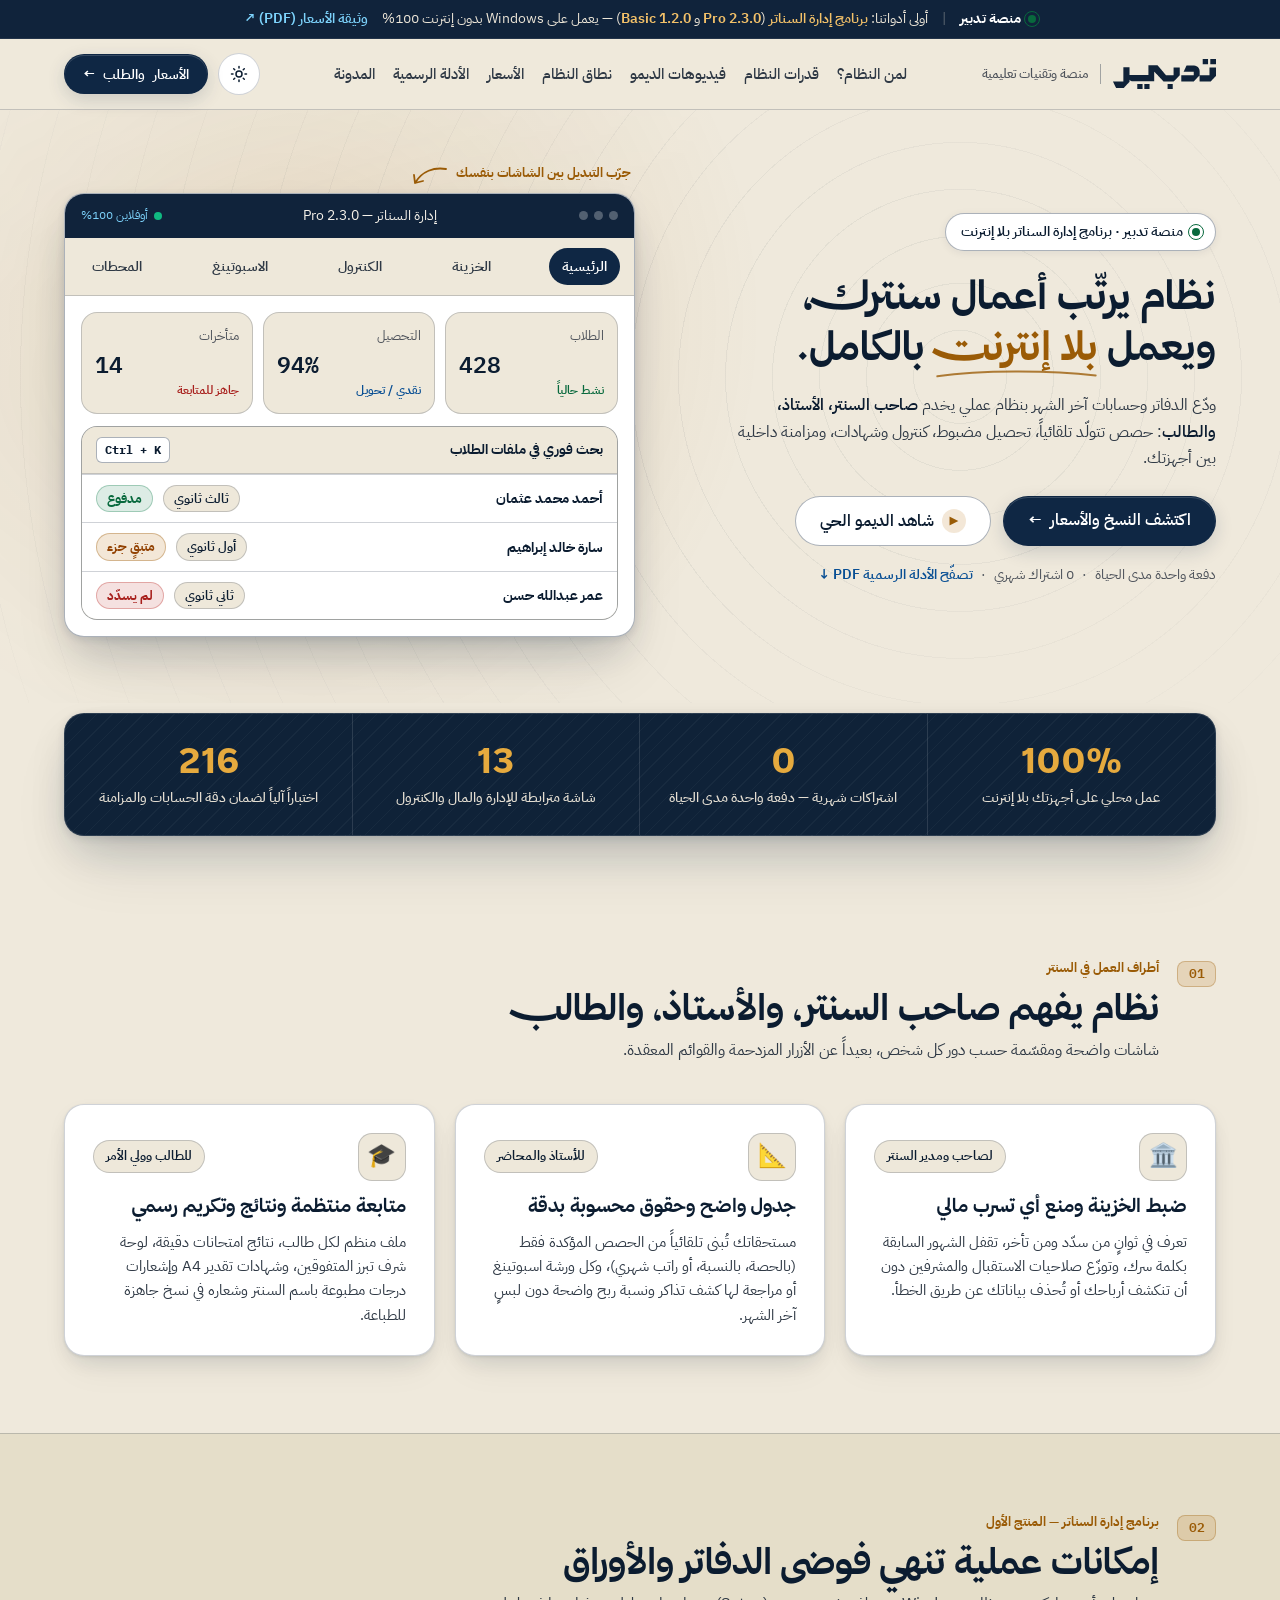
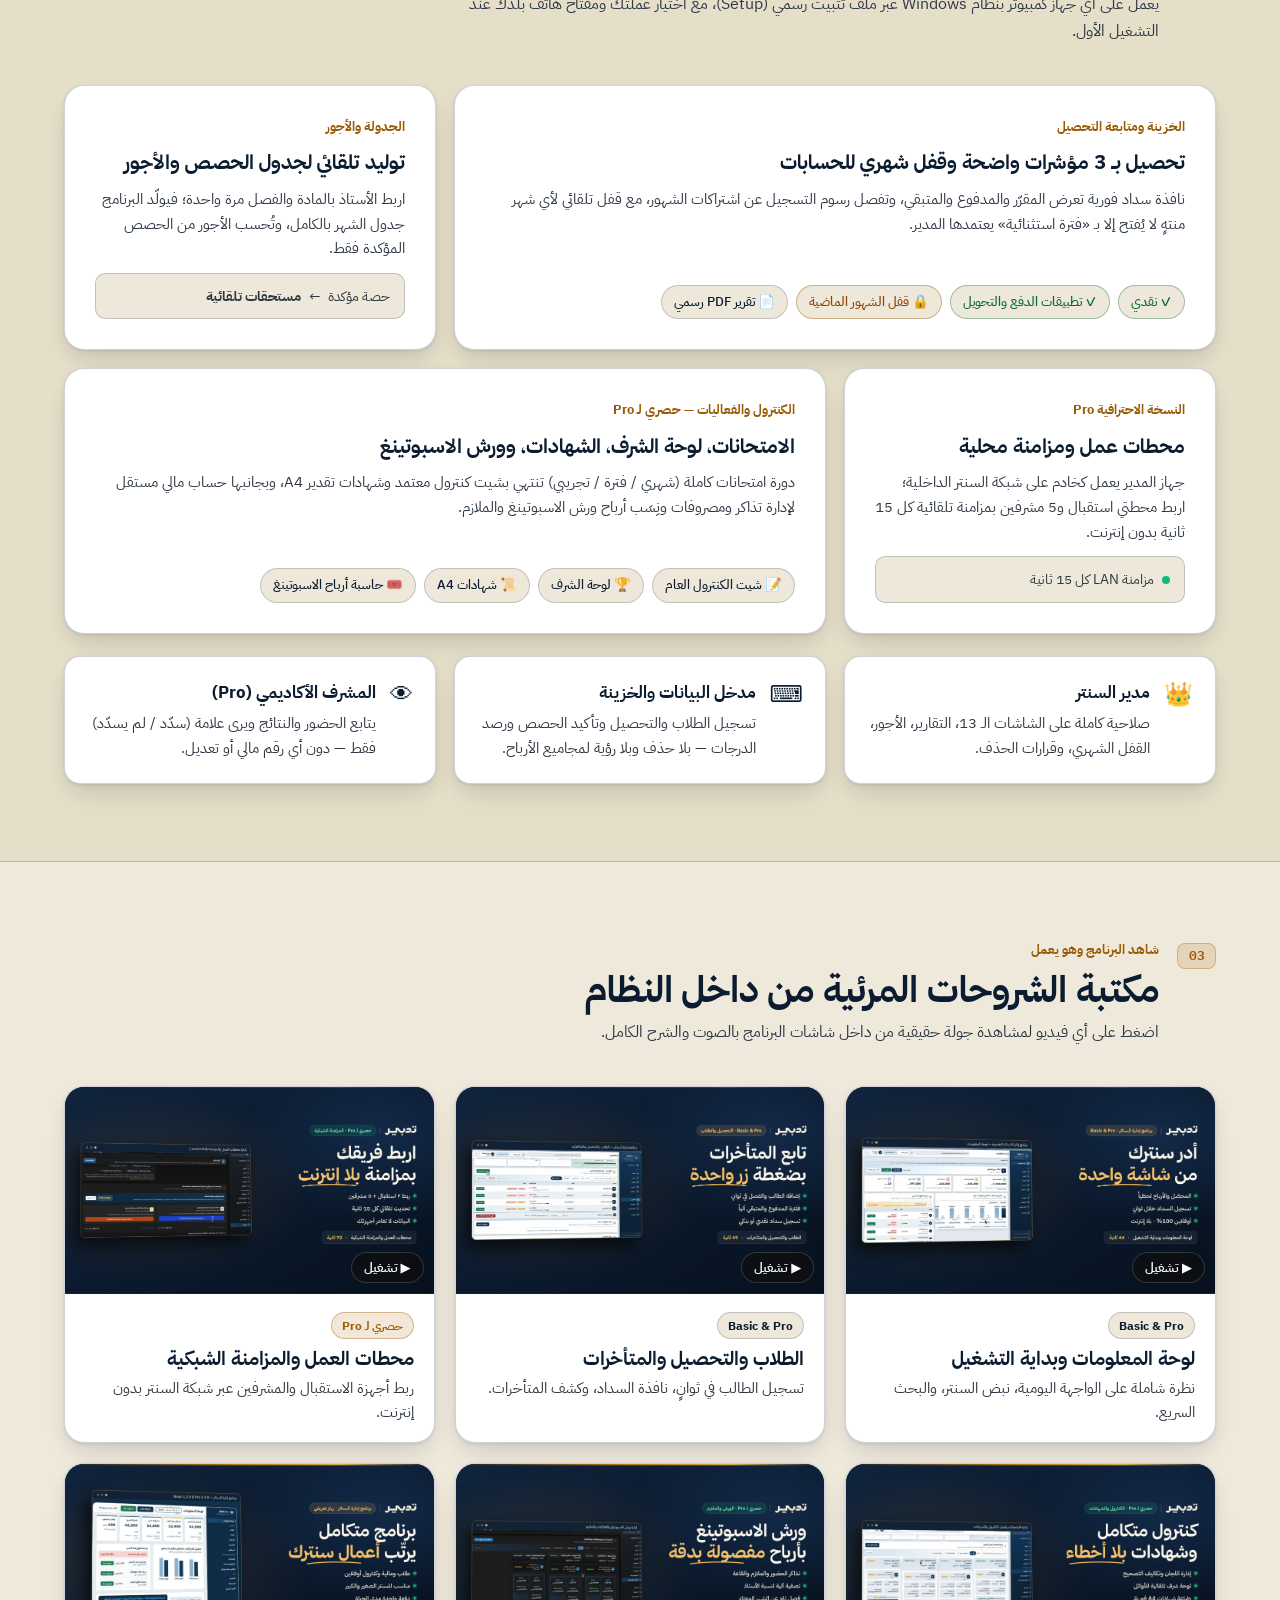
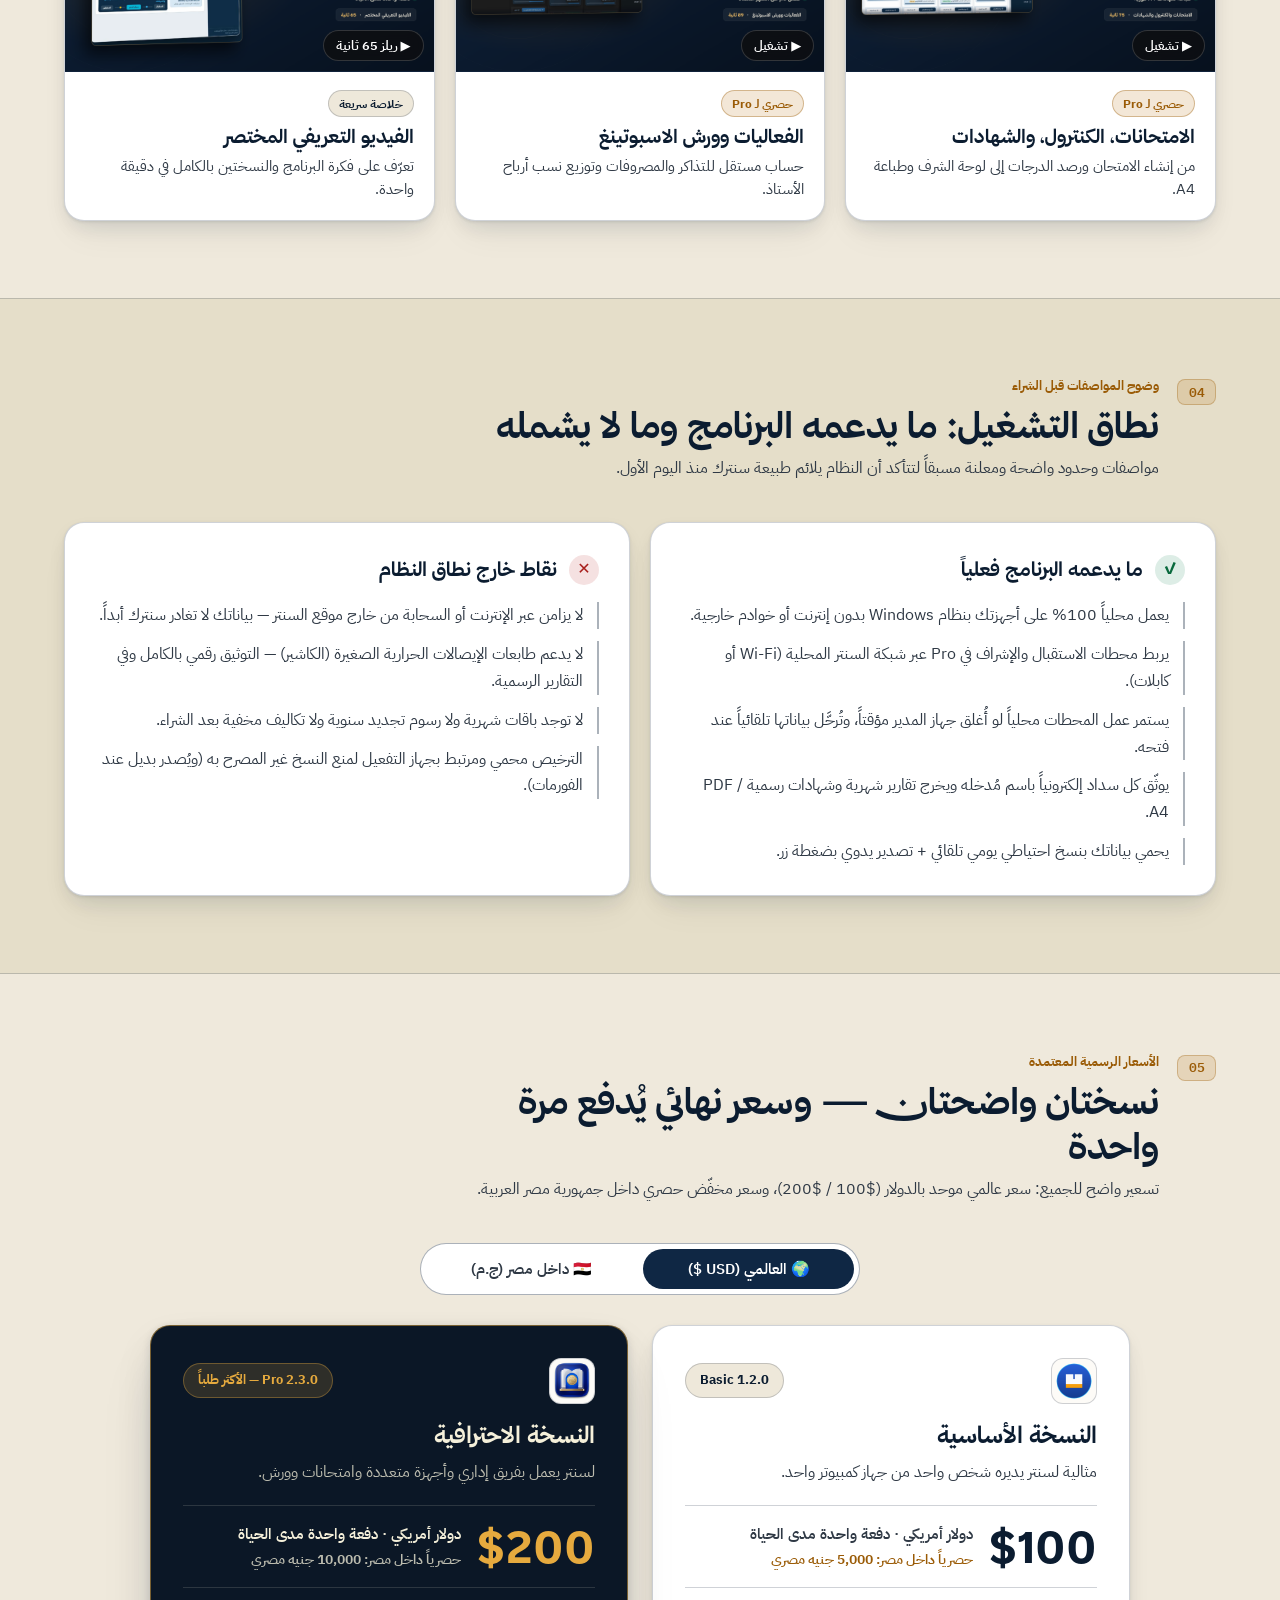
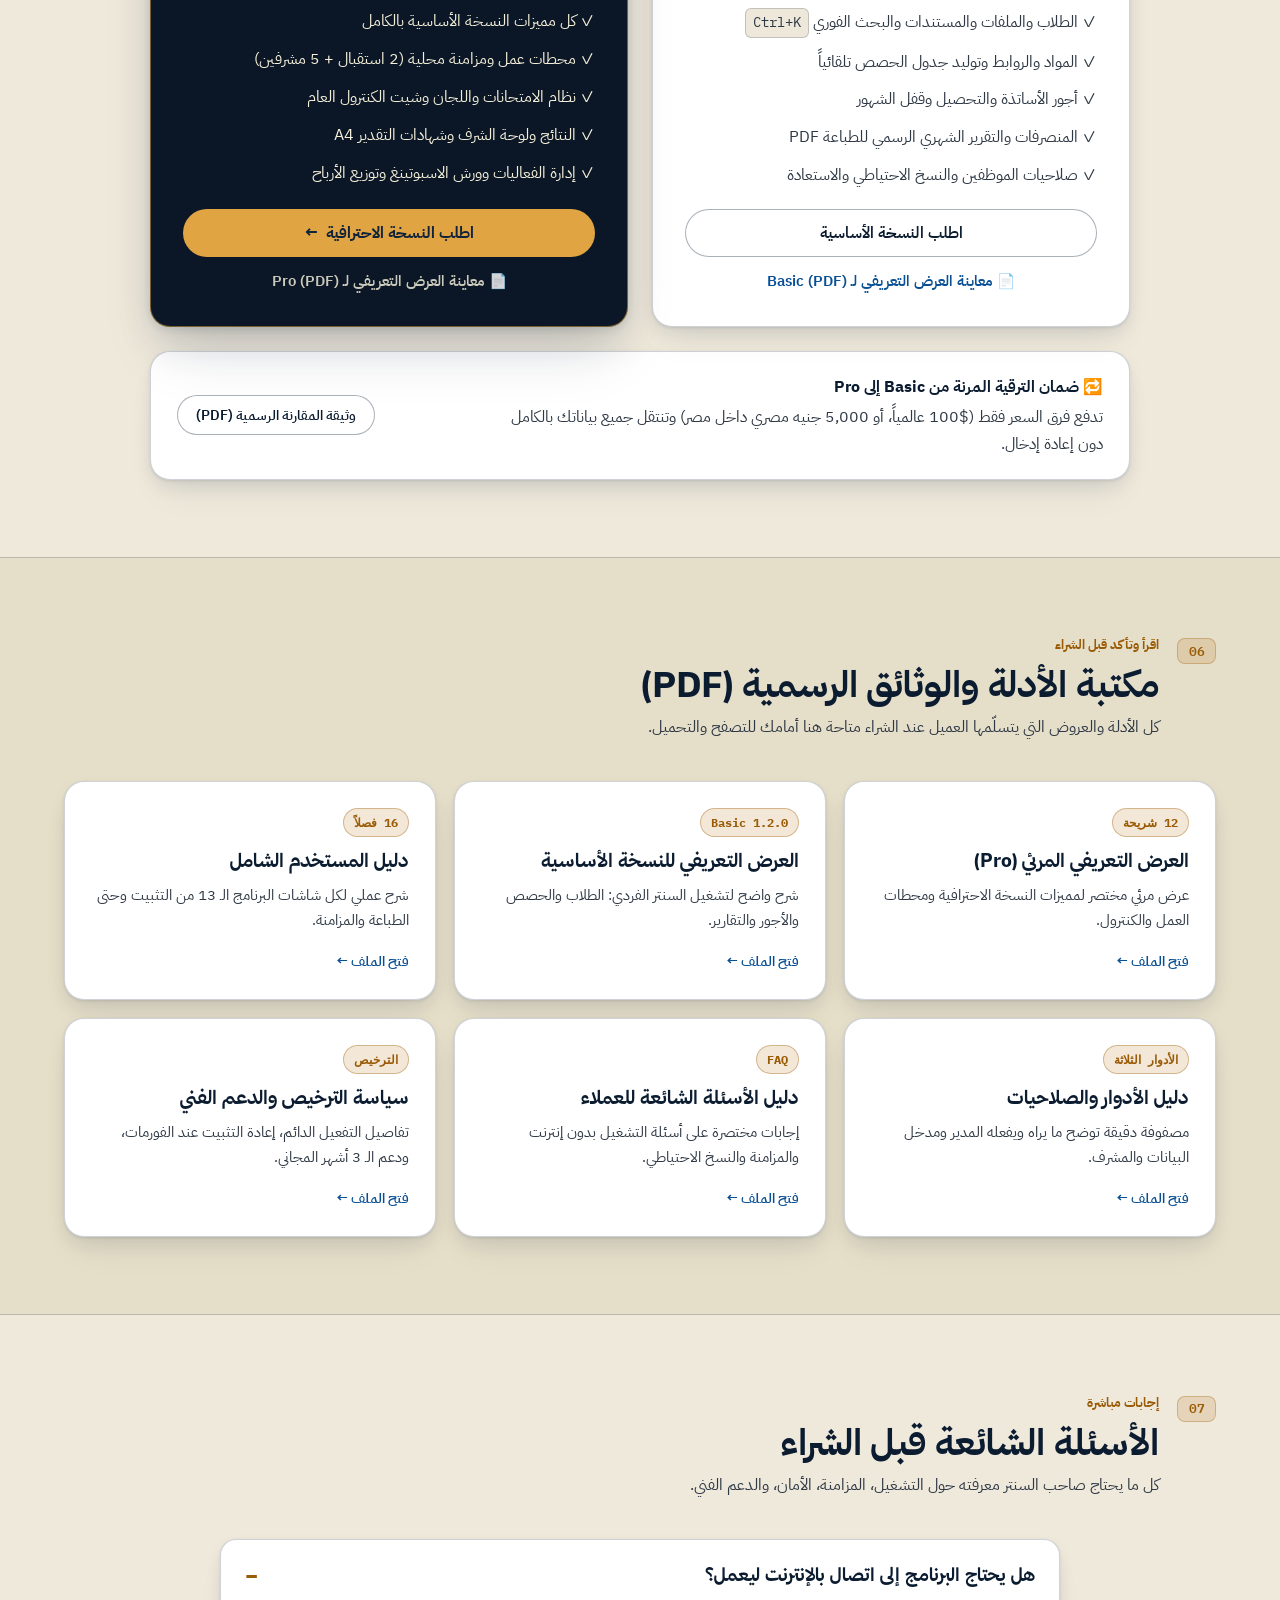
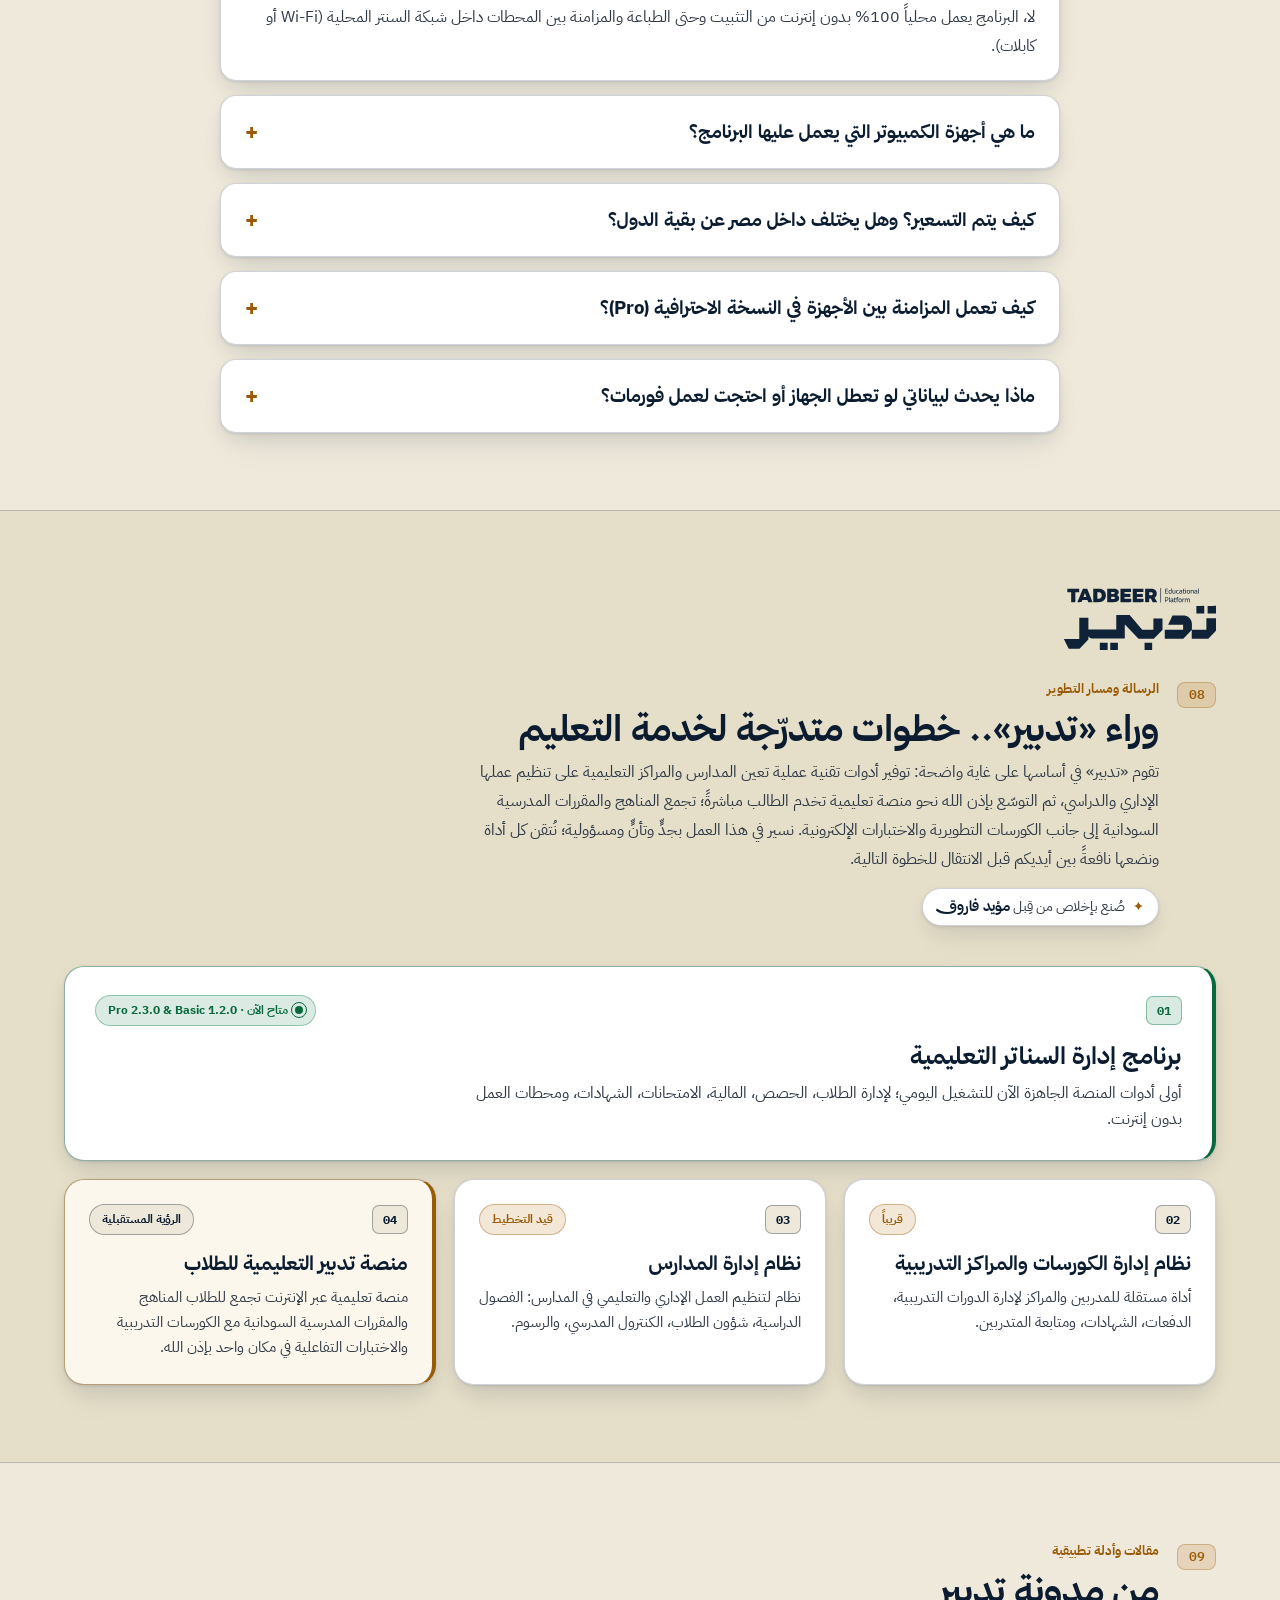
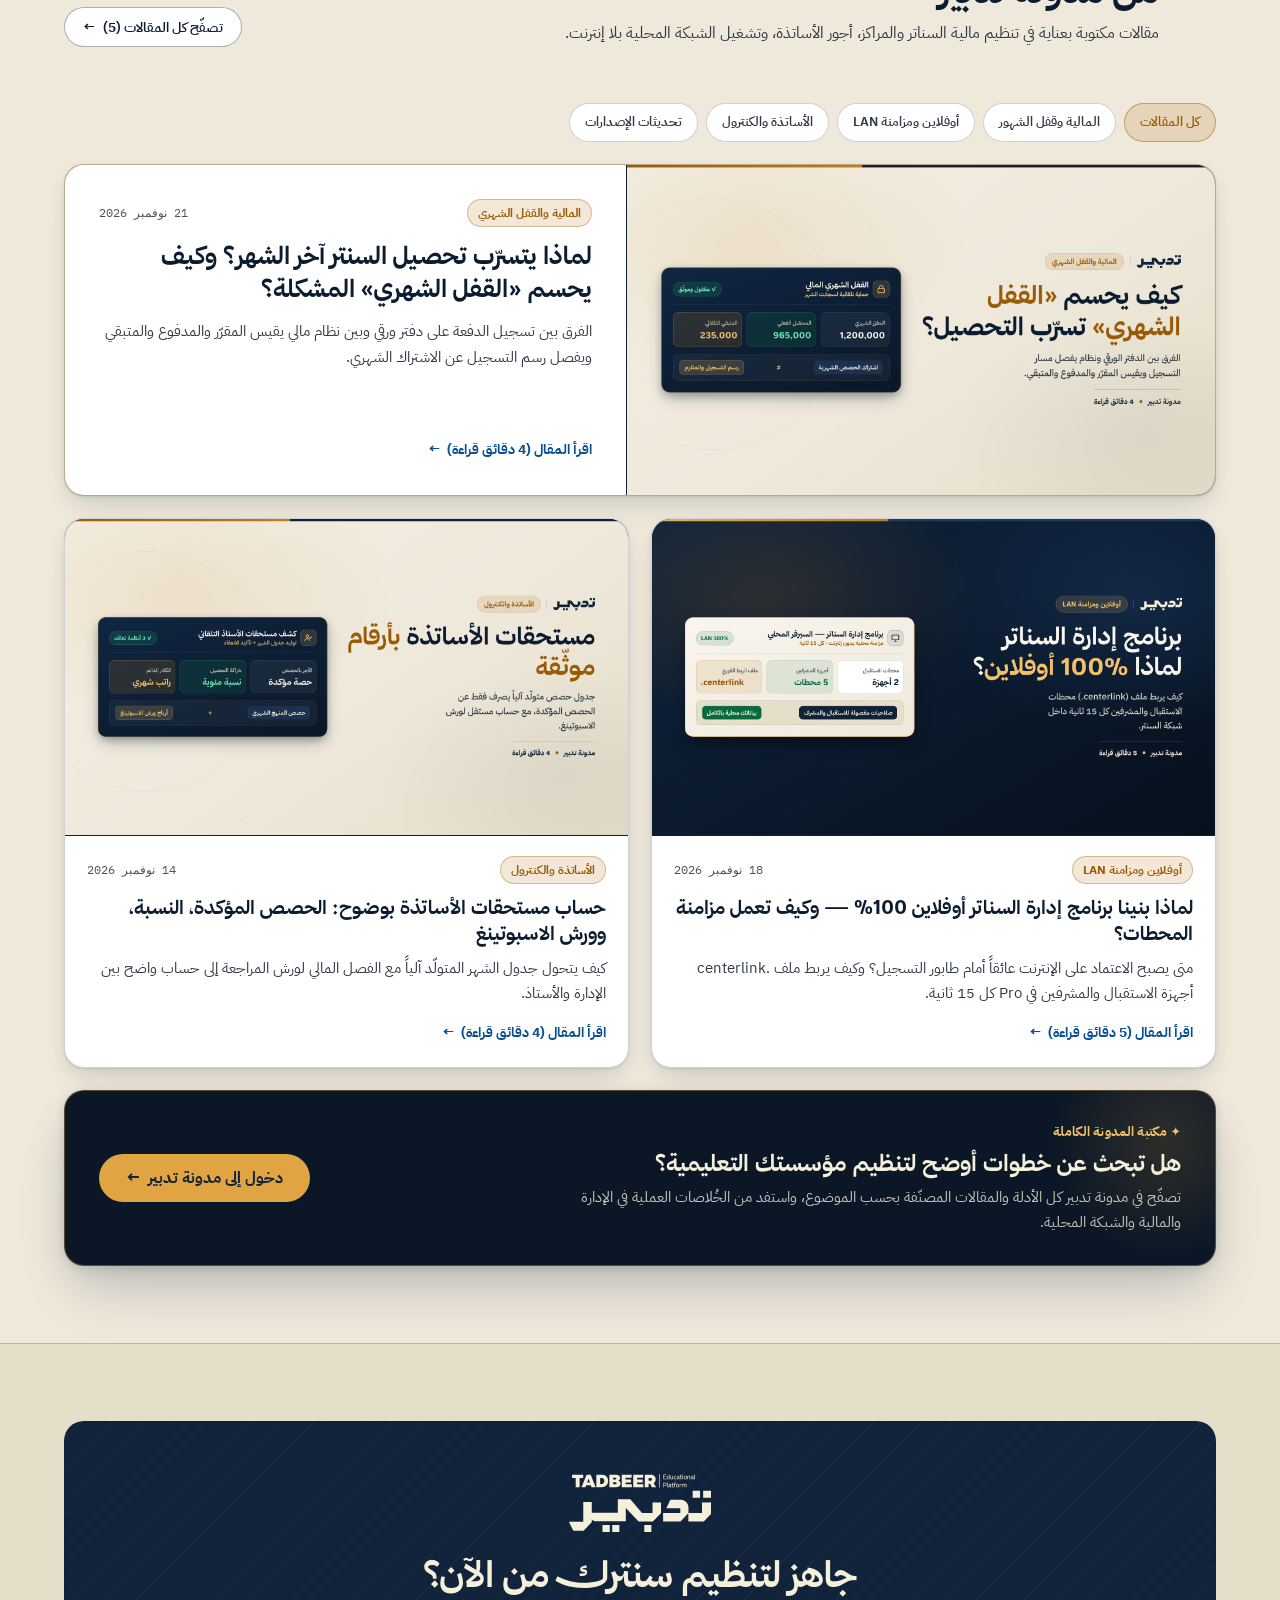
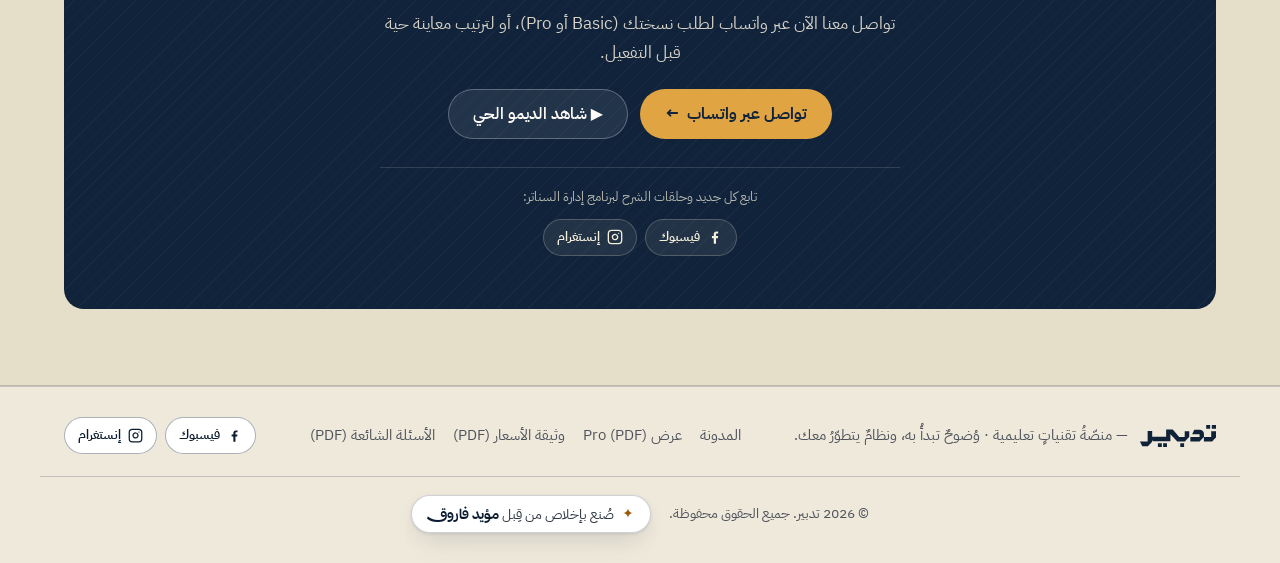
==== index.html @ e836ac16 "Refine Arabic UI polish, watermark videos, add thumbnail studio, and separate brand vs product copy" ====
<!DOCTYPE html>
<html lang="ar" dir="rtl" data-theme="light">
<head>
  <meta charset="UTF-8" />
  <meta name="viewport" content="width=device-width, initial-scale=1.0" />
  <title>تدبير — تقنيات وأنظمة الإدارة التعليمية</title>
  <meta name="description" content="تدبير — وُضوحٌ. ثَباتٌ. تَدبير. منصّةُ تقنياتٍ تعليمية: وُضوحٌ تبدأُ به، ونظامٌ يتطوّرُ معك لتنظيم العمل الإداري والتعليمي. أولى أدواتها: برنامج إدارة السناتر التعليمية (Basic 1.2.0 و Pro 2.3.0) الذي يعمل على Windows بدون إنترنت 100%." />
  <link rel="icon" type="image/svg+xml" href="assets/brand/tadbeer-icon-navy.svg" />
  <link rel="preconnect" href="https://fonts.googleapis.com" />
  <link rel="preconnect" href="https://fonts.gstatic.com" crossorigin />
  <link href="https://fonts.googleapis.com/css2?family=IBM+Plex+Mono:wght@400;500;600&display=swap" rel="stylesheet" />
  <link rel="stylesheet" href="styles.css?v=26" />
  <link rel="stylesheet" href="blog.css?v=26" />
</head>
<body>

  <!-- ================= Top Scroll Progress Bar ================= -->
  <div id="scroll-progress" class="scroll-progress" aria-hidden="true"></div>

  <!-- ================= Top Live Pulse Ribbon (Single-Line on Mobile) ================= -->
  <div class="top-ribbon">
    <div class="container ribbon-inner">
      <span class="ribbon-live">
        <span class="pulse-dot" aria-hidden="true"></span>
        <strong>منصة تدبير</strong>
      </span>
      <span class="ribbon-sep" aria-hidden="true">|</span>
      <span class="ribbon-text">أولى أدواتنا: <strong>برنامج إدارة السناتر</strong> (<strong dir="ltr">Pro 2.3.0</strong> و <strong dir="ltr">Basic 1.2.0</strong>) <span class="hide-xs">— يعمل على Windows بدون إنترنت 100%</span></span>
      <a href="assets/official-pricing.pdf" target="_blank" rel="noopener" class="ribbon-link">وثيقة الأسعار (PDF) ↗</a>
    </div>
  </div>

  <!-- ================= Sticky Frosted Navbar (Salla-inspired 3-item Mobile Header) ================= -->
  <header id="navbar" class="navbar">
    <div class="container nav-inner">
      <a href="#" class="brand" aria-label="تدبير — الصفحة الرئيسية">
        <img src="assets/brand/tadbeer-ar-dark.svg" alt="تدبير" class="brand-wordmark logo-for-light" />
        <img src="assets/brand/tadbeer-ar-light.svg" alt="تدبير" class="brand-wordmark logo-for-dark" />
        <span class="brand-sep hide-xs" aria-hidden="true"></span>
        <span class="brand-sub hide-xs">منصة وتقنيات تعليمية</span>
      </a>

      <nav class="nav-links" aria-label="التنقل الرئيسي">
        <a href="#audience">لمن النظام؟</a>
        <a href="#features">قدرات النظام</a>
        <a href="#videos">فيديوهات الديمو</a>
        <a href="#honesty">نطاق النظام</a>
        <a href="#pricing">الأسعار</a>
        <a href="#docs">الأدلة الرسمية</a>
        <a href="blog.html">المدونة</a>
      </nav>

      <div class="nav-actions">
        <button id="theme-toggle" class="icon-btn" type="button" aria-label="تبديل المظهر" title="تبديل الوضع النهاري / الليلي">
          <svg class="theme-icon-light" width="18" height="18" viewBox="0 0 24 24" fill="none" stroke="currentColor" stroke-width="2" stroke-linecap="round" stroke-linejoin="round" aria-hidden="true"><circle cx="12" cy="12" r="4"/><path d="M12 2v2m0 16v2M4.93 4.93l1.41 1.41m11.32 11.32 1.41 1.41M2 12h2m16 0h2M6.34 17.66l-1.41 1.41M19.07 4.93l-1.41 1.41"/></svg>
          <svg class="theme-icon-dark" width="18" height="18" viewBox="0 0 24 24" fill="none" stroke="currentColor" stroke-width="2" stroke-linecap="round" stroke-linejoin="round" aria-hidden="true"><path d="M12 3a6 6 0 0 0 9 9 9 9 0 1 1-9-9Z"/></svg>
        </button>
        <a href="#pricing" class="btn btn-primary btn-sm nav-cta">
          <span>الأسعار</span>
          <span class="hide-xs">والطلب</span>
          <span class="arrow-rtl" aria-hidden="true">←</span>
        </a>
        <button id="mobile-menu-btn" class="icon-btn mobile-menu-trigger" type="button" aria-label="فتح القائمة" aria-expanded="false">
          <svg width="20" height="20" viewBox="0 0 24 24" fill="none" stroke="currentColor" stroke-width="2" stroke-linecap="round" aria-hidden="true"><line x1="4" y1="7" x2="20" y2="7"/><line x1="4" y1="12" x2="20" y2="12"/><line x1="4" y1="17" x2="20" y2="17"/></svg>
        </button>
      </div>
    </div>

    <!-- Mobile Drawer -->
    <div id="mobile-drawer" class="mobile-drawer" hidden>
      <div class="container mobile-drawer-inner">
        <a href="#audience" class="mobile-link">لمن النظام؟</a>
        <a href="#features" class="mobile-link">قدرات النظام</a>
        <a href="#videos" class="mobile-link">فيديوهات الديمو الحي</a>
        <a href="#honesty" class="mobile-link">نطاق النظام وحدوده</a>
        <a href="#pricing" class="mobile-link">النسخ والأسعار ($100 / $200)</a>
        <a href="#docs" class="mobile-link">مكتبة الأدلة والوثائق (PDF)</a>
        <a href="#faq" class="mobile-link">الأسئلة الشائعة</a>
        <a href="#about" class="mobile-link">وراء تدبير والخارطة</a>
        <a href="blog.html" class="mobile-link">مدونة تدبير (مقالات وأدلة)</a>
        <a href="#contact" class="btn btn-primary btn-full mobile-link">اطلب نسختك الآن ←</a>
      </div>
    </div>
  </header>

  <main>
    <!-- ================= Asymmetric Split Hero (Desktop & Mobile-First) ================= -->
    <section class="hero">
      <div class="hero-bg-rings" aria-hidden="true"></div>
      <div class="container hero-grid">

        <!-- Start Column (Right in RTL) -->
        <div class="hero-content">
          <div class="eyebrow-pill hero-anim">
            <span class="pulse-dot" aria-hidden="true"></span>
            <span>منصة تدبير · برنامج إدارة السناتر بلا إنترنت</span>
          </div>

          <h1 class="hero-title font-serif hero-anim">
            <span class="hero-line">نظام يرتّب أعمال <span class="kashida-swash">سنترك</span>،</span>
            <span class="hero-line">ويعمل <span class="hero-underline"><span class="kashida-swash">بلا إنترنت</span><svg class="underline-curve" viewBox="0 0 210 14" fill="none" preserveAspectRatio="none" aria-hidden="true"><path d="M3 10.5C58 2.5 148 2.5 207 9.5" stroke="currentColor" stroke-width="2.6" stroke-linecap="round" /></svg></span> بالكامل.</span>
          </h1>

          <p class="hero-lead hero-anim">
            ودّع الدفاتر وحسابات آخر الشهر بنظام عملي يخدم <strong>صاحب السنتر، الأستاذ، والطالب</strong>: حصص تتولّد تلقائياً، تحصيل مضبوط، كنترول وشهادات، ومزامنة داخلية بين أجهزتك.
          </p>

          <div class="hero-ctas hero-anim">
            <a href="#pricing" class="btn btn-primary btn-lg">
              <span>اكتشف النسخ والأسعار</span>
              <span class="arrow-rtl" aria-hidden="true">←</span>
            </a>
            <button id="open-video-btn" type="button" class="btn btn-outline btn-lg" data-open-video="demo">
              <span class="play-circle" aria-hidden="true">▶</span>
              <span>شاهد الديمو الحي</span>
            </button>
          </div>

          <div class="hero-microcopy hero-anim">
            <span>دفعة واحدة مدى الحياة</span>
            <span class="dot-sep" aria-hidden="true">·</span>
            <span>0 اشتراك شهري</span>
            <span class="dot-sep" aria-hidden="true">·</span>
            <a href="#docs" class="micro-link">تصفّح الأدلة الرسمية PDF ↓</a>
          </div>
        </div>

        <!-- End Column (Left in RTL): Interactive Live Product Stage -->
        <div class="hero-visual hero-anim">
          <div class="stage-callout-row">
            <span class="hand-note font-hand">جرّب التبديل بين الشاشات بنفسك</span>
            <svg class="hand-arrow" width="38" height="22" viewBox="0 0 38 22" fill="none" aria-hidden="true">
              <path d="M36 4C24 2 12 6 5 18M5 18L4 10M5 18L13 16" stroke="currentColor" stroke-width="1.8" stroke-linecap="round" stroke-linejoin="round" />
            </svg>
          </div>

          <div id="product-stage" class="product-stage">
            <div class="stage-topbar">
              <div class="stage-dots" aria-hidden="true">
                <span></span><span></span><span></span>
              </div>
              <div class="stage-title">إدارة السناتر — Pro 2.3.0</div>
              <div class="stage-status">
                <span class="status-dot"></span>
                <span>أوفلاين 100%</span>
              </div>
            </div>

            <!-- 5 Interactive Screen Tabs (Fits 1 clean row on both Desktop & Mobile!) -->
            <div class="stage-tabs-bar" role="tablist" aria-label="معاينة شاشات البرنامج">
              <button type="button" class="stage-tab active" data-tab="dashboard" role="tab" aria-selected="true">الرئيسية</button>
              <button type="button" class="stage-tab" data-tab="payments" role="tab" aria-selected="false">الخزينة</button>
              <button type="button" class="stage-tab" data-tab="exams" role="tab" aria-selected="false">الكنترول</button>
              <button type="button" class="stage-tab" data-tab="spotting" role="tab" aria-selected="false">الاسبوتينغ</button>
              <button type="button" class="stage-tab" data-tab="sync" role="tab" aria-selected="false">المحطات</button>
            </div>

            <div class="stage-main">
              <!-- Tab 1: Dashboard -->
              <div class="stage-panel active" id="panel-dashboard">
                <div class="stage-kpis">
                  <div class="kpi-card">
                    <span class="kpi-label">الطلاب</span>
                    <strong class="kpi-val" dir="ltr">428</strong>
                    <span class="kpi-sub text-green">نشط حالياً</span>
                  </div>
                  <div class="kpi-card">
                    <span class="kpi-label">التحصيل</span>
                    <strong class="kpi-val" dir="ltr">94%</strong>
                    <span class="kpi-sub text-blue">نقدي / تحويل</span>
                  </div>
                  <div class="kpi-card">
                    <span class="kpi-label">متأخرات</span>
                    <strong class="kpi-val" dir="ltr">14</strong>
                    <span class="kpi-sub text-red">جاهز للمتابعة</span>
                  </div>
                </div>
                <div class="stage-table-card">
                  <div class="stage-table-head">
                    <span>بحث فوري في ملفات الطلاب</span>
                    <span class="kbd-badge" dir="ltr">Ctrl + K</span>
                  </div>
                  <div class="stage-row">
                    <strong>أحمد محمد عثمان</strong>
                    <span class="badge-cls">ثالث ثانوي</span>
                    <span class="badge-status ok">مدفوع</span>
                  </div>
                  <div class="stage-row">
                    <strong>سارة خالد إبراهيم</strong>
                    <span class="badge-cls">أول ثانوي</span>
                    <span class="badge-status warn">متبقٍ جزء</span>
                  </div>
                  <div class="stage-row">
                    <strong>عمر عبدالله حسن</strong>
                    <span class="badge-cls">ثاني ثانوي</span>
                    <span class="badge-status due">لم يسدّد</span>
                  </div>
                </div>
              </div>

              <!-- Tab 2: Payments -->
              <div class="stage-panel" id="panel-payments" hidden>
                <div class="stage-kpis">
                  <div class="kpi-card">
                    <span class="kpi-label">المقرّر</span>
                    <strong class="kpi-val" dir="ltr">100%</strong>
                    <span class="kpi-sub text-blue">مؤشر الطالب</span>
                  </div>
                  <div class="kpi-card">
                    <span class="kpi-label">المدفوع</span>
                    <strong class="kpi-val" dir="ltr">80%</strong>
                    <span class="kpi-sub text-green">مسجّل بالاسم</span>
                  </div>
                  <div class="kpi-card">
                    <span class="kpi-label">القفل</span>
                    <strong class="kpi-val" dir="ltr">🔒</strong>
                    <span class="kpi-sub text-red">شهور مقفلة</span>
                  </div>
                </div>
                <div class="stage-table-card">
                  <div class="stage-table-head">
                    <span>حركات الخزينة — الشهر الجاري</span>
                    <span class="badge-status ok">الشهر مفتوح</span>
                  </div>
                  <div class="stage-row">
                    <strong>مؤيد فاروق — اشتراك شهري</strong>
                    <span class="badge-cls">بنكك / تحويل</span>
                    <span class="badge-status ok">مؤكّد</span>
                  </div>
                  <div class="stage-row">
                    <strong>ريم الطيب — رسم تسجيل</strong>
                    <span class="badge-cls">نقدي</span>
                    <span class="badge-status ok">مسار منفصل</span>
                  </div>
                  <div class="stage-row">
                    <strong>سداد شهر سابق مقفل</strong>
                    <span class="badge-cls">بإذن المدير</span>
                    <span class="badge-status warn">استثنائي</span>
                  </div>
                </div>
              </div>

              <!-- Tab 3: Exams -->
              <div class="stage-panel" id="panel-exams" hidden>
                <div class="stage-kpis">
                  <div class="kpi-card">
                    <span class="kpi-label">الامتحانات</span>
                    <strong class="kpi-val" dir="ltr">6</strong>
                    <span class="kpi-sub text-blue">تم الرصد</span>
                  </div>
                  <div class="kpi-card">
                    <span class="kpi-label">النجاح</span>
                    <strong class="kpi-val" dir="ltr">91.5%</strong>
                    <span class="kpi-sub text-green">شيت معتمد</span>
                  </div>
                  <div class="kpi-card">
                    <span class="kpi-label">الشهادات</span>
                    <strong class="kpi-val" dir="ltr">A4</strong>
                    <span class="kpi-sub text-blue">طباعة فورية</span>
                  </div>
                </div>
                <div class="stage-table-card">
                  <div class="stage-table-head">
                    <span>لوحة الشرف — استخراج تلقائي</span>
                    <span class="badge-cls">جاهز للطباعة</span>
                  </div>
                  <div class="stage-row">
                    <strong>🥇 لينا مصطفى أحمد</strong>
                    <span class="badge-cls" dir="ltr">98.5%</span>
                    <span class="badge-status ok">امتياز</span>
                  </div>
                  <div class="stage-row">
                    <strong>🥈 محمد الصادق علي</strong>
                    <span class="badge-cls" dir="ltr">96.0%</span>
                    <span class="badge-status ok">امتياز</span>
                  </div>
                  <div class="stage-row">
                    <strong>🥉 آية عبدالرحمن</strong>
                    <span class="badge-cls" dir="ltr">94.5%</span>
                    <span class="badge-status ok">امتياز</span>
                  </div>
                </div>
              </div>

              <!-- Tab 4: Spotting -->
              <div class="stage-panel" id="panel-spotting" hidden>
                <div class="stage-kpis">
                  <div class="kpi-card">
                    <span class="kpi-label">التذاكر</span>
                    <strong class="kpi-val" dir="ltr">85</strong>
                    <span class="kpi-sub text-blue">ورشة مراجعة</span>
                  </div>
                  <div class="kpi-card">
                    <span class="kpi-label">الأستاذ</span>
                    <strong class="kpi-val" dir="ltr">60%</strong>
                    <span class="kpi-sub text-green">تُحسب آلياً</span>
                  </div>
                  <div class="kpi-card">
                    <span class="kpi-label">السنتر</span>
                    <strong class="kpi-val" dir="ltr">40%</strong>
                    <span class="kpi-sub text-blue">حساب مستقل</span>
                  </div>
                </div>
                <div class="stage-table-card">
                  <div class="stage-table-head">
                    <span>الفعاليات وورش الاسبوتينغ</span>
                    <span class="badge-status ok">فصل مالي تام</span>
                  </div>
                  <div class="stage-row">
                    <strong>اسبوتينغ الرياضيات المتخصصة</strong>
                    <span class="badge-cls">110 تذكرة</span>
                    <span class="badge-status ok">مكتملة</span>
                  </div>
                  <div class="stage-row">
                    <strong>مراجعة الكيمياء + الملازم</strong>
                    <span class="badge-cls">64 تذكرة</span>
                    <span class="badge-status warn">جاري الحجز</span>
                  </div>
                </div>
              </div>

              <!-- Tab 5: Sync -->
              <div class="stage-panel" id="panel-sync" hidden>
                <div class="stage-kpis">
                  <div class="kpi-card">
                    <span class="kpi-label">الخادم</span>
                    <strong class="kpi-val" dir="ltr">LAN</strong>
                    <span class="kpi-sub text-green">بدون إنترنت</span>
                  </div>
                  <div class="kpi-card">
                    <span class="kpi-label">الاستقبال</span>
                    <strong class="kpi-val" dir="ltr">2 / 2</strong>
                    <span class="kpi-sub text-blue" dir="ltr">.centerlink</span>
                  </div>
                  <div class="kpi-card">
                    <span class="kpi-label">الإشراف</span>
                    <strong class="kpi-val" dir="ltr">3 / 5</strong>
                    <span class="kpi-sub text-blue">متابعة فقط</span>
                  </div>
                </div>
                <div class="stage-table-card">
                  <div class="stage-table-head">
                    <span>حالة المزامنة داخل الشبكة (كل 15 ثانية)</span>
                    <span class="badge-status ok">محدّثة 14:30</span>
                  </div>
                  <div class="stage-row">
                    <strong>محطة الاستقبال الرئيسية</strong>
                    <span class="badge-cls">مدخل بيانات</span>
                    <span class="badge-status ok">متصل ومزامن</span>
                  </div>
                  <div class="stage-row">
                    <strong>جهاز المشرف الأكاديمي</strong>
                    <span class="badge-cls">مشرف 👁</span>
                    <span class="badge-status ok">متصل ومزامن</span>
                  </div>
                </div>
              </div>
            </div>
          </div>
        </div>
      </div>
    </section>

    <!-- ================= Framed Architectural Trust & Proof Strip ================= -->
    <section class="trust-strip">
      <div class="container">
        <div class="trust-shell">
          <div class="trust-item" data-reveal>
            <span class="trust-num font-serif" dir="ltr">100%</span>
            <span class="trust-label">عمل محلي على أجهزتك بلا إنترنت</span>
          </div>
          <div class="trust-item" data-reveal>
            <span class="trust-num font-serif" dir="ltr">0</span>
            <span class="trust-label">اشتراكات شهرية — دفعة واحدة مدى الحياة</span>
          </div>
          <div class="trust-item" data-reveal>
            <span class="trust-num font-serif" dir="ltr">13</span>
            <span class="trust-label">شاشة مترابطة للإدارة والمال والكنترول</span>
          </div>
          <div class="trust-item" data-reveal>
            <span class="trust-num font-serif" dir="ltr">216</span>
            <span class="trust-label">اختباراً آلياً لضمان دقة الحسابات والمزامنة</span>
          </div>
        </div>
      </div>
    </section>

    <!-- ================= Section 01: Audience Trio (Owner / Teacher / Student) ================= -->
    <section id="audience" class="section">
      <div class="container">
        <div class="section-head-editorial" data-reveal>
          <span class="sec-idx" dir="ltr">01</span>
          <div>
            <span class="section-kicker">أطراف العمل في السنتر</span>
            <h2 class="section-title font-serif">نظام يفهم صاحب السنتر، والأستاذ، <span class="kashida-swash">والطالب</span></h2>
            <p class="section-desc">شاشات واضحة ومقسّمة حسب دور كل شخص، بعيداً عن الأزرار المزدحمة والقوائم المعقدة.</p>
          </div>
        </div>

        <div class="audience-grid">
          <article class="audience-card" data-reveal>
            <div class="aud-top">
              <span class="aud-icon">🏛️</span>
              <span class="aud-tag">لصاحب ومدير السنتر</span>
            </div>
            <h3>ضبط الخزينة ومنع أي تسرب مالي</h3>
            <p>تعرف في ثوانٍ من سدّد ومن تأخر، تقفل الشهور السابقة بكلمة سرك، وتوزّع صلاحيات الاستقبال والمشرفين دون أن تنكشف أرباحك أو تُحذف بياناتك عن طريق الخطأ.</p>
          </article>

          <article class="audience-card" data-reveal>
            <div class="aud-top">
              <span class="aud-icon">📐</span>
              <span class="aud-tag">للأستاذ والمحاضر</span>
            </div>
            <h3>جدول واضح وحقوق محسوبة بدقة</h3>
            <p>مستحقاتك تُبنى تلقائياً من الحصص المؤكدة فقط (بالحصة، بالنسبة، أو راتب شهري)، وكل ورشة اسبوتينغ أو مراجعة لها كشف تذاكر ونسبة ربح واضحة دون لبسٍ آخر الشهر.</p>
          </article>

          <article class="audience-card" data-reveal>
            <div class="aud-top">
              <span class="aud-icon">🎓</span>
              <span class="aud-tag">للطالب وولي الأمر</span>
            </div>
            <h3>متابعة منتظمة ونتائج وتكريم رسمي</h3>
            <p>ملف منظم لكل طالب، نتائج امتحانات دقيقة، لوحة شرف تبرز المتفوقين، وشهادات تقدير A4 وإشعارات درجات مطبوعة باسم السنتر وشعاره في نسخ جاهزة للطباعة.</p>
          </article>
        </div>
      </div>
    </section>

    <!-- ================= Section 02: Bento Features & 3 Roles ================= -->
    <section id="features" class="section section-alt">
      <div class="container">
        <div class="section-head-editorial" data-reveal>
          <span class="sec-idx" dir="ltr">02</span>
          <div>
            <span class="section-kicker">برنامج إدارة السناتر — المنتج الأول</span>
            <h2 class="section-title font-serif">إمكانات عملية تنهي فوضى الدفاتر والأوراق</h2>
            <p class="section-desc">يعمل على أي جهاز كمبيوتر بنظام Windows عبر ملف تثبيت رسمي (Setup)، مع اختيار عملتك ومفتاح هاتف بلدك عند التشغيل الأول.</p>
          </div>
        </div>

        <div class="bento-grid">
          <article class="bento-card bento-wide" data-reveal>
            <div class="bento-tag">الخزينة ومتابعة التحصيل</div>
            <h3>تحصيل بـ 3 مؤشرات واضحة وقفل شهري للحسابات</h3>
            <p>نافذة سداد فورية تعرض المقرّر والمدفوع والمتبقي، وتفصل رسوم التسجيل عن اشتراكات الشهور، مع قفل تلقائي لأي شهر منتهٍ لا يُفتح إلا بـ «فترة استثنائية» يعتمدها المدير.</p>
            <div class="mini-ui-bar">
              <span class="mini-chip ok">✓ نقدي</span>
              <span class="mini-chip ok">✓ تطبيقات الدفع والتحويل</span>
              <span class="mini-chip lock">🔒 قفل الشهور الماضية</span>
              <span class="mini-chip">📄 تقرير PDF رسمي</span>
            </div>
          </article>

          <article class="bento-card" data-reveal>
            <div class="bento-tag">الجدولة والأجور</div>
            <h3>توليد تلقائي لجدول الحصص والأجور</h3>
            <p>اربط الأستاذ بالمادة والفصل مرة واحدة؛ فيولّد البرنامج جدول الشهر بالكامل، وتُحسب الأجور من الحصص المؤكدة فقط.</p>
            <div class="mini-formula">
              <span>حصة مؤكدة</span> <span>←</span> <strong>مستحقات تلقائية</strong>
            </div>
          </article>

          <article class="bento-card" data-reveal>
            <div class="bento-tag">النسخة الاحترافية Pro</div>
            <h3>محطات عمل ومزامنة محلية</h3>
            <p>جهاز المدير يعمل كخادم على شبكة السنتر الداخلية؛ اربط محطتي استقبال و5 مشرفين بمزامنة تلقائية كل 15 ثانية بدون إنترنت.</p>
            <div class="mini-formula">
              <span class="status-dot"></span> <span>مزامنة LAN كل 15 ثانية</span>
            </div>
          </article>

          <article class="bento-card bento-wide" data-reveal>
            <div class="bento-tag">الكنترول والفعاليات — حصري لـ Pro</div>
            <h3>الامتحانات، لوحة الشرف، الشهادات، وورش الاسبوتينغ</h3>
            <p>دورة امتحانات كاملة (شهري / فترة / تجريبي) تنتهي بشيت كنترول معتمد وشهادات تقدير A4، وبجانبها حساب مالي مستقل لإدارة تذاكر ومصروفات ونِسَب أرباح ورش الاسبوتينغ والملازم.</p>
            <div class="mini-ui-bar">
              <span class="mini-chip">📝 شيت الكنترول العام</span>
              <span class="mini-chip">🏆 لوحة الشرف</span>
              <span class="mini-chip">📜 شهادات A4</span>
              <span class="mini-chip">🎟️ حاسبة أرباح الاسبوتينغ</span>
            </div>
          </article>
        </div>

        <div class="roles-strip">
          <div class="role-pill-card" data-reveal>
            <span class="role-icon">👑</span>
            <div>
              <strong>مدير السنتر</strong>
              <p>صلاحية كاملة على الشاشات الـ 13، التقارير، الأجور، القفل الشهري، وقرارات الحذف.</p>
            </div>
          </div>
          <div class="role-pill-card" data-reveal>
            <span class="role-icon">⌨️</span>
            <div>
              <strong>مدخل البيانات والخزينة</strong>
              <p>تسجيل الطلاب والتحصيل وتأكيد الحصص ورصد الدرجات — بلا حذف وبلا رؤية لمجاميع الأرباح.</p>
            </div>
          </div>
          <div class="role-pill-card" data-reveal>
            <span class="role-icon">👁</span>
            <div>
              <strong>المشرف الأكاديمي (Pro)</strong>
              <p>يتابع الحضور والنتائج ويرى علامة (سدّد / لم يسدّد) فقط — دون أي رقم مالي أو تعديل.</p>
            </div>
          </div>
        </div>
      </div>
    </section>

    <!-- ================= Section 03: Video Demos Library ================= -->
    <section id="videos" class="section">
      <div class="container">
        <div class="section-head-editorial" data-reveal>
          <span class="sec-idx" dir="ltr">03</span>
          <div>
            <span class="section-kicker">شاهد البرنامج وهو يعمل</span>
            <h2 class="section-title font-serif">مكتبة الشروحات المرئية من داخل النظام</h2>
            <p class="section-desc">اضغط على أي فيديو لمشاهدة جولة حقيقية من داخل شاشات البرنامج بالصوت والشرح الكامل.</p>
          </div>
        </div>

        <div class="videos-grid">
          <button type="button" class="video-card" data-reveal data-open-video="demo">
            <div class="video-thumb">
              <img src="assets/demo-poster.png?v=28" alt="ديمو لوحة المعلومات والتسجيل" loading="lazy" />
              <span class="video-play-badge">▶ تشغيل</span>
            </div>
            <div class="video-meta">
              <span class="video-tag">Basic &amp; Pro</span>
              <h3>لوحة المعلومات وبداية التشغيل</h3>
              <p>نظرة شاملة على الواجهة اليومية، نبض السنتر، والبحث السريع.</p>
            </div>
          </button>

          <button type="button" class="video-card" data-reveal data-open-video="students">
            <div class="video-thumb">
              <img src="assets/posters/students.png?v=28" alt="ديمو الطلاب والتحصيل والمتأخرات" loading="lazy" />
              <span class="video-play-badge">▶ تشغيل</span>
            </div>
            <div class="video-meta">
              <span class="video-tag">Basic &amp; Pro</span>
              <h3>الطلاب والتحصيل والمتأخرات</h3>
              <p>تسجيل الطالب في ثوانٍ، نافذة السداد، وكشف المتأخرات.</p>
            </div>
          </button>

          <button type="button" class="video-card" data-reveal data-open-video="sync">
            <div class="video-thumb">
              <img src="assets/posters/sync.png?v=27" alt="ديمو محطات العمل والمزامنة" loading="lazy" />
              <span class="video-play-badge">▶ تشغيل</span>
            </div>
            <div class="video-meta">
              <span class="video-tag tag-pro">حصري لـ Pro</span>
              <h3>محطات العمل والمزامنة الشبكية</h3>
              <p>ربط أجهزة الاستقبال والمشرفين عبر شبكة السنتر بدون إنترنت.</p>
            </div>
          </button>

          <button type="button" class="video-card" data-reveal data-open-video="exams">
            <div class="video-thumb">
              <img src="assets/posters/exams.png?v=27" alt="ديمو الامتحانات والكنترول والشهادات" loading="lazy" />
              <span class="video-play-badge">▶ تشغيل</span>
            </div>
            <div class="video-meta">
              <span class="video-tag tag-pro">حصري لـ Pro</span>
              <h3>الامتحانات، الكنترول، والشهادات</h3>
              <p>من إنشاء الامتحان ورصد الدرجات إلى لوحة الشرف وطباعة A4.</p>
            </div>
          </button>

          <button type="button" class="video-card" data-reveal data-open-video="spotting">
            <div class="video-thumb">
              <img src="assets/posters/spotting.png?v=27" alt="ديمو الفعاليات وورش الاسبوتينغ" loading="lazy" />
              <span class="video-play-badge">▶ تشغيل</span>
            </div>
            <div class="video-meta">
              <span class="video-tag tag-pro">حصري لـ Pro</span>
              <h3>الفعاليات وورش الاسبوتينغ</h3>
              <p>حساب مستقل للتذاكر والمصروفات وتوزيع نسب أرباح الأستاذ.</p>
            </div>
          </button>

          <button type="button" class="video-card" data-reveal data-open-video="reel">
            <div class="video-thumb">
              <img src="assets/posters/intro.png?v=28" alt="الفيديو التعريفي المختصر لبرنامج إدارة السناتر" loading="lazy" />
              <span class="video-play-badge">▶ ريلز 65 ثانية</span>
            </div>
            <div class="video-meta">
              <span class="video-tag">خلاصة سريعة</span>
              <h3>الفيديو التعريفي المختصر</h3>
              <p>تعرّف على فكرة البرنامج والنسختين بالكامل في دقيقة واحدة.</p>
            </div>
          </button>
        </div>
      </div>
    </section>

    <!-- ================= Section 04: Operational Scope & Specifications ================= -->
    <section id="honesty" class="section section-alt">
      <div class="container">
        <div class="section-head-editorial" data-reveal>
          <span class="sec-idx" dir="ltr">04</span>
          <div>
            <span class="section-kicker">وضوح المواصفات قبل الشراء</span>
            <h2 class="section-title font-serif">نطاق التشغيل: ما يدعمه البرنامج وما لا يشمله</h2>
            <p class="section-desc">مواصفات وحدود واضحة ومعلنة مسبقاً لتتأكد أن النظام يلائم طبيعة سنترك منذ اليوم الأول.</p>
          </div>
        </div>

        <div class="honesty-grid">
          <div class="honesty-card honesty-yes" data-reveal>
            <div class="honesty-head">
              <span class="honesty-icon">✓</span>
              <h3>ما يدعمه البرنامج فعلياً</h3>
            </div>
            <ul>
              <li>يعمل محلياً 100% على أجهزتك بنظام Windows بدون إنترنت أو خوادم خارجية.</li>
              <li>يربط محطات الاستقبال والإشراف في Pro عبر شبكة السنتر المحلية (Wi-Fi أو كابلات).</li>
              <li>يستمر عمل المحطات محلياً لو أُغلق جهاز المدير مؤقتاً، وتُرحَّل بياناتها تلقائياً عند فتحه.</li>
              <li>يوثّق كل سداد إلكترونياً باسم مُدخله ويخرج تقارير شهرية وشهادات رسمية PDF / A4.</li>
              <li>يحمي بياناتك بنسخ احتياطي يومي تلقائي + تصدير يدوي بضغطة زر.</li>
            </ul>
          </div>

          <div class="honesty-card honesty-no" data-reveal>
            <div class="honesty-head">
              <span class="honesty-icon">✕</span>
              <h3>نقاط خارج نطاق النظام</h3>
            </div>
            <ul>
              <li>لا يزامن عبر الإنترنت أو السحابة من خارج موقع السنتر — بياناتك لا تغادر سنترك أبداً.</li>
              <li>لا يدعم طابعات الإيصالات الحرارية الصغيرة (الكاشير) — التوثيق رقمي بالكامل وفي التقارير الرسمية.</li>
              <li>لا توجد باقات شهرية ولا رسوم تجديد سنوية ولا تكاليف مخفية بعد الشراء.</li>
              <li>الترخيص محمي ومرتبط بجهاز التفعيل لمنع النسخ غير المصرح به (ويُصدر بديل عند الفورمات).</li>
            </ul>
          </div>
        </div>
      </div>
    </section>

    <!-- ================= Section 05: Transparent Multi-Region Pricing ================= -->
    <section id="pricing" class="section">
      <div class="container">
        <div class="section-head-editorial" data-reveal>
          <span class="sec-idx" dir="ltr">05</span>
          <div>
            <span class="section-kicker">الأسعار الرسمية المعتمدة</span>
            <h2 class="section-title font-serif">نسختان <span class="kashida-swash">واضحتان</span> — وسعر نهائي يُدفع مرة واحدة</h2>
            <p class="section-desc">تسعير واضح للجميع: سعر عالمي موحد بالدولار ($100 / $200)، وسعر مخفّض حصري داخل جمهورية مصر العربية.</p>
          </div>
        </div>

        <!-- Region / Currency Switcher (1 Clean Row on Mobile!) -->
        <div class="currency-switch-wrap" data-reveal>
          <div class="currency-switch" role="tablist" aria-label="اختر منطقة التسعير">
            <button type="button" class="cur-btn active" data-currency="usd" role="tab" aria-selected="true">
              🌍 العالمي (USD $)
            </button>
            <button type="button" class="cur-btn" data-currency="egp" role="tab" aria-selected="false">
              🇪🇬 داخل مصر (ج.م)
            </button>
          </div>
        </div>

        <div class="pricing-grid">
          <!-- Basic Card -->
          <div class="price-card" data-reveal>
            <div class="price-top">
              <div class="price-brand-row">
                <img src="assets/basic-icon.png" alt="أيقونة النسخة الأساسية" class="edition-icon" />
                <span class="price-badge">Basic 1.2.0</span>
              </div>
              <h3>النسخة الأساسية</h3>
              <p>مثالية لسنتر يديره شخص واحد من جهاز كمبيوتر واحد.</p>
            </div>
            <div class="price-amount">
              <strong id="price-basic-val" class="amount-num font-serif" dir="ltr">$100</strong>
              <div class="amount-meta">
                <span id="price-basic-cur" class="amount-cur">دولار أمريكي · دفعة واحدة مدى الحياة</span>
                <span id="price-basic-alt" class="amount-alt">حصرياً داخل مصر: 5,000 جنيه مصري</span>
              </div>
            </div>
            <ul class="price-list">
              <li>✓ الطلاب والملفات والمستندات والبحث الفوري <code dir="ltr">Ctrl+K</code></li>
              <li>✓ المواد والروابط وتوليد جدول الحصص تلقائياً</li>
              <li>✓ أجور الأساتذة والتحصيل وقفل الشهور</li>
              <li>✓ المنصرفات والتقرير الشهري الرسمي للطباعة PDF</li>
              <li>✓ صلاحيات الموظفين والنسخ الاحتياطي والاستعادة</li>
            </ul>
            <div class="price-actions">
              <a href="#contact" class="btn btn-outline btn-full">اطلب النسخة الأساسية</a>
              <a href="assets/basic-presentation.pdf" target="_blank" rel="noopener" class="doc-link">📄 معاينة العرض التعريفي لـ Basic (PDF)</a>
            </div>
          </div>

          <!-- Pro Card -->
          <div class="price-card price-featured" data-reveal>
            <div class="price-top">
              <div class="price-brand-row">
                <img src="assets/pro-icon.png" alt="أيقونة النسخة الاحترافية" class="edition-icon" />
                <span class="price-badge badge-pro">Pro 2.3.0 — الأكثر طلباً</span>
              </div>
              <h3>النسخة الاحترافية</h3>
              <p>لسنتر يعمل بفريق إداري وأجهزة متعددة وامتحانات وورش.</p>
            </div>
            <div class="price-amount">
              <strong id="price-pro-val" class="amount-num font-serif" dir="ltr">$200</strong>
              <div class="amount-meta">
                <span id="price-pro-cur" class="amount-cur">دولار أمريكي · دفعة واحدة مدى الحياة</span>
                <span id="price-pro-alt" class="amount-alt">حصرياً داخل مصر: 10,000 جنيه مصري</span>
              </div>
            </div>
            <ul class="price-list">
              <li>✓ كل مميزات النسخة الأساسية بالكامل</li>
              <li>✓ محطات عمل ومزامنة محلية (2 استقبال + 5 مشرفين)</li>
              <li>✓ نظام الامتحانات واللجان وشيت الكنترول العام</li>
              <li>✓ النتائج ولوحة الشرف وشهادات التقدير A4</li>
              <li>✓ إدارة الفعاليات وورش الاسبوتينغ وتوزيع الأرباح</li>
            </ul>
            <div class="price-actions">
              <a href="#contact" class="btn btn-gold btn-full">
                <span>اطلب النسخة الاحترافية</span>
                <span class="arrow-rtl" aria-hidden="true">←</span>
              </a>
              <a href="assets/pro-presentation.pdf" target="_blank" rel="noopener" class="doc-link doc-link-pro">📄 معاينة العرض التعريفي لـ Pro (PDF)</a>
            </div>
          </div>
        </div>

        <div class="upgrade-banner" data-reveal>
          <div class="upgrade-text">
            <strong>🔁 ضمان الترقية المرنة من Basic إلى Pro</strong>
            <span id="upgrade-copy">تدفع فرق السعر فقط ($100 عالمياً، أو 5,000 جنيه مصري داخل مصر) وتنتقل جميع بياناتك بالكامل دون إعادة إدخال.</span>
          </div>
          <a href="assets/official-pricing.pdf" target="_blank" rel="noopener" class="btn btn-outline btn-sm">
            <span>وثيقة المقارنة الرسمية (PDF)</span>
          </a>
        </div>
      </div>
    </section>

    <!-- ================= Section 06: Official Client Docs Library (PDF) ================= -->
    <section id="docs" class="section section-alt">
      <div class="container">
        <div class="section-head-editorial" data-reveal>
          <span class="sec-idx" dir="ltr">06</span>
          <div>
            <span class="section-kicker">اقرأ وتأكد قبل الشراء</span>
            <h2 class="section-title font-serif">مكتبة الأدلة والوثائق الرسمية (PDF)</h2>
            <p class="section-desc">كل الأدلة والعروض التي يتسلّمها العميل عند الشراء متاحة هنا أمامك للتصفح والتحميل.</p>
          </div>
        </div>

        <div class="docs-grid">
          <a href="assets/pro-presentation.pdf" target="_blank" rel="noopener" class="doc-card" data-reveal>
            <span class="doc-badge">12 شريحة</span>
            <h3>العرض التعريفي المرئي (Pro)</h3>
            <p>عرض مرئي مختصر لمميزات النسخة الاحترافية ومحطات العمل والكنترول.</p>
            <span class="doc-open">فتح الملف ←</span>
          </a>

          <a href="assets/basic-presentation.pdf" target="_blank" rel="noopener" class="doc-card" data-reveal>
            <span class="doc-badge">Basic 1.2.0</span>
            <h3>العرض التعريفي للنسخة الأساسية</h3>
            <p>شرح واضح لتشغيل السنتر الفردي: الطلاب والحصص والأجور والتقارير.</p>
            <span class="doc-open">فتح الملف ←</span>
          </a>

          <a href="assets/pro-manual.pdf" target="_blank" rel="noopener" class="doc-card" data-reveal>
            <span class="doc-badge">16 فصلاً</span>
            <h3>دليل المستخدم الشامل</h3>
            <p>شرح عملي لكل شاشات البرنامج الـ 13 من التثبيت وحتى الطباعة والمزامنة.</p>
            <span class="doc-open">فتح الملف ←</span>
          </a>

          <a href="assets/pro-roles.pdf" target="_blank" rel="noopener" class="doc-card" data-reveal>
            <span class="doc-badge">الأدوار الثلاثة</span>
            <h3>دليل الأدوار والصلاحيات</h3>
            <p>مصفوفة دقيقة توضح ما يراه ويفعله المدير ومدخل البيانات والمشرف.</p>
            <span class="doc-open">فتح الملف ←</span>
          </a>

          <a href="assets/faq.pdf" target="_blank" rel="noopener" class="doc-card" data-reveal>
            <span class="doc-badge">FAQ</span>
            <h3>دليل الأسئلة الشائعة للعملاء</h3>
            <p>إجابات مختصرة على أسئلة التشغيل بدون إنترنت والمزامنة والنسخ الاحتياطي.</p>
            <span class="doc-open">فتح الملف ←</span>
          </a>

          <a href="assets/license-policy.pdf" target="_blank" rel="noopener" class="doc-card" data-reveal>
            <span class="doc-badge">الترخيص</span>
            <h3>سياسة الترخيص والدعم الفني</h3>
            <p>تفاصيل التفعيل الدائم، إعادة التثبيت عند الفورمات، ودعم الـ 3 أشهر المجاني.</p>
            <span class="doc-open">فتح الملف ←</span>
          </a>
        </div>
      </div>
    </section>

    <!-- ================= Section 07: FAQ Accordion ================= -->
    <section id="faq" class="section">
      <div class="container">
        <div class="section-head-editorial" data-reveal>
          <span class="sec-idx" dir="ltr">07</span>
          <div>
            <span class="section-kicker">إجابات مباشرة</span>
            <h2 class="section-title font-serif">الأسئلة الشائعة قبل الشراء</h2>
            <p class="section-desc">كل ما يحتاج صاحب السنتر معرفته حول التشغيل، المزامنة، الأمان، والدعم الفني.</p>
          </div>
        </div>

        <div class="faq-list">
          <details class="faq-item" open data-reveal>
            <summary>هل يحتاج البرنامج إلى اتصال بالإنترنت ليعمل؟</summary>
            <p>لا، البرنامج يعمل محلياً 100% بدون إنترنت من التثبيت وحتى الطباعة والمزامنة بين المحطات داخل شبكة السنتر المحلية (Wi-Fi أو كابلات).</p>
          </details>
          <details class="faq-item" data-reveal>
            <summary>ما هي أجهزة الكمبيوتر التي يعمل عليها البرنامج؟</summary>
            <p>يعمل على أي جهاز كمبيوتر أو لابتوب بنظام Windows، وتستلم مع الشراء ملف التثبيت الرسمي (Setup) مع التفعيل والتعريف بالواجهة.</p>
          </details>
          <details class="faq-item" data-reveal>
            <summary>كيف يتم التسعير؟ وهل يختلف داخل مصر عن بقية الدول؟</summary>
            <p>النسخة الأساسية بـ <strong>$100</strong> والنسخة الاحترافية بـ <strong>$200</strong> عالمياً ولكل الدول (دفعة واحدة مدى الحياة). وخصصنا سعراً محلياً مخفّضاً حصرياً داخل مصر: <strong>5,000 جنيه مصري</strong> للأساسية و<strong>10,000 جنيه مصري</strong> للاحترافية.</p>
          </details>
          <details class="faq-item" data-reveal>
            <summary>كيف تعمل المزامنة بين الأجهزة في النسخة الاحترافية (Pro)؟</summary>
            <p>يعمل جهاز المدير كخادم محلي داخل السنتر، ويُصدر ملفات ربط محصّنة (<code>.centerlink</code>) لأجهزة الاستقبال (حتى جهازين) والمشرفين (حتى 5 أجهزة). تتزامن البيانات تلقائياً كل 15 ثانية، ولو انقطعت الشبكة مؤقتاً تستمر المحطات في العمل وترسل تحديثاتها فور عودة الاتصال.</p>
          </details>
          <details class="faq-item" data-reveal>
            <summary>ماذا يحدث لبياناتي لو تعطل الجهاز أو احتجت لعمل فورمات؟</summary>
            <p>يحتفظ البرنامج بنسخ احتياطية يومية تلقائية، ويتيح تصدير نسخة يدوية كاملة بضغطة زر لحفظها على وحدة تخزين خارجية. عند عمل فورمات أو تغيير الجهاز بسبب عطل، تتواصل معنا لإصدار ملف ترخيص بديل وتستعيد نسختك في دقائق.</p>
          </details>
        </div>
      </div>
    </section>

    <!-- ================= Section 08: About Tadbeer & Roadmap ================= -->
    <section id="about" class="section section-alt">
      <div class="container">
        <div class="about-brand-header" data-reveal>
          <img src="assets/brand/tadbeer-full-dark.svg" alt="TADBEER Educational Platform — تدبير" class="about-full-logo logo-for-light" />
          <img src="assets/brand/tadbeer-full-light.svg" alt="TADBEER Educational Platform — تدبير" class="about-full-logo logo-for-dark" />
        </div>

        <div class="section-head-editorial" data-reveal>
          <span class="sec-idx" dir="ltr">08</span>
          <div>
            <span class="section-kicker">الرسالة ومسار التطوير</span>
            <h2 class="section-title font-serif">وراء «تدبير».. خطوات متدرّجة لخدمة <span class="kashida-swash">التعليم</span></h2>
            <p class="section-desc">تقوم «تدبير» في أساسها على غاية واضحة: توفير أدوات تقنية عملية تعين المدارس والمراكز التعليمية على تنظيم عملها الإداري والدراسي، ثم التوسّع بإذن الله نحو منصة تعليمية تخدم الطالب مباشرةً؛ تجمع المناهج والمقررات المدرسية السودانية إلى جانب الكورسات التطويرية والاختبارات الإلكترونية. نسير في هذا العمل بجدٍّ وتأنٍّ ومسؤولية؛ نُتقن كل أداة ونضعها نافعةً بين أيديكم قبل الانتقال للخطوة التالية.</p>
            <div class="maker-seal">
              <span class="maker-star" aria-hidden="true">✦</span>
              <span>صُنع بإخلاص من قِبل <strong class="kashida-swash">مؤيد فاروق</strong></span>
            </div>
          </div>
        </div>

        <div class="roadmap-list">
          <div class="roadmap-row is-live" data-reveal>
            <div class="roadmap-top">
              <span class="roadmap-idx" dir="ltr">01</span>
              <span class="status-pill live"><span class="pulse-dot" aria-hidden="true"></span> متاح الآن · Pro 2.3.0 &amp; Basic 1.2.0</span>
            </div>
            <h3 class="roadmap-title">برنامج إدارة السناتر التعليمية</h3>
            <p class="roadmap-desc">أولى أدوات المنصة الجاهزة الآن للتشغيل اليومي؛ لإدارة الطلاب، الحصص، المالية، الامتحانات، الشهادات، ومحطات العمل بدون إنترنت.</p>
          </div>

          <div class="roadmap-row" data-reveal>
            <div class="roadmap-top">
              <span class="roadmap-idx" dir="ltr">02</span>
              <span class="status-pill soon">قريباً</span>
            </div>
            <h3 class="roadmap-title">نظام إدارة الكورسات والمراكز التدريبية</h3>
            <p class="roadmap-desc">أداة مستقلة للمدربين والمراكز لإدارة الدورات التدريبية، الدفعات، الشهادات، ومتابعة المتدربين.</p>
          </div>

          <div class="roadmap-row" data-reveal>
            <div class="roadmap-top">
              <span class="roadmap-idx" dir="ltr">03</span>
              <span class="status-pill soon">قيد التخطيط</span>
            </div>
            <h3 class="roadmap-title">نظام إدارة المدارس</h3>
            <p class="roadmap-desc">نظام لتنظيم العمل الإداري والتعليمي في المدارس: الفصول الدراسية، شؤون الطلاب، الكنترول المدرسي، والرسوم.</p>
          </div>

          <div class="roadmap-row is-vision" data-reveal>
            <div class="roadmap-top">
              <span class="roadmap-idx" dir="ltr">04</span>
              <span class="status-pill vision">الرؤية المستقبلية</span>
            </div>
            <h3 class="roadmap-title">منصة تدبير التعليمية للطلاب</h3>
            <p class="roadmap-desc">منصة تعليمية عبر الإنترنت تجمع للطلاب المناهج والمقررات المدرسية السودانية مع الكورسات التدريبية والاختبارات التفاعلية في مكان واحد بإذن الله.</p>
          </div>
        </div>
      </div>
    </section>

    <!-- ================= Section 09: Latest Blog Articles ================= -->
    <section id="blog" class="section">
      <div class="container">
        <div class="blog-showcase-shell" data-reveal>
          <div class="blog-preview-header">
            <div class="section-head-editorial">
              <span class="sec-idx" dir="ltr">09</span>
              <div>
                <span class="section-kicker">مقالات وأدلة تطبيقية</span>
                <h2 class="section-title font-serif">من مدونة <span class="kashida-swash">تدبير</span></h2>
                <p class="section-desc">مقالات مكتوبة بعناية في تنظيم مالية السناتر والمراكز، أجور الأساتذة، وتشغيل الشبكة المحلية بلا إنترنت.</p>
              </div>
            </div>
            <a href="blog.html" class="btn btn-outline btn-sm blog-header-btn">
              <span>تصفّح كل المقالات (<span id="home-blog-count">5</span>)</span>
              <span class="arrow-rtl" aria-hidden="true">←</span>
            </a>
          </div>

          <div class="blog-topics-strip" aria-label="تصنيفات المدونة">
            <a href="blog.html" class="topic-pill is-accent">كل المقالات</a>
            <a href="blog.html?cat=finance" class="topic-pill">المالية وقفل الشهور</a>
            <a href="blog.html?cat=architecture" class="topic-pill">أوفلاين ومزامنة LAN</a>
            <a href="blog.html?cat=teachers" class="topic-pill">الأساتذة والكنترول</a>
            <a href="blog.html?cat=releases" class="topic-pill">تحديثات الإصدارات</a>
          </div>

          <div id="home-blog-grid" class="posts-grid home-blog-showcase"></div>

          <div class="blog-hub-banner">
            <div class="blog-hub-copy">
              <span class="blog-hub-kicker">✦ مكتبة المدونة الكاملة</span>
              <h3 class="font-serif">هل تبحث عن خطوات أوضح لتنظيم مؤسستك التعليمية؟</h3>
              <p>تصفّح في مدونة تدبير كل الأدلة والمقالات المصنّفة بحسب الموضوع، واستفد من الخُلاصات العملية في الإدارة والمالية والشبكة المحلية.</p>
            </div>
            <a href="blog.html" class="btn btn-gold blog-hub-cta-btn">
              <span>دخول إلى مدونة تدبير</span>
              <span class="arrow-rtl" aria-hidden="true">←</span>
            </a>
          </div>
        </div>
      </div>
    </section>

    <!-- ================= Contact CTA ================= -->
    <section id="contact" class="section section-alt">
      <div class="container">
        <div class="cta-box" data-reveal>
          <img src="assets/brand/tadbeer-full-light.svg" alt="TADBEER Educational Platform — تدبير" class="cta-logo" />
          <h2 class="font-serif">جاهز لتنظيم <span class="kashida-swash">سنترك</span> من الآن؟</h2>
          <p>تواصل معنا الآن عبر واتساب لطلب نسختك (Basic أو Pro)، أو لترتيب معاينة حية قبل التفعيل.</p>
          <div class="cta-actions">
            <a href="https://wa.me/249117455793?text=%D8%A7%D9%84%D8%B3%D9%84%D8%A7%D9%85%20%D8%B9%D9%84%D9%8A%D9%83%D9%85%D8%8C%20%D8%A3%D8%B1%D8%BA%D8%A8%20%D9%81%D9%8A%20%D8%A7%D9%84%D8%A7%D8%B3%D8%AA%D9%81%D8%B3%D8%A7%D8%B1%20%D8%B9%D9%86%20%D8%A8%D8%B1%D9%86%D8%A7%D9%85%D8%AC%20%D8%A5%D8%AF%D8%A7%D8%B1%D8%A9%20%D8%A7%D9%84%D8%B3%D9%86%D8%A7%D8%AA%D8%B1%20%D9%85%D9%86%20%D8%AA%D8%AF%D8%A8%D9%8A%D8%B1" target="_blank" rel="noopener noreferrer" class="btn btn-gold btn-lg">
              <span>تواصل عبر واتساب</span>
              <span class="arrow-rtl" aria-hidden="true">←</span>
            </a>
            <button type="button" class="btn btn-outline-light btn-lg" data-open-video="demo">
              <span>▶ شاهد الديمو الحي</span>
            </button>
          </div>

          <div class="cta-social-row">
            <span class="cta-social-label">تابع كل جديد وحلقات الشرح لبرنامج إدارة السناتر:</span>
            <div class="cta-social-links">
              <a href="https://www.facebook.com/profile.php?id=61596484753594" target="_blank" rel="noopener noreferrer" class="social-pill social-pill-dark">
                <svg width="16" height="16" viewBox="0 0 24 24" fill="currentColor" aria-hidden="true"><path d="M13.5 22v-8.25h2.77l.42-3.22H13.5V8.48c0-.93.26-1.56 1.6-1.56h1.7V4.03c-.3-.04-1.31-.13-2.49-.13-2.46 0-4.15 1.5-4.15 4.26v2.37H7.38v3.22h2.78V22h3.34z"/></svg>
                <span>فيسبوك</span>
              </a>
              <a href="https://www.instagram.com/sanater.app/" target="_blank" rel="noopener noreferrer" class="social-pill social-pill-dark">
                <svg width="16" height="16" viewBox="0 0 24 24" fill="none" stroke="currentColor" stroke-width="2" stroke-linecap="round" stroke-linejoin="round" aria-hidden="true"><rect width="20" height="20" x="2" y="2" rx="5" ry="5"/><path d="M16 11.37A4 4 0 1 1 12.63 8 4 4 0 0 1 16 11.37z"/><line x1="17.5" x2="17.51" y1="6.5" y2="6.5"/></svg>
                <span>إنستغرام</span>
              </a>
            </div>
          </div>
        </div>
      </div>
    </section>
  </main>

  <footer class="footer">
    <div class="container footer-inner">
      <div class="footer-brand">
        <img src="assets/brand/tadbeer-ar-dark.svg" alt="تدبير" class="footer-logo logo-for-light" />
        <img src="assets/brand/tadbeer-ar-light.svg" alt="تدبير" class="footer-logo logo-for-dark" />
        <span>— منصّةُ تقنياتٍ تعليمية · وُضوحٌ تبدأُ به، ونظامٌ يتطوّرُ معك.</span>
      </div>
      <div class="footer-links">
        <a href="blog.html">المدونة</a>
        <a href="assets/pro-presentation.pdf" target="_blank" rel="noopener">عرض Pro (PDF)</a>
        <a href="assets/official-pricing.pdf" target="_blank" rel="noopener">وثيقة الأسعار (PDF)</a>
        <a href="assets/faq.pdf" target="_blank" rel="noopener">الأسئلة الشائعة (PDF)</a>
      </div>
      <div class="footer-social" aria-label="حسابات إدارة السناتر الرسمية">
        <a href="https://www.facebook.com/profile.php?id=61596484753594" target="_blank" rel="noopener noreferrer" class="social-pill" aria-label="صفحة إدارة السناتر على فيسبوك">
          <svg width="15" height="15" viewBox="0 0 24 24" fill="currentColor" aria-hidden="true"><path d="M13.5 22v-8.25h2.77l.42-3.22H13.5V8.48c0-.93.26-1.56 1.6-1.56h1.7V4.03c-.3-.04-1.31-.13-2.49-.13-2.46 0-4.15 1.5-4.15 4.26v2.37H7.38v3.22h2.78V22h3.34z"/></svg>
          <span>فيسبوك</span>
        </a>
        <a href="https://www.instagram.com/sanater.app/" target="_blank" rel="noopener noreferrer" class="social-pill" aria-label="حساب إدارة السناتر على إنستغرام">
          <svg width="15" height="15" viewBox="0 0 24 24" fill="none" stroke="currentColor" stroke-width="2" stroke-linecap="round" stroke-linejoin="round" aria-hidden="true"><rect width="20" height="20" x="2" y="2" rx="5" ry="5"/><path d="M16 11.37A4 4 0 1 1 12.63 8 4 4 0 0 1 16 11.37z"/><line x1="17.5" x2="17.51" y1="6.5" y2="6.5"/></svg>
          <span>إنستغرام</span>
        </a>
      </div>
      </div>
    <div class="container footer-signature-bar">
      <span class="footer-copy-text">© <span id="year">2026</span> تدبير. جميع الحقوق محفوظة.</span>
      <span class="footer-maker-pill">
        <span class="footer-sig-dot" aria-hidden="true">✦</span>
        <span>صُنع بإخلاص من قِبل <strong class="kashida-swash">مؤيد فاروق</strong></span>
      </span>
    </div>
  </footer>

  <!-- ================= Adaptive Video Lightbox Modal (5 Landscape Demos + 1 Portrait Reel) ================= -->
  <div id="video-modal" class="modal-backdrop" hidden role="dialog" aria-modal="true" aria-label="مكتبة الفيديو التعريفي والديمو الحي">
    <div id="modal-box" class="modal-box">
      <div class="modal-head">
        <div class="modal-tabs" role="tablist">
          <button type="button" class="modal-tab active" data-video-id="demo" data-video-src="assets/demo-landscape.mp4?v=27" data-video-poster="assets/demo-poster.png?v=28" data-video-aspect="landscape">لوحة المعلومات</button>
          <button type="button" class="modal-tab" data-video-id="students" data-video-src="assets/demo-students.mp4?v=27" data-video-poster="assets/posters/students.png?v=28" data-video-aspect="landscape">الطلاب والتحصيل</button>
          <button type="button" class="modal-tab" data-video-id="sync" data-video-src="assets/demo-sync.mp4?v=27" data-video-poster="assets/posters/sync.png?v=27" data-video-aspect="landscape">محطات Pro</button>
          <button type="button" class="modal-tab" data-video-id="exams" data-video-src="assets/demo-exams.mp4?v=27" data-video-poster="assets/posters/exams.png?v=27" data-video-aspect="landscape">الامتحانات والشهادات</button>
          <button type="button" class="modal-tab" data-video-id="spotting" data-video-src="assets/demo-spotting.mp4?v=27" data-video-poster="assets/posters/spotting.png?v=27" data-video-aspect="landscape">الاسبوتينغ</button>
          <button type="button" class="modal-tab" data-video-id="reel" data-video-src="assets/intro-video.mp4?v=27" data-video-poster="assets/posters/intro.png?v=28" data-video-aspect="portrait">🎬 ريلز 65 ثانية</button>
        </div>
        <button id="close-video-btn" type="button" class="icon-btn" aria-label="إغلاق">✕</button>
      </div>
      <div id="modal-video-wrap" class="modal-video-wrap aspect-landscape">
        <video id="intro-video-player" controls playsinline preload="none" poster="assets/demo-poster.png?v=28">
          متصفحك لا يدعم تشغيل الفيديو.
        </video>
      </div>
    </div>
  </div>

  <script src="posts-data.js?v=28"></script>
  <script src="app.js?v=23"></script>
  <script src="blog.js?v=23"></script>
</body>
</html>
---- styles.css ----
/* ==========================================================================
   TadbeerWebSite v9 — Classic Structure × Architectural Typography & Hierarchy
   Font Pairing: Thmanyah Sans (Display & Headings) + IBM Plex Sans Arabic (UI)
                 + IBM Plex Mono (Technical Indices & Numerals)
   ========================================================================== */

@font-face {
  font-family: "IBM Plex Sans Arabic";
  src: url("assets/fonts/IBMPlexSansArabic-Regular.ttf") format("truetype");
  font-weight: 400;
  font-style: normal;
  font-display: swap;
}
@font-face {
  font-family: "IBM Plex Sans Arabic";
  src: url("assets/fonts/IBMPlexSansArabic-Medium.ttf") format("truetype");
  font-weight: 500;
  font-style: normal;
  font-display: swap;
}
@font-face {
  font-family: "IBM Plex Sans Arabic";
  src: url("assets/fonts/IBMPlexSansArabic-SemiBold.ttf") format("truetype");
  font-weight: 600;
  font-style: normal;
  font-display: swap;
}
@font-face {
  font-family: "IBM Plex Sans Arabic";
  src: url("assets/fonts/IBMPlexSansArabic-Bold.ttf") format("truetype");
  font-weight: 700;
  font-style: normal;
  font-display: swap;
}

@font-face {
  font-family: "Thmanyah Sans";
  src: url("assets/fonts/thmanyahsans-Regular.otf") format("opentype");
  font-weight: 400;
  font-style: normal;
  font-display: swap;
}
@font-face {
  font-family: "Thmanyah Sans";
  src: url("assets/fonts/thmanyahsans-Medium.otf") format("opentype");
  font-weight: 500;
  font-style: normal;
  font-display: swap;
}
@font-face {
  font-family: "Thmanyah Sans";
  src: url("assets/fonts/thmanyahsans-Bold.otf") format("opentype");
  font-weight: 700 900;
  font-style: normal;
  font-display: swap;
}

:root {
  /* Light Mode: Serene Brand Ivory Canvas + Balanced Warm Linen Band + Crisp Elevated Cards */
  --c-bg: #efe9dc;
  --c-band: #e5dec9;
  --c-surface: #ffffff;
  --c-surface-2: #eee8da;
  --c-text: #0b1c30;
  --c-text-2: #2f3945;
  --c-text-3: #4e535b;
  --c-border: rgba(15, 34, 56, 0.2);
  --c-border-strong: rgba(15, 34, 56, 0.35);

  /* Crisp Multi-Layered Pro Shadows (Contact + Directional Drop + Ambient Lift) */
  --shadow-card:
    0 1px 3px rgba(15, 34, 56, 0.11),
    0 8px 20px -4px rgba(15, 34, 56, 0.11),
    0 20px 36px -12px rgba(15, 34, 56, 0.08);
  --shadow-card-hover:
    0 2px 6px rgba(15, 34, 56, 0.13),
    0 14px 30px -6px rgba(15, 34, 56, 0.16),
    0 26px 50px -14px rgba(15, 34, 56, 0.14);
  --shadow-stage:
    0 2px 8px rgba(15, 34, 56, 0.12),
    0 18px 40px -8px rgba(15, 34, 56, 0.17),
    0 34px 66px -16px rgba(15, 34, 56, 0.14);

  /* Brand & Semantic Accents (WCAG AA/AAA Verified on White & Soft Tints) */
  --c-primary: #0f2744;
  --c-primary-ink: #ffffff;
  --c-accent: #094f94;
  --c-gold: #9a5b06;
  --c-gold-soft: rgba(180, 108, 8, 0.16);
  --c-green: #08693d;
  --c-red: #a8201d;
  --c-amber: #934304;

  /* Harmonized Geometric Typography System (matching Kufic Wordmark) */
  --font-serif: "Thmanyah Sans", "IBM Plex Sans Arabic", system-ui, sans-serif;
  --font-sans: "IBM Plex Sans Arabic", system-ui, -apple-system, sans-serif;
  --font-hand: "IBM Plex Sans Arabic", system-ui, sans-serif;
  --font-mono: "IBM Plex Mono", ui-monospace, monospace;

  /* Radii & Motion */
  --r-sm: 10px;
  --r-md: 16px;
  --r-lg: 20px;
  --r-pill: 9999px;
  --ease-out: cubic-bezier(0.16, 1, 0.3, 1);
  --t: 0.2s cubic-bezier(0.2, 0.6, 0.2, 1);
}

[data-theme="dark"] {
  --c-bg: #070b12;
  --c-band: #0d131e;
  --c-surface: #161f2e;
  --c-surface-2: #222e42;
  --c-text: #f7f3e8;
  --c-text-2: #cbc6bc;
  --c-text-3: #9da4af;
  --c-border: rgba(245, 240, 218, 0.2);
  --c-border-strong: rgba(245, 240, 218, 0.34);

  --shadow-card:
    inset 0 1px 0 rgba(255, 255, 255, 0.12),
    0 6px 16px rgba(0, 0, 0, 0.5),
    0 18px 36px -10px rgba(0, 0, 0, 0.62);
  --shadow-card-hover:
    inset 0 1px 0 rgba(255, 255, 255, 0.18),
    0 12px 28px rgba(0, 0, 0, 0.62),
    0 26px 48px -12px rgba(0, 0, 0, 0.72);
  --shadow-stage:
    inset 0 1px 0 rgba(255, 255, 255, 0.12),
    0 24px 58px rgba(0, 0, 0, 0.68);

  --c-primary: #e0a443;
  --c-primary-ink: #090a0c;
  --c-accent: #7dd3fc;
  --c-gold: #e8b354;
  --c-gold-soft: rgba(232, 179, 84, 0.18);
  --c-green: #34d399;
  --c-red: #f87171;
  --c-amber: #fbbf24;
}

*,
*::before,
*::after {
  box-sizing: border-box;
  margin: 0;
  padding: 0;
}

[hidden] {
  display: none !important;
}

html {
  scroll-behavior: smooth;
  scroll-padding-top: 86px;
  font-size: 16px;
}

body {
  font-family: var(--font-sans);
  font-size: 1rem;
  background-color: var(--c-bg);
  color: var(--c-text);
  line-height: 1.68;
  font-optical-sizing: auto;
  -webkit-font-smoothing: antialiased;
  text-rendering: optimizeLegibility;
  letter-spacing: 0 !important;
  overflow-x: hidden;
  transition: background-color var(--t), color var(--t);
}

h1, h2, h3, h4, .font-serif {
  font-family: var(--font-serif);
  letter-spacing: 0 !important;
  font-weight: 700;
  color: var(--c-text);
}

.font-hand {
  font-family: var(--font-hand);
}

a {
  color: inherit;
  text-decoration: none;
}

ul {
  list-style: none;
}

code {
  font-family: var(--font-mono);
  font-size: 0.86em;
  background: var(--c-surface-2);
  border: 1px solid var(--c-border);
  padding: 2px 7px;
  border-radius: 6px;
  direction: ltr;
  display: inline-block;
}

.container {
  width: 100%;
  max-width: 1200px;
  margin-inline: auto;
  padding-inline: 24px;
}

/* ================= Scroll Progress Bar ================= */
.scroll-progress {
  position: fixed;
  top: 0;
  inset-inline-start: 0;
  height: 3px;
  width: 0%;
  z-index: 90;
  background: linear-gradient(to left, var(--c-gold), var(--c-accent));
  transition: width 0.08s linear;
}

/* ================= Top Live Pulse Ribbon ================= */
.top-ribbon {
  background: #10233b;
  color: #ede6d8;
  font-size: 0.86rem;
  border-block-end: 1px solid rgba(255, 255, 255, 0.08);
}

.ribbon-inner {
  min-height: 38px;
  padding-block: 6px;
  display: flex;
  align-items: center;
  justify-content: center;
  flex-wrap: wrap;
  gap: 8px 14px;
}

.ribbon-live {
  display: inline-flex;
  align-items: center;
  gap: 7px;
  color: #ffffff;
}

.ribbon-sep {
  opacity: 0.35;
}

.ribbon-text strong {
  color: #f3c169;
  font-weight: 600;
}

.ribbon-link {
  color: #7dd3fc;
  font-weight: 600;
}

.ribbon-link:hover {
  text-decoration: underline;
}

/* ================= Navbar ================= */
.navbar {
  position: sticky;
  top: 0;
  z-index: 50;
  background: color-mix(in srgb, var(--c-bg) 84%, transparent);
  backdrop-filter: saturate(1.4) blur(14px);
  -webkit-backdrop-filter: saturate(1.4) blur(14px);
  border-block-end: 1px solid var(--c-border);
  transition: box-shadow var(--t), background-color var(--t);
}

.navbar.is-scrolled {
  box-shadow: 0 8px 24px rgba(15, 34, 56, 0.12);
}

[data-theme="dark"] .navbar.is-scrolled {
  box-shadow: 0 10px 28px rgba(0, 0, 0, 0.55);
}

.nav-inner {
  height: 70px;
  display: flex;
  align-items: center;
  justify-content: space-between;
  gap: 14px;
}

.brand {
  display: inline-flex;
  align-items: center;
  gap: 12px;
}

.brand-wordmark {
  height: 30px;
  width: auto;
  display: block;
}

.brand-sep {
  width: 1px;
  height: 20px;
  background: var(--c-border-strong);
}

.brand-sub {
  font-size: 0.82rem;
  font-weight: 500;
  color: var(--c-text-3);
  white-space: nowrap;
}

[data-theme="light"] .logo-for-dark,
[data-theme="dark"] .logo-for-light {
  display: none !important;
}

.nav-links {
  display: flex;
  align-items: center;
  gap: 18px;
  font-size: 0.92rem;
  font-weight: 500;
  color: var(--c-text-2);
}

.nav-links a:hover {
  color: var(--c-text);
}

.nav-actions {
  display: flex;
  align-items: center;
  gap: 10px;
}

.icon-btn {
  width: 42px;
  height: 42px;
  border-radius: var(--r-pill);
  border: 1px solid var(--c-border);
  background: var(--c-surface);
  color: var(--c-text);
  cursor: pointer;
  display: inline-flex;
  align-items: center;
  justify-content: center;
  font-size: 1.05rem;
  transition: border-color var(--t), background-color var(--t), transform var(--t);
}

.icon-btn:hover {
  border-color: var(--c-border-strong);
  background: var(--c-surface-2);
}

.mobile-menu-trigger {
  display: none;
}

[data-theme="light"] .theme-icon-dark,
[data-theme="dark"] .theme-icon-light {
  display: none;
}

.mobile-drawer {
  border-block-start: 1px solid var(--c-border);
  background: var(--c-surface);
  padding-block: 16px 20px;
}

.mobile-drawer-inner {
  display: flex;
  flex-direction: column;
  gap: 12px;
}

.mobile-link {
  padding-block: 8px;
  font-size: 1.04rem;
  font-weight: 500;
  color: var(--c-text-2);
  border-block-end: 1px solid var(--c-border);
}

.mobile-link:last-child {
  border-block-end: none;
  margin-block-start: 4px;
}

/* ================= Buttons ================= */
.btn {
  display: inline-flex;
  align-items: center;
  justify-content: center;
  gap: 8px;
  font-family: var(--font-sans);
  font-weight: 600;
  border-radius: var(--r-pill);
  border: 1px solid transparent;
  cursor: pointer;
  transition: transform var(--t), background-color var(--t), border-color var(--t), box-shadow var(--t);
  white-space: nowrap;
}

.btn-sm {
  height: 40px;
  padding-inline: 18px;
  font-size: 0.9rem;
}

.btn-lg {
  height: 50px;
  padding-inline: 24px;
  font-size: 1rem;
}

.btn-full {
  width: 100%;
  height: 48px;
  font-size: 1rem;
}

.btn-primary {
  background: var(--c-primary);
  color: var(--c-primary-ink);
  box-shadow: inset 0 1px 0 rgba(255, 255, 255, 0.16), 0 6px 18px rgba(16, 42, 73, 0.16);
}

.btn-primary:hover {
  transform: translateY(-2px);
}

.btn-gold {
  background: #e0a443;
  color: #10233b;
  font-weight: 700;
}

.btn-gold:hover {
  background: #ebb358;
  transform: translateY(-2px);
}

.btn-outline {
  background: var(--c-surface);
  color: var(--c-text);
  border-color: var(--c-border-strong);
}

.btn-outline:hover {
  background: var(--c-surface-2);
  transform: translateY(-1px);
}

.btn-outline-light {
  background: rgba(255, 255, 255, 0.08);
  color: #fdfbf7;
  border-color: rgba(255, 255, 255, 0.28);
}

.btn-outline-light:hover {
  background: rgba(255, 255, 255, 0.16);
}

.play-circle {
  width: 24px;
  height: 24px;
  border-radius: 50%;
  background: var(--c-gold-soft);
  color: var(--c-gold);
  display: inline-flex;
  align-items: center;
  justify-content: center;
  font-size: 0.72rem;
}

.arrow-rtl {
  display: inline-block;
  transition: transform var(--t);
}

.btn:hover .arrow-rtl {
  transform: translateX(-4px);
}

/* ================= Asymmetric Split Hero ================= */
.hero {
  position: relative;
  overflow: hidden;
  padding-block: 52px 66px;
}

.hero-bg-rings {
  position: absolute;
  inset: 0;
  pointer-events: none;
  background-image:
    radial-gradient(circle at 22% 35%, color-mix(in srgb, var(--c-gold) 14%, transparent) 0%, transparent 45%),
    repeating-radial-gradient(circle at 75% 45%, transparent 0 46px, color-mix(in srgb, var(--c-text) 5%, transparent) 46px 47px);
  -webkit-mask-image: radial-gradient(ellipse 85% 80% at 50% 45%, #000 40%, transparent 100%);
  mask-image: radial-gradient(ellipse 85% 80% at 50% 45%, #000 40%, transparent 100%);
}

.hero-grid {
  position: relative;
  z-index: 1;
  display: grid;
  grid-template-columns: minmax(0, 1.04fr) minmax(0, 1.1fr);
  align-items: center;
  gap: 42px;
}

.eyebrow-pill {
  display: inline-flex;
  align-items: center;
  gap: 9px;
  padding: 6px 15px;
  border-radius: var(--r-pill);
  background: var(--c-surface);
  border: 1px solid var(--c-border-strong);
  box-shadow: 0 2px 8px rgba(15, 34, 56, 0.07);
  font-size: 0.88rem;
  font-weight: 600;
  color: var(--c-text);
  margin-block-end: 18px;
}

.pulse-dot {
  width: 8px;
  height: 8px;
  border-radius: 50%;
  background: var(--c-green);
  position: relative;
  flex-shrink: 0;
}

.pulse-dot::after {
  content: "";
  position: absolute;
  inset: -4px;
  border-radius: 50%;
  border: 1.5px solid var(--c-green);
  animation: pulse-ring 2.2s ease-out infinite;
}

@keyframes pulse-ring {
  0% { transform: scale(0.7); opacity: 0.85; }
  100% { transform: scale(2); opacity: 0; }
}

.hero-title {
  font-size: clamp(1.9rem, 3.1vw, 2.85rem);
  font-weight: 800;
  line-height: 1.3;
  color: var(--c-text);
  margin-block-end: 20px;
}

.hero-line {
  display: block;
}

.kashida-swash {
  font-feature-settings: "swsh" 1, "liga" 1, "rlig" 1;
}

.hero-underline {
  position: relative;
  display: inline-block;
  color: var(--c-gold);
  white-space: nowrap;
}

.underline-curve {
  position: absolute;
  inset-inline: 0;
  inset-block-end: -7px;
  width: 100%;
  height: 11px;
  color: color-mix(in srgb, var(--c-gold) 78%, transparent);
  pointer-events: none;
}

.hero-lead {
  font-size: clamp(0.98rem, 1.18vw, 1.08rem);
  line-height: 1.7;
  color: var(--c-text-2);
  max-width: 50ch;
  margin-block-end: 24px;
}

.hero-lead strong {
  color: var(--c-text);
  font-weight: 600;
}

.hero-ctas {
  display: flex;
  flex-wrap: wrap;
  gap: 12px;
  margin-block-end: 16px;
}

.hero-microcopy {
  display: flex;
  flex-wrap: wrap;
  align-items: center;
  gap: 8px;
  font-size: 0.9rem;
  color: var(--c-text-3);
}

.micro-link {
  color: var(--c-accent);
  font-weight: 600;
}

.micro-link:hover {
  text-decoration: underline;
}

/* ================= Interactive Product Stage ================= */
.hero-visual {
  display: flex;
  flex-direction: column;
  gap: 8px;
  min-width: 0;
  width: 100%;
}

.hero-content {
  display: flex;
  flex-direction: column;
  align-items: flex-start;
  text-align: start;
  min-width: 0;
  width: 100%;
}

.stage-callout-row {
  display: inline-flex;
  align-items: center;
  gap: 8px;
  align-self: flex-start;
  color: var(--c-gold);
  padding-inline-start: 4px;
}

.hand-note {
  font-size: 0.84rem;
  font-weight: 700;
}

.hand-arrow {
  transform: translateY(3px);
}

.product-stage {
  width: 100%;
  background: var(--c-surface);
  border: 1px solid var(--c-border-strong);
  border-radius: var(--r-lg);
  overflow: hidden;
  text-align: start;
  box-shadow: var(--shadow-stage);
}

.stage-topbar {
  display: flex;
  align-items: center;
  justify-content: space-between;
  gap: 8px;
  padding: 11px 16px;
  background: #10233b;
  color: #f6f2ea;
  font-size: 0.85rem;
}

.stage-dots {
  display: flex;
  gap: 6px;
  flex-shrink: 0;
}

.stage-dots span {
  width: 9px;
  height: 9px;
  border-radius: 50%;
  background: rgba(255, 255, 255, 0.28);
}

.stage-status {
  display: inline-flex;
  align-items: center;
  gap: 6px;
  font-size: 0.78rem;
  color: #7dd3fc;
  white-space: nowrap;
  flex-shrink: 0;
}

.status-dot {
  width: 8px;
  height: 8px;
  border-radius: 50%;
  background: #10b981;
  display: inline-block;
}

.stage-tabs-bar {
  display: flex;
  justify-content: space-between;
  gap: 6px;
  padding: 10px 14px;
  background: var(--c-surface-2);
  border-block-end: 1px solid var(--c-border);
  overflow-x: auto;
  scrollbar-width: none;
}

.stage-tabs-bar::-webkit-scrollbar {
  display: none;
}

.stage-tab {
  font-family: var(--font-sans);
  font-size: 0.86rem;
  font-weight: 600;
  padding: 7px 12px;
  border-radius: var(--r-pill);
  border: 1px solid transparent;
  background: transparent;
  color: var(--c-text-2);
  cursor: pointer;
  white-space: nowrap;
  transition: background-color var(--t), color var(--t), border-color var(--t);
}

.stage-tab:hover {
  background: var(--c-surface);
  color: var(--c-text);
  border-color: var(--c-border);
}

.stage-tab.active {
  background: var(--c-primary);
  color: var(--c-primary-ink);
}

.stage-main {
  padding: 16px;
}

.stage-panel {
  display: flex;
  flex-direction: column;
  gap: 12px;
  animation: panel-fade 0.25s var(--ease-out) both;
}

@keyframes panel-fade {
  from { opacity: 0; transform: translateY(4px); }
  to { opacity: 1; transform: none; }
}

.stage-kpis {
  display: grid;
  grid-template-columns: repeat(3, minmax(0, 1fr));
  gap: 10px;
}

.kpi-card {
  background: var(--c-surface-2);
  border: 1px solid var(--c-border);
  border-radius: var(--r-md);
  padding: 12px 13px;
  display: flex;
  flex-direction: column;
  gap: 2px;
}

.kpi-label {
  font-size: 0.8rem;
  color: var(--c-text-3);
}

.kpi-val {
  font-family: var(--font-mono);
  font-size: 1.45rem;
  font-weight: 600;
  line-height: 1.25;
}

.kpi-sub {
  font-size: 0.78rem;
  font-weight: 600;
}

.text-green { color: var(--c-green); }
.text-blue { color: var(--c-accent); }
.text-red { color: var(--c-red); }

.stage-table-card {
  border: 1px solid var(--c-border-strong);
  border-radius: var(--r-md);
  overflow: hidden;
  background: var(--c-surface-2);
}

.stage-table-head {
  display: flex;
  align-items: center;
  justify-content: space-between;
  gap: 8px;
  padding: 10px 14px;
  background: var(--c-surface-2);
  border-block-end: 1px solid var(--c-border);
  font-size: 0.86rem;
  font-weight: 700;
}

.kbd-badge {
  font-family: var(--font-mono);
  font-size: 0.74rem;
  padding: 2px 8px;
  border-radius: 6px;
  background: var(--c-surface);
  border: 1px solid var(--c-border-strong);
  color: var(--c-text);
}

.stage-row {
  display: grid;
  grid-template-columns: 1fr auto auto;
  align-items: center;
  gap: 10px;
  padding: 10px 14px;
  font-size: 0.9rem;
  background: var(--c-surface);
  border-block-start: 1px solid var(--c-border);
}

.badge-cls {
  font-size: 0.8rem;
  font-weight: 600;
  color: var(--c-text);
  background: var(--c-surface-2);
  border: 1px solid var(--c-border);
  padding: 2px 10px;
  border-radius: var(--r-pill);
}

.badge-status {
  font-size: 0.8rem;
  font-weight: 700;
  padding: 2px 10px;
  border-radius: var(--r-pill);
  border: 1px solid transparent;
}

.badge-status.ok { background: rgba(14, 124, 75, 0.14); color: var(--c-green); border-color: rgba(14, 124, 75, 0.3); }
.badge-status.warn { background: var(--c-gold-soft); color: var(--c-amber); border-color: color-mix(in srgb, var(--c-gold) 35%, transparent); }
.badge-status.due { background: rgba(185, 43, 39, 0.14); color: var(--c-red); border-color: rgba(185, 43, 39, 0.32); }

/* ================= Framed Architectural Trust Strip ================= */
.trust-strip {
  padding-block: 10px 44px;
}

.trust-shell {
  display: grid;
  grid-template-columns: repeat(4, 1fr);
  background-color: #0f2238;
  background-image: repeating-linear-gradient(
    135deg,
    rgba(255, 255, 255, 0.035) 0 1px,
    transparent 1px 11px
  );
  border: 1px solid rgba(255, 255, 255, 0.12);
  border-radius: var(--r-lg);
  box-shadow: var(--shadow-stage);
  overflow: hidden;
}

[data-theme="dark"] .trust-shell {
  background-color: #141923;
  border-color: rgba(224, 164, 67, 0.25);
}

.trust-item {
  padding: 26px 20px;
  display: flex;
  flex-direction: column;
  align-items: center;
  text-align: center;
  gap: 6px;
  border-inline-start: 1px solid rgba(255, 255, 255, 0.12);
}

.trust-item:first-child {
  border-inline-start: none;
}

.trust-num {
  font-size: clamp(1.85rem, 2.8vw, 2.4rem);
  font-weight: 800;
  line-height: 1.12;
  color: #e6aa3e;
  margin-bottom: 2px;
}

.trust-label {
  font-size: 0.86rem;
  color: #e4ded2;
  line-height: 1.5;
  font-weight: 500;
}

/* ================= Editorial Sections ================= */
.section {
  padding-block: clamp(54px, 6vw, 84px);
}

.section-alt {
  background: var(--c-band);
  border-block: 1px solid var(--c-border);
}

.section-head-editorial {
  display: flex;
  align-items: flex-start;
  gap: 18px;
  max-width: 780px;
  margin-block-end: 40px;
}

.sec-idx {
  font-family: var(--font-mono);
  font-size: 0.82rem;
  font-weight: 600;
  line-height: 1;
  color: var(--c-gold);
  padding: 0.34rem 0.65rem;
  border-radius: 8px;
  background: var(--c-gold-soft);
  border: 1px solid color-mix(in srgb, var(--c-gold) 30%, transparent);
  margin-block-start: 4px;
  flex-shrink: 0;
}

.section-kicker {
  display: block;
  font-size: 0.82rem;
  font-weight: 700;
  color: var(--c-gold);
  margin-block-end: 5px;
}

.section-title {
  font-size: clamp(1.55rem, 2.85vw, 2.25rem);
  font-weight: 700;
  line-height: 1.25;
  margin-block-end: 8px;
}

.section-desc {
  color: var(--c-text-2);
  font-size: 1rem;
  line-height: 1.68;
}

/* ================= Audience Trio ================= */
.audience-grid {
  display: grid;
  grid-template-columns: repeat(3, 1fr);
  gap: 20px;
}

.audience-card {
  background: var(--c-surface);
  border: 1px solid var(--c-border);
  border-radius: var(--r-lg);
  padding: 28px;
  box-shadow: var(--shadow-card);
  display: flex;
  flex-direction: column;
  gap: 12px;
  transition: border-color var(--t), transform var(--t), box-shadow var(--t);
}

.audience-card:hover {
  border-color: var(--c-border-strong);
  box-shadow: var(--shadow-card-hover);
  transform: translateY(-3px);
}

.aud-top {
  display: flex;
  align-items: center;
  justify-content: space-between;
}

.aud-icon {
  width: 48px;
  height: 48px;
  border-radius: 14px;
  background: var(--c-surface-2);
  border: 1px solid var(--c-border);
  display: inline-flex;
  align-items: center;
  justify-content: center;
  font-size: 1.45rem;
}

.aud-tag {
  font-size: 0.84rem;
  font-weight: 600;
  padding: 4px 12px;
  border-radius: var(--r-pill);
  background: var(--c-surface-2);
  border: 1px solid var(--c-border);
  color: var(--c-text);
}

.audience-card h3 {
  font-size: 1.18rem;
  font-weight: 700;
  line-height: 1.32;
}

.audience-card p {
  font-size: 0.92rem;
  color: var(--c-text-2);
  line-height: 1.66;
}

/* ================= Bento Grid ================= */
.bento-grid {
  display: grid;
  grid-template-columns: repeat(3, 1fr);
  gap: 18px;
}

.bento-card {
  background: var(--c-surface);
  border: 1px solid var(--c-border);
  border-radius: var(--r-lg);
  padding: 30px;
  box-shadow: var(--shadow-card);
  display: flex;
  flex-direction: column;
  gap: 12px;
  transition: border-color var(--t), transform var(--t), box-shadow var(--t);
}

.bento-card:hover {
  border-color: var(--c-border-strong);
  box-shadow: var(--shadow-card-hover);
  transform: translateY(-2px);
}

.bento-wide {
  grid-column: span 2;
}

.bento-tag {
  font-size: 0.8rem;
  font-weight: 700;
  color: var(--c-gold);
}

.bento-card h3 {
  font-size: 1.22rem;
  font-weight: 700;
  line-height: 1.32;
}

.bento-card p {
  font-size: 0.93rem;
  color: var(--c-text-2);
  line-height: 1.66;
}

.mini-ui-bar {
  display: flex;
  flex-wrap: wrap;
  gap: 8px;
  margin-block-start: auto;
  padding-block-start: 8px;
}

.mini-chip {
  font-size: 0.84rem;
  font-weight: 500;
  padding: 5px 12px;
  border-radius: var(--r-pill);
  background: var(--c-surface-2);
  border: 1px solid var(--c-border);
  color: var(--c-text);
}

.mini-chip.ok {
  border-color: color-mix(in srgb, var(--c-green) 35%, transparent);
  color: var(--c-green);
}

.mini-chip.lock {
  border-color: color-mix(in srgb, var(--c-gold) 40%, transparent);
  color: var(--c-amber);
}

.mini-formula {
  margin-block-start: auto;
  padding: 10px 14px;
  border-radius: var(--r-sm);
  background: var(--c-surface-2);
  border: 1px solid var(--c-border);
  display: flex;
  align-items: center;
  gap: 8px;
  font-size: 0.9rem;
  color: var(--c-text-2);
}

.roles-strip {
  display: grid;
  grid-template-columns: repeat(3, 1fr);
  gap: 18px;
  margin-block-start: 22px;
}

.role-pill-card {
  background: var(--c-surface);
  border: 1px solid var(--c-border);
  border-radius: var(--r-md);
  padding: 22px;
  box-shadow: var(--shadow-card);
  display: flex;
  align-items: flex-start;
  gap: 14px;
}

.role-icon {
  font-size: 1.45rem;
  line-height: 1;
  padding-block-start: 4px;
}

.role-pill-card strong {
  display: block;
  font-size: 1.06rem;
  margin-block-end: 4px;
}

.role-pill-card p {
  font-size: 0.95rem;
  color: var(--c-text-2);
  line-height: 1.65;
}

/* ================= Video Showcase Library ================= */
.videos-grid {
  display: grid;
  grid-template-columns: repeat(3, 1fr);
  gap: 20px;
}

.video-card {
  font-family: var(--font-sans);
  text-align: start;
  background: var(--c-surface);
  border: 1px solid var(--c-border);
  border-radius: var(--r-lg);
  overflow: hidden;
  box-shadow: var(--shadow-card);
  cursor: pointer;
  display: flex;
  flex-direction: column;
  transition: transform var(--t), border-color var(--t), box-shadow var(--t);
}

.video-card:hover {
  transform: translateY(-3px);
  border-color: var(--c-border-strong);
  box-shadow: var(--shadow-card-hover);
}

.video-thumb {
  position: relative;
  aspect-ratio: 16 / 9;
  background: #10233b;
  overflow: hidden;
  border-block-end: 1px solid var(--c-border);
}

.video-thumb img {
  width: 100%;
  height: 100%;
  object-fit: cover;
  transition: transform 0.35s var(--ease-out);
}

.video-card:hover .video-thumb img {
  transform: scale(1.03);
}

.video-play-badge {
  position: absolute;
  inset-block-end: 10px;
  inset-inline-start: 10px;
  background: rgba(14, 15, 17, 0.84);
  backdrop-filter: blur(8px);
  color: #ffffff;
  font-size: 0.82rem;
  font-weight: 600;
  padding: 5px 12px;
  border-radius: var(--r-pill);
  border: 1px solid rgba(255, 255, 255, 0.16);
}

.video-meta {
  padding: 18px 20px;
  display: flex;
  flex-direction: column;
  gap: 6px;
}

.video-tag {
  align-self: flex-start;
  font-size: 0.78rem;
  font-weight: 700;
  padding: 3px 10px;
  border-radius: var(--r-pill);
  background: var(--c-surface-2);
  border: 1px solid var(--c-border);
  color: var(--c-text);
}

.video-tag.tag-pro {
  background: var(--c-gold-soft);
  border-color: color-mix(in srgb, var(--c-gold) 36%, transparent);
  color: var(--c-gold);
}

.video-meta h3 {
  font-size: 1.18rem;
  font-weight: 700;
  line-height: 1.38;
  color: var(--c-text);
}

.video-meta p {
  font-size: 0.92rem;
  color: var(--c-text-2);
  line-height: 1.6;
}

/* ================= Honesty Grid ================= */
.honesty-grid {
  display: grid;
  grid-template-columns: 1fr 1fr;
  gap: 20px;
}

.honesty-card {
  background: var(--c-surface);
  border: 1px solid var(--c-border);
  border-radius: var(--r-lg);
  padding: 30px;
  box-shadow: var(--shadow-card);
}

.honesty-head {
  display: flex;
  align-items: center;
  gap: 12px;
  margin-block-end: 16px;
}

.honesty-head h3 {
  font-size: 1.22rem;
}

.honesty-icon {
  width: 30px;
  height: 30px;
  border-radius: 50%;
  display: inline-flex;
  align-items: center;
  justify-content: center;
  font-weight: 700;
}

.honesty-yes .honesty-icon { background: rgba(14, 124, 75, 0.14); color: var(--c-green); }
.honesty-no .honesty-icon { background: rgba(185, 43, 39, 0.14); color: var(--c-red); }

.honesty-card ul {
  display: flex;
  flex-direction: column;
  gap: 12px;
  font-size: 1rem;
  color: var(--c-text-2);
}

.honesty-card li {
  padding-inline-start: 14px;
  border-inline-start: 2px solid var(--c-border-strong);
}

/* ================= Multi-Currency Pricing ================= */
.currency-switch-wrap {
  display: flex;
  justify-content: center;
  margin-block-end: 30px;
}

.currency-switch {
  display: inline-grid;
  grid-template-columns: 1fr 1fr;
  width: 100%;
  max-width: 440px;
  gap: 6px;
  padding: 5px;
  border-radius: var(--r-pill);
  background: var(--c-surface);
  border: 1px solid var(--c-border-strong);
}

.cur-btn {
  font-family: var(--font-sans);
  font-size: 0.94rem;
  font-weight: 600;
  padding: 9px 14px;
  border-radius: var(--r-pill);
  border: none;
  background: transparent;
  color: var(--c-text-2);
  cursor: pointer;
  white-space: nowrap;
  text-align: center;
  transition: background-color var(--t), color var(--t);
}

.cur-btn.active {
  background: var(--c-primary);
  color: var(--c-primary-ink);
}

.pricing-grid {
  display: grid;
  grid-template-columns: 1fr 1fr;
  gap: 24px;
  max-width: 980px;
  margin-inline: auto;
}

.price-card {
  background: var(--c-surface);
  border: 1px solid var(--c-border);
  border-radius: var(--r-lg);
  padding: 32px;
  box-shadow: var(--shadow-card);
  display: flex;
  flex-direction: column;
  gap: 20px;
}

.price-featured {
  background: #0b1726;
  color: #f5f0da;
  border: 1px solid rgba(230, 170, 62, 0.5);
  box-shadow: var(--shadow-stage);
}

[data-theme="dark"] .price-featured {
  background: #102138;
  border-color: rgba(232, 179, 84, 0.55);
}

.price-featured h3,
.price-featured .amount-cur,
.price-featured .price-list,
.price-featured .price-list li {
  color: #f5f0da;
}

.price-featured .price-top p,
.price-featured .amount-alt {
  color: rgba(245, 240, 218, 0.76);
}

.price-featured .price-amount {
  border-block-color: rgba(245, 240, 218, 0.14);
}

.price-featured .amount-num {
  color: #e6aa3e;
  font-weight: 800;
}

.price-featured .badge-pro {
  background: rgba(230, 170, 62, 0.16);
  color: #e6aa3e;
  border: 1px solid rgba(230, 170, 62, 0.35);
}

.price-featured .doc-link,
.price-featured .doc-link-pro {
  color: rgba(245, 240, 218, 0.82);
}

.price-featured .doc-link:hover,
.price-featured .doc-link-pro:hover {
  color: #e6aa3e;
}

.price-brand-row {
  display: flex;
  align-items: center;
  justify-content: space-between;
  margin-block-end: 12px;
}

.edition-icon {
  width: 46px;
  height: 46px;
  border-radius: 12px;
  object-fit: contain;
  background: #fdfbf7;
  border: 1px solid var(--c-border);
  padding: 3px;
}

.price-badge {
  display: inline-block;
  font-size: 0.84rem;
  font-weight: 700;
  padding: 5px 14px;
  border-radius: var(--r-pill);
  background: var(--c-surface-2);
  border: 1px solid var(--c-border);
  color: var(--c-text);
}

.badge-pro {
  background: var(--c-gold-soft);
  border-color: color-mix(in srgb, var(--c-gold) 36%, transparent);
  color: var(--c-gold);
}

.price-top h3 {
  font-size: 1.45rem;
  margin-block-end: 4px;
}

.price-top p {
  font-size: 0.98rem;
  color: var(--c-text-2);
}

.price-amount {
  padding-block: 16px;
  border-block: 1px solid var(--c-border);
  display: flex;
  align-items: center;
  gap: 16px;
  flex-wrap: wrap;
}

.amount-num {
  font-size: 2.75rem;
  font-weight: 700;
  line-height: 1.1;
  color: var(--c-text);
  font-variant-numeric: tabular-nums;
}

.amount-meta {
  display: flex;
  flex-direction: column;
  gap: 2px;
}

.amount-cur {
  font-size: 0.92rem;
  font-weight: 600;
  color: var(--c-text-2);
}

.amount-alt {
  font-size: 0.85rem;
  color: var(--c-gold);
  font-weight: 600;
}

.price-list {
  display: flex;
  flex-direction: column;
  gap: 11px;
  font-size: 1rem;
  color: var(--c-text-2);
  margin-block-end: auto;
}

.price-actions {
  display: flex;
  flex-direction: column;
  gap: 12px;
}

.doc-link {
  text-align: center;
  font-size: 0.92rem;
  font-weight: 600;
  color: var(--c-accent);
}

.doc-link:hover {
  text-decoration: underline;
}

.upgrade-banner {
  max-width: 980px;
  margin-inline: auto;
  margin-block-start: 24px;
  background: var(--c-surface);
  border: 1px solid var(--c-border);
  border-radius: var(--r-lg);
  padding: 22px 26px;
  box-shadow: var(--shadow-card);
  display: flex;
  align-items: center;
  justify-content: space-between;
  gap: 18px;
  flex-wrap: wrap;
}

.upgrade-text {
  display: flex;
  flex-direction: column;
  gap: 4px;
  max-width: 620px;
  font-size: 0.98rem;
}

.upgrade-text span {
  color: var(--c-text-2);
}

/* ================= Official PDF Library ================= */
.docs-grid {
  display: grid;
  grid-template-columns: repeat(3, 1fr);
  gap: 18px;
}

.doc-card {
  background: var(--c-surface);
  border: 1px solid var(--c-border);
  border-radius: var(--r-lg);
  padding: 26px;
  box-shadow: var(--shadow-card);
  display: flex;
  flex-direction: column;
  gap: 10px;
  transition: transform var(--t), border-color var(--t), box-shadow var(--t);
}

.doc-card:hover {
  transform: translateY(-2px);
  border-color: var(--c-border-strong);
  box-shadow: var(--shadow-card-hover);
}

.doc-badge {
  align-self: flex-start;
  font-family: var(--font-mono);
  font-size: 0.78rem;
  font-weight: 700;
  padding: 3px 10px;
  border-radius: var(--r-pill);
  background: var(--c-gold-soft);
  border: 1px solid color-mix(in srgb, var(--c-gold) 36%, transparent);
  color: var(--c-gold);
}

.doc-card h3 {
  font-size: 1.18rem;
  font-weight: 700;
  line-height: 1.38;
}

.doc-card p {
  font-size: 0.94rem;
  color: var(--c-text-2);
  line-height: 1.65;
  margin-block-end: auto;
}

.doc-open {
  font-size: 0.9rem;
  font-weight: 600;
  color: var(--c-accent);
  padding-block-start: 6px;
}

/* ================= FAQ Accordion ================= */
.faq-list {
  max-width: 840px;
  margin-inline: auto;
  display: flex;
  flex-direction: column;
  gap: 14px;
}

.faq-item {
  background: var(--c-surface);
  border: 1px solid var(--c-border);
  border-radius: var(--r-md);
  padding: 20px 24px;
  box-shadow: var(--shadow-card);
}

.faq-item summary {
  font-family: var(--font-serif);
  font-weight: 700;
  font-size: 1.14rem;
  line-height: 1.48;
  cursor: pointer;
  list-style: none;
  display: flex;
  align-items: center;
  justify-content: space-between;
  gap: 16px;
}

.faq-item summary::-webkit-details-marker {
  display: none;
}

.faq-item summary::after {
  content: "+";
  font-family: var(--font-mono);
  font-size: 1.35rem;
  color: var(--c-gold);
  flex-shrink: 0;
}

.faq-item[open] summary::after {
  content: "−";
}

.faq-item p {
  margin-block-start: 12px;
  font-size: 1rem;
  color: var(--c-text-2);
  line-height: 1.78;
}

/* ================= Roadmap & Platform Vision (#about) ================= */
#about .section-desc {
  max-width: 72ch;
  line-height: 1.82;
}

.roadmap-list {
  display: grid;
  grid-template-columns: repeat(3, minmax(0, 1fr));
  gap: 18px;
  align-items: stretch;
}

.roadmap-row {
  background: var(--c-surface);
  border: 1px solid var(--c-border);
  border-radius: var(--r-lg);
  padding: 24px;
  box-shadow: var(--shadow-card);
  display: flex;
  flex-direction: column;
  justify-content: flex-start;
  transition: transform var(--t), border-color var(--t), box-shadow var(--t);
}

.roadmap-row:hover {
  transform: translateY(-2px);
  border-color: var(--c-border-strong);
  box-shadow: var(--shadow-card-hover);
}

.roadmap-row.is-live {
  grid-column: 1 / -1;
  border-color: color-mix(in srgb, var(--c-green) 34%, var(--c-border));
  border-inline-start: 4px solid var(--c-green);
  padding: 28px 30px;
}

.roadmap-row.is-vision {
  background: #fbf7ec;
  border-color: color-mix(in srgb, var(--c-gold) 40%, var(--c-border));
  border-inline-start: 4px solid var(--c-gold);
}

[data-theme="dark"] .roadmap-row.is-vision {
  background: color-mix(in srgb, var(--c-surface) 82%, rgba(232, 179, 84, 0.2));
  border-color: rgba(232, 179, 84, 0.45);
  border-inline-start: 4px solid var(--c-gold);
}

.roadmap-top {
  display: flex;
  align-items: center;
  justify-content: space-between;
  flex-wrap: nowrap;
  gap: 10px 14px;
  width: 100%;
  margin-block-end: 14px;
}

.roadmap-idx {
  font-family: var(--font-mono);
  font-size: 0.78rem;
  font-weight: 700;
  color: var(--c-text);
  padding: 3px 10px;
  border-radius: 7px;
  background: var(--c-surface-2);
  border: 1px solid var(--c-border-strong);
}

.roadmap-row.is-live .roadmap-idx {
  background: rgba(14, 124, 75, 0.16);
  color: var(--c-green);
  border-color: rgba(14, 124, 75, 0.42);
}

.roadmap-title {
  font-family: var(--font-serif);
  font-size: 1.22rem;
  font-weight: 700;
  line-height: 1.4;
  color: var(--c-text);
  margin: 0 0 8px;
}

.roadmap-row.is-live .roadmap-title {
  font-size: 1.48rem;
  line-height: 1.34;
}

.status-pill {
  display: inline-flex;
  align-items: center;
  gap: 7px;
  font-size: 0.78rem;
  font-weight: 700;
  padding: 4px 12px;
  border-radius: var(--r-pill);
  border: 1px solid transparent;
  white-space: nowrap;
  flex-shrink: 0;
}

.status-pill.live {
  background: rgba(14, 124, 75, 0.15);
  color: var(--c-green);
  border-color: rgba(14, 124, 75, 0.36);
}
.status-pill.soon {
  background: var(--c-gold-soft);
  color: var(--c-gold);
  border-color: color-mix(in srgb, var(--c-gold) 38%, transparent);
}
.status-pill.vision {
  background: var(--c-surface-2);
  color: var(--c-text);
  border-color: var(--c-border-strong);
}

.roadmap-desc {
  font-size: 0.94rem;
  color: var(--c-text-2);
  line-height: 1.68;
}

.roadmap-row.is-live .roadmap-desc {
  max-width: 74ch;
  font-size: 0.98rem;
}

.about-brand-header {
  margin-block-end: 28px;
}

.about-full-logo {
  height: 62px;
  width: auto;
  display: block;
}

.cta-logo {
  height: 58px;
  width: auto;
  display: block;
  margin-block-end: 6px;
}

.footer-brand {
  display: inline-flex;
  align-items: center;
  flex-wrap: wrap;
  gap: 8px 12px;
}

.footer-logo {
  height: 22px;
  width: auto;
  display: block;
}

/* ================= Contact CTA ================= */
.cta-box {
  background-color: #10233b;
  background-image: repeating-linear-gradient(
    135deg,
    rgba(255, 255, 255, 0.03) 0 1px,
    transparent 1px 11px
  );
  color: #fdfbf7;
  border: 1px solid var(--c-border-strong);
  border-radius: var(--r-lg);
  padding: 52px 32px;
  text-align: center;
  display: flex;
  flex-direction: column;
  align-items: center;
  gap: 14px;
}

[data-theme="dark"] .cta-box {
  background-color: #102138;
  border-color: rgba(232, 179, 84, 0.45);
}

.cta-box h2 {
  font-size: clamp(1.55rem, 2.8vw, 2.3rem);
  line-height: 1.25;
  color: #f5f0da;
}

.cta-box p {
  color: #d8d2c7;
  max-width: 52ch;
  font-size: 1.06rem;
}

.cta-actions {
  margin-block-start: 8px;
  display: flex;
  flex-wrap: wrap;
  justify-content: center;
  gap: 12px;
}

.cta-social-row {
  margin-block-start: 14px;
  padding-block-start: 18px;
  border-block-start: 1px solid rgba(245, 240, 218, 0.14);
  display: flex;
  flex-direction: column;
  align-items: center;
  gap: 10px;
  width: 100%;
  max-width: 520px;
}

.cta-social-label {
  font-size: 0.84rem;
  color: rgba(245, 240, 218, 0.72);
}

.cta-social-links,
.footer-social {
  display: flex;
  flex-wrap: wrap;
  justify-content: center;
  gap: 8px;
}

.social-pill {
  display: inline-flex;
  align-items: center;
  gap: 7px;
  padding: 6px 13px;
  border-radius: var(--r-pill);
  font-size: 0.84rem;
  font-weight: 600;
  background: var(--c-surface);
  border: 1px solid var(--c-border-strong);
  color: var(--c-text);
  transition: transform var(--t), border-color var(--t), background-color var(--t), color var(--t);
}

.social-pill:hover {
  transform: translateY(-1px);
  border-color: var(--c-gold);
  color: var(--c-gold);
}

.social-pill-dark {
  background: rgba(245, 240, 218, 0.08);
  border-color: rgba(245, 240, 218, 0.22);
  color: #f5f0da;
}

.social-pill-dark:hover {
  background: rgba(230, 170, 62, 0.18);
  border-color: #e6aa3e;
  color: #e6aa3e;
}

/* ================= Footer ================= */
.footer {
  border-block-start: 1px solid var(--c-border);
  padding-block: 30px;
  font-size: 0.92rem;
  color: var(--c-text-3);
}

.footer-inner {
  display: flex;
  align-items: center;
  justify-content: space-between;
  flex-wrap: wrap;
  gap: 14px;
}

.footer-brand strong {
  font-size: 1.22rem;
  color: var(--c-text);
}

.footer-links {
  display: flex;
  flex-wrap: wrap;
  gap: 18px;
}

.footer-links a:hover {
  color: var(--c-text);
  text-decoration: underline;
}

.maker-seal {
  display: inline-flex;
  align-items: center;
  gap: 8px;
  margin-block-start: 14px;
  padding: 6px 14px;
  border-radius: var(--r-pill);
  background: var(--c-surface);
  border: 1px solid var(--c-border);
  font-size: 0.88rem;
  color: var(--c-text-2);
  box-shadow: var(--shadow-card);
}
.maker-seal strong {
  font-family: var(--font-serif);
  color: var(--c-text);
  font-weight: 700;
}
.maker-star, .footer-sig-dot {
  color: var(--c-gold);
  font-size: 0.85rem;
}

.footer-signature-bar {
  margin-block-start: 22px;
  padding-block-start: 18px;
  border-block-start: 1px solid var(--c-border);
  display: flex;
  flex-wrap: wrap;
  align-items: center;
  justify-content: center;
  gap: 10px 18px;
  font-size: 0.86rem;
  color: var(--c-text-3);
  text-align: center;
}
.footer-maker-pill {
  display: inline-flex;
  align-items: center;
  gap: 8px;
  padding: 6px 16px;
  border-radius: var(--r-pill);
  background: var(--c-surface);
  border: 1px solid var(--c-border);
  box-shadow: var(--shadow-card);
  color: var(--c-text-2);
  font-size: 0.86rem;
}
.footer-maker-pill strong {
  font-family: var(--font-serif);
  color: var(--c-text);
  font-weight: 700;
}

/* ================= Mobile Sticky Bottom Dock ================= */
.mobile-dock {
  display: none;
}

/* ================= Video Modal ================= */
.modal-backdrop {
  position: fixed;
  inset: 0;
  z-index: 100;
  background: rgba(10, 12, 16, 0.86);
  backdrop-filter: blur(8px);
  display: flex;
  align-items: center;
  justify-content: center;
  padding: 14px;
}

.modal-box {
  width: 100%;
  max-width: 920px;
  background: var(--c-surface);
  border: 1px solid var(--c-border-strong);
  border-radius: var(--r-lg);
  overflow: hidden;
  box-shadow: 0 24px 60px rgba(0, 0, 0, 0.5);
  transition: max-width 0.25s ease;
}

.modal-box.is-portrait {
  max-width: 410px;
}

.modal-head {
  display: flex;
  align-items: center;
  justify-content: space-between;
  gap: 10px;
  padding: 12px 14px;
  border-block-end: 1px solid var(--c-border);
  background: var(--c-surface-2);
}

.modal-tabs {
  display: flex;
  gap: 6px;
  overflow-x: auto;
  scrollbar-width: none;
}

.modal-tabs::-webkit-scrollbar {
  display: none;
}

.modal-tab {
  font-family: var(--font-sans);
  font-size: 0.82rem;
  font-weight: 600;
  padding: 6px 12px;
  border-radius: var(--r-pill);
  border: 1px solid var(--c-border);
  background: var(--c-surface);
  color: var(--c-text-2);
  white-space: nowrap;
  cursor: pointer;
}

.modal-tab.active {
  background: var(--c-primary);
  color: var(--c-primary-ink);
  border-color: transparent;
}

.modal-video-wrap {
  background: #000000;
  width: 100%;
  display: flex;
  align-items: center;
  justify-content: center;
}

.modal-video-wrap.aspect-landscape {
  aspect-ratio: 16 / 9;
  max-height: 75dvh;
}

.modal-video-wrap.aspect-portrait {
  aspect-ratio: 9 / 16;
  max-height: 76dvh;
}

.modal-video-wrap video {
  width: 100%;
  height: 100%;
  max-height: 76dvh;
  object-fit: contain;
  display: block;
}

/* ================= Smart Entrance & Scroll Reveal Animations ================= */
@keyframes blur-rise {
  from {
    opacity: 0;
    filter: blur(5px);
    transform: translateY(14px);
  }
  to {
    opacity: 1;
    filter: blur(0);
    transform: none;
  }
}

.hero-anim {
  animation: blur-rise 0.42s var(--ease-out) both;
}
.hero-anim:nth-child(2) { animation-delay: 50ms; }
.hero-anim:nth-child(3) { animation-delay: 100ms; }
.hero-anim:nth-child(4) { animation-delay: 140ms; }
.hero-anim:nth-child(5) { animation-delay: 180ms; }

[data-reveal] {
  opacity: 0;
  transform: translateY(8px);
  transition: opacity 0.34s var(--ease-out), transform 0.34s var(--ease-out);
}

[data-reveal].is-visible {
  opacity: 1;
  transform: none;
}

@media (prefers-reduced-motion: reduce) {
  *, *::before, *::after {
    animation-duration: 0.01ms !important;
    transition-duration: 0.01ms !important;
  }
  [data-reveal] {
    opacity: 1;
    transform: none;
  }
}

/* ================= Responsive & Mobile-First Craft ================= */
@media (max-width: 1040px) {
  .hero-grid {
    grid-template-columns: minmax(0, 1fr);
    gap: 28px;
  }
  .hero-content {
    align-items: center;
    text-align: center;
  }
  .hero-ctas, .hero-microcopy {
    justify-content: center;
  }
  .stage-callout-row {
    align-self: center;
  }
}

@media (max-width: 900px) {
  .nav-links { display: none; }
  .mobile-menu-trigger { display: inline-flex; }
  .audience-grid, .bento-grid, .roles-strip, .videos-grid, .docs-grid, .honesty-grid, .pricing-grid, .roadmap-list {
    grid-template-columns: 1fr;
  }
  .bento-wide, .roadmap-row.is-live { grid-column: span 1; }
  .trust-shell { grid-template-columns: 1fr 1fr; }
  .trust-item { border-inline-start: none; border-block-start: 1px solid rgba(255, 255, 255, 0.1); }
  .trust-item:nth-child(1), .trust-item:nth-child(2) { border-block-start: none; }
  .trust-item:nth-child(2n) { border-inline-start: 1px solid rgba(255, 255, 255, 0.1); }
  .section-head-editorial {
    flex-direction: row;
    align-items: flex-start;
    gap: 12px;
    margin-block-end: 28px;
  }
  .sec-idx { font-size: 0.78rem; padding: 0.28rem 0.55rem; margin-block-start: 2px; }
}

@media (max-width: 640px) {
  body {
    font-size: 0.96rem;
  }
  .footer-signature-bar {
    flex-direction: column;
    gap: 10px;
  }
  .hide-xs, .dot-sep, .stage-dots {
    display: none !important;
  }
  .container {
    padding-inline: 16px;
  }
  .top-ribbon {
    font-size: 0.76rem;
  }
  .ribbon-inner {
    min-height: 34px;
    padding-block: 5px;
    gap: 6px 8px;
  }
  .ribbon-sep, .ribbon-link {
    display: none;
  }
  .nav-inner {
    height: 58px;
    gap: 10px;
  }
  .brand-wordmark {
    height: 24px;
  }
  .nav-actions {
    gap: 6px;
  }
  .icon-btn {
    width: 36px;
    height: 36px;
    font-size: 0.95rem;
  }
  .nav-cta {
    height: 36px;
    padding-inline: 12px;
    font-size: 0.82rem;
  }
  .hero {
    padding-block: 22px 34px;
  }
  .eyebrow-pill {
    font-size: 0.78rem;
    padding: 5px 12px;
    margin-block-end: 14px;
  }
  .hero-title {
    font-size: clamp(1.52rem, 6.8vw, 1.9rem);
    line-height: 1.32;
    margin-block-end: 14px;
  }
  .underline-curve {
    inset-block-end: -5px;
    height: 9px;
  }
  .hero-lead {
    font-size: 0.96rem;
    line-height: 1.66;
    margin-block-end: 20px;
  }
  .hero-microcopy {
    flex-direction: column;
    gap: 4px;
    font-size: 0.82rem;
  }
  .hero-ctas {
    width: 100%;
    max-width: 100%;
    gap: 8px;
  }
  .hero-ctas .btn {
    flex: 1 1 150px;
    min-width: 0;
    height: 46px;
    padding-inline: 12px;
    font-size: 0.86rem;
    white-space: normal;
    text-align: center;
  }
  .stage-topbar {
    font-size: 0.76rem;
    padding: 9px 12px;
  }
  .stage-title {
    overflow: hidden;
    text-overflow: ellipsis;
    white-space: nowrap;
  }
  .stage-tabs-bar {
    justify-content: space-between;
    padding: 7px 8px;
    gap: 3px;
    overflow-x: visible;
  }
  .stage-tab {
    font-size: 0.75rem;
    padding: 6px 8px;
  }
  .stage-main {
    padding: 12px;
  }
  .stage-kpis {
    gap: 8px;
  }
  .kpi-card {
    padding: 10px 6px;
    text-align: center;
  }
  .kpi-val {
    font-size: 1.15rem;
  }
  .kpi-sub {
    font-size: 0.68rem;
  }
  .stage-row {
    font-size: 0.84rem;
    padding: 9px 12px;
  }
  .section {
    padding-block: 50px;
  }
  .section-title {
    font-size: 1.52rem;
  }
  .cur-btn {
    font-size: 0.82rem;
    padding: 8px 10px;
  }
  .price-card {
    padding: 24px 20px;
  }
  .price-amount {
    flex-direction: column;
    align-items: flex-start;
    gap: 6px;
  }
  .amount-num {
    font-size: 2.25rem;
  }
}

@media (max-width: 480px) {
  .roadmap-row {
    padding: 20px 18px;
  }
  .roadmap-row.is-live {
    padding: 22px 20px;
  }
  .roadmap-title {
    font-size: 1.16rem;
  }
  .roadmap-row.is-live .roadmap-title {
    font-size: 1.32rem;
  }
  .status-pill {
    font-size: 0.74rem;
    padding: 4px 10px;
  }
}
---- blog.css ----
/* ==========================================================================
   Tadbeer Editorial Blog & Article Reading Styles (?v=15)
   Built atop styles.css tokens (Warm Sandstone Light / Obsidian Dark + Thmanyah Sans)
   ========================================================================== */

/* Active Nav Highlight */
.nav-links a.is-active {
  color: var(--c-text);
  font-weight: 700;
  position: relative;
}
.nav-links a.is-active::after {
  content: "";
  position: absolute;
  inset-inline: 0;
  inset-block-end: -6px;
  height: 2px;
  border-radius: 99px;
  background: var(--c-gold);
}

/* Home Page Compact Blog Preview Strip */
.blog-preview-header {
  display: flex;
  align-items: flex-end;
  justify-content: space-between;
  flex-wrap: wrap;
  gap: 16px;
  margin-block-end: 34px;
}
.blog-preview-header .section-head-editorial {
  margin-block-end: 0;
}

.posts-grid {
  display: grid;
  grid-template-columns: repeat(2, minmax(0, 1fr));
  gap: 20px;
}

.post-card {
  background: var(--c-surface);
  border: 1px solid var(--c-border);
  border-radius: var(--r-lg);
  overflow: hidden;
  box-shadow: var(--shadow-card);
  display: flex;
  flex-direction: column;
  transition: transform var(--t), border-color var(--t), box-shadow var(--t);
}
.post-card:hover {
  transform: translateY(-3px);
  border-color: var(--c-border-strong);
  box-shadow: var(--shadow-card-hover);
}

.post-thumb {
  position: relative;
  aspect-ratio: 16 / 9;
  background: #0f2238;
  overflow: hidden;
  border-block-end: 1px solid var(--c-border);
}
.post-thumb img {
  width: 100%;
  height: 100%;
  object-fit: cover;
  display: block;
  transition: transform 0.35s var(--ease-out);
}
.post-card:hover .post-thumb img,
.featured-post:hover .featured-thumb img {
  transform: scale(1.03);
}

.post-body {
  padding: 20px 22px 22px;
  display: flex;
  flex-direction: column;
  gap: 10px;
  flex: 1;
}

.post-meta-row {
  display: flex;
  align-items: center;
  justify-content: space-between;
  gap: 8px;
  flex-wrap: wrap;
}

.post-cat {
  font-size: 0.76rem;
  font-weight: 700;
  padding: 3px 10px;
  border-radius: var(--r-pill);
  background: var(--c-gold-soft);
  border: 1px solid color-mix(in srgb, var(--c-gold) 34%, transparent);
  color: var(--c-gold);
}

.post-date {
  font-family: var(--font-mono);
  font-size: 0.75rem;
  color: var(--c-text-3);
  font-variant-numeric: tabular-nums;
}

.post-card h3 {
  font-size: 1.18rem;
  font-weight: 700;
  line-height: 1.38;
  color: var(--c-text);
}

.post-card p {
  font-size: 0.92rem;
  color: var(--c-text-2);
  line-height: 1.66;
  margin-block-end: auto;
}

.post-read-link {
  padding-block-start: 6px;
  font-size: 0.88rem;
  font-weight: 700;
  color: var(--c-accent);
  display: inline-flex;
  align-items: center;
  gap: 6px;
}
.post-read-link .arrow-rtl {
  display: inline-block;
  transition: transform var(--t);
}
.post-card:hover .post-read-link .arrow-rtl,
.featured-post:hover .post-read-link .arrow-rtl {
  transform: translateX(-4px);
}

/* ================= BLOG INDEX MASTHEAD & CONTROLS ================= */
.blog-hero {
  position: relative;
  padding-block: clamp(36px, 5vw, 58px) 34px;
  border-block-end: 1px solid var(--c-border);
}

.blog-masthead {
  max-width: 780px;
  display: flex;
  flex-direction: column;
  align-items: flex-start;
  gap: 14px;
}

.sr-only {
  position: absolute;
  width: 1px;
  height: 1px;
  padding: 0;
  margin: -1px;
  overflow: hidden;
  clip: rect(0, 0, 0, 0);
  white-space: nowrap;
  border: 0;
}

.blog-title {
  font-size: clamp(1.75rem, 3.1vw, 2.65rem);
  font-weight: 800;
  line-height: 1.28;
}

.blog-sub {
  font-size: 1.04rem;
  color: var(--c-text-2);
  max-width: 58ch;
  line-height: 1.7;
}

.blog-controls-bar {
  margin-block-start: 28px;
  display: flex;
  align-items: center;
  justify-content: space-between;
  flex-wrap: wrap;
  gap: 14px;
}

.blog-filters {
  display: flex;
  align-items: center;
  gap: 8px;
  overflow-x: auto;
  scrollbar-width: none;
  max-width: 100%;
  padding-block: 2px;
}
.blog-filters::-webkit-scrollbar { display: none; }

.filter-pill {
  font-family: var(--font-sans);
  font-size: 0.86rem;
  font-weight: 600;
  padding: 7px 15px;
  border-radius: var(--r-pill);
  border: 1px solid var(--c-border);
  background: var(--c-surface);
  color: var(--c-text-2);
  cursor: pointer;
  white-space: nowrap;
  flex-shrink: 0;
  transition: background-color var(--t), color var(--t), border-color var(--t);
}
.filter-pill:hover {
  border-color: var(--c-border-strong);
  color: var(--c-text);
}
.filter-pill.active {
  background: var(--c-primary);
  color: var(--c-primary-ink);
  border-color: transparent;
}

.blog-search-wrap {
  position: relative;
  display: flex;
  align-items: center;
  flex: 1 1 260px;
  max-width: 340px;
}
.blog-search-input {
  width: 100%;
  height: 42px;
  padding-inline: 16px 40px;
  border-radius: var(--r-pill);
  border: 1px solid var(--c-border-strong);
  background: var(--c-surface);
  color: var(--c-text);
  font-family: var(--font-sans);
  font-size: 0.92rem;
  outline: none;
  transition: border-color var(--t), box-shadow var(--t);
}
.blog-search-input:focus {
  border-color: var(--c-gold);
  box-shadow: 0 0 0 3px var(--c-gold-soft);
}
.blog-search-icon {
  position: absolute;
  inset-inline-end: 14px;
  top: 50%;
  transform: translateY(-50%);
  color: var(--c-text-3);
  pointer-events: none;
}

/* Featured Lead Article Card */
.featured-post {
  display: grid;
  grid-template-columns: 1.15fr 1fr;
  background: var(--c-surface);
  border: 1px solid var(--c-border-strong);
  border-radius: var(--r-lg);
  overflow: hidden;
  box-shadow: var(--shadow-stage);
  margin-block-end: 30px;
  transition: transform var(--t), box-shadow var(--t);
}
.featured-post:hover {
  transform: translateY(-2px);
}
.featured-thumb {
  background: #0f2238;
  overflow: hidden;
  min-height: 280px;
}
.featured-thumb img {
  width: 100%;
  height: 100%;
  object-fit: cover;
  display: block;
  transition: transform 0.38s var(--ease-out);
}
.featured-content {
  padding: clamp(24px, 3vw, 36px);
  display: flex;
  flex-direction: column;
  justify-content: center;
  gap: 14px;
}
.featured-tag-row {
  display: flex;
  align-items: center;
  gap: 10px;
  flex-wrap: wrap;
}
.featured-label {
  font-size: 0.78rem;
  font-weight: 700;
  padding: 3px 11px;
  border-radius: var(--r-pill);
  background: #0f2238;
  color: #f3c169;
}
[data-theme="dark"] .featured-label {
  background: var(--c-gold-soft);
  color: var(--c-gold);
}
.featured-content h2 {
  font-size: clamp(1.4rem, 2.3vw, 1.95rem);
  line-height: 1.3;
}
.featured-content p {
  font-size: 0.98rem;
  color: var(--c-text-2);
  line-height: 1.72;
}

.empty-blog-state {
  text-align: center;
  padding: 48px 24px;
  background: var(--c-surface);
  border: 1px dashed var(--c-border-strong);
  border-radius: var(--r-lg);
  color: var(--c-text-2);
}

/* ================= ARTICLE READING PAGE ================= */
.article-section {
  padding-block: clamp(32px, 5vw, 56px) 72px;
}
.article-shell {
  max-width: 760px;
  margin-inline: auto;
}

.article-back {
  display: inline-flex;
  align-items: center;
  gap: 8px;
  font-size: 0.9rem;
  font-weight: 600;
  color: var(--c-text-2);
  padding: 6px 14px;
  border-radius: var(--r-pill);
  background: var(--c-surface);
  border: 1px solid var(--c-border);
  margin-block-end: 24px;
  transition: border-color var(--t), color var(--t);
}
.article-back:hover {
  border-color: var(--c-gold);
  color: var(--c-gold);
}

.article-header {
  display: flex;
  flex-direction: column;
  gap: 14px;
  margin-block-end: 26px;
}
.article-title {
  font-size: clamp(1.75rem, 3.4vw, 2.55rem);
  line-height: 1.28;
  font-weight: 800;
}
.article-excerpt {
  font-size: 1.1rem;
  color: var(--c-text-2);
  line-height: 1.72;
}

.article-cover {
  aspect-ratio: 16 / 9;
  border-radius: var(--r-lg);
  overflow: hidden;
  border: 1px solid var(--c-border-strong);
  box-shadow: var(--shadow-stage);
  background: #0f2238;
  margin-block-end: 34px;
}
.article-cover img {
  width: 100%;
  height: 100%;
  object-fit: cover;
  display: block;
}

.article-body {
  display: flex;
  flex-direction: column;
  gap: 18px;
  font-size: 1.07rem;
  line-height: 1.88;
  color: var(--c-text-2);
}
.article-body h2 {
  font-size: clamp(1.32rem, 2.2vw, 1.65rem);
  line-height: 1.32;
  color: var(--c-text);
  margin-block-start: 14px;
}
.article-body p {
  color: var(--c-text-2);
}
.article-body ul {
  list-style: none;
  background: var(--c-surface);
  border: 1px solid var(--c-border);
  border-radius: var(--r-md);
  padding: 18px 22px;
  box-shadow: var(--shadow-card);
  display: flex;
  flex-direction: column;
  gap: 10px;
}
.article-body li {
  padding-inline-start: 16px;
  position: relative;
  color: var(--c-text);
  font-size: 0.98rem;
}
.article-body li::before {
  content: "✓";
  position: absolute;
  inset-inline-start: 0;
  color: var(--c-green);
  font-weight: 700;
}

.article-callout {
  background: var(--c-surface);
  border: 1px solid var(--c-border);
  border-inline-start: 4px solid var(--c-gold);
  border-radius: var(--r-md);
  padding: 20px 24px;
  box-shadow: var(--shadow-card);
  margin-block: 6px;
}
.article-callout strong {
  display: block;
  font-family: var(--font-serif);
  font-size: 1.06rem;
  color: var(--c-gold);
  margin-block-end: 6px;
}
.article-callout p {
  font-size: 0.98rem;
  color: var(--c-text);
  line-height: 1.72;
}

/* End-of-Article Brand Card */
.article-end-card {
  margin-block-start: 42px;
  background: #0b1726;
  color: #f5f0da;
  border-radius: var(--r-lg);
  padding: 28px 30px;
  border: 1px solid rgba(230, 170, 62, 0.35);
  box-shadow: var(--shadow-stage);
  display: flex;
  flex-wrap: wrap;
  align-items: center;
  justify-content: space-between;
  gap: 20px;
}
.article-end-info {
  max-width: 440px;
  display: flex;
  flex-direction: column;
  gap: 6px;
}
.article-end-info h3 {
  color: #f5f0da;
  font-size: 1.25rem;
}
.article-end-info p {
  color: rgba(245, 240, 218, 0.78);
  font-size: 0.94rem;
}
.article-end-actions {
  display: flex;
  flex-wrap: wrap;
  gap: 10px;
}

.related-section {
  margin-block-start: 56px;
  padding-block-start: 36px;
  border-block-start: 1px solid var(--c-border);
}
.related-heading {
  font-size: 1.45rem;
  margin-block-end: 20px;
}
.related-grid {
  display: grid;
  grid-template-columns: repeat(2, minmax(0, 1fr));
  gap: 20px;
}

/* Responsive */
@media (max-width: 960px) {
  .posts-grid { grid-template-columns: repeat(2, minmax(0, 1fr)); }
  .featured-post { grid-template-columns: 1fr; }
  .featured-thumb { min-height: 220px; }
}

@media (max-width: 640px) {
  .posts-grid, .related-grid { grid-template-columns: 1fr; }
  .blog-search-wrap { max-width: none; width: 100%; }
  .article-end-card { padding: 24px 20px; }
  .article-body { font-size: 1rem; line-height: 1.8; }
}

/* ================= HOMEPAGE BLOG SHOWCASE ================= */
.blog-showcase-shell {
  display: flex;
  flex-direction: column;
  gap: 22px;
}

.blog-header-btn {
  flex-shrink: 0;
  white-space: nowrap;
}

.blog-topics-strip {
  display: flex;
  flex-wrap: wrap;
  align-items: center;
  gap: 8px;
}

.topic-pill {
  display: inline-flex;
  align-items: center;
  padding: 7px 15px;
  border-radius: var(--r-pill);
  font-size: 0.84rem;
  font-weight: 600;
  color: var(--c-text-2);
  background: var(--c-surface);
  border: 1px solid var(--c-border);
  transition: transform var(--t), border-color var(--t), color var(--t), background var(--t), box-shadow var(--t);
}

.topic-pill:hover {
  transform: translateY(-1px);
  border-color: var(--c-gold);
  color: var(--c-gold);
  box-shadow: var(--shadow-card);
}

.topic-pill.is-accent {
  background: var(--c-gold-soft);
  border-color: color-mix(in srgb, var(--c-gold) 45%, transparent);
  color: var(--c-gold);
}

.home-blog-showcase {
  grid-template-columns: repeat(2, minmax(0, 1fr));
  gap: 22px;
}

.home-blog-showcase .post-card:first-child {
  grid-column: 1 / -1;
  display: grid;
  grid-template-columns: 1.05fr 1fr;
  align-items: stretch;
  border-color: color-mix(in srgb, var(--c-gold) 36%, var(--c-border));
}

.home-blog-showcase .post-card:first-child .post-thumb {
  height: 100%;
  min-height: 270px;
  aspect-ratio: auto;
  border-block-end: 0;
  border-inline-end: 1px solid var(--c-border);
}

.home-blog-showcase .post-card:first-child .post-body {
  padding: clamp(24px, 3vw, 34px);
  justify-content: center;
  gap: 12px;
}

.home-blog-showcase .post-card:first-child h3 {
  font-size: clamp(1.24rem, 1.9vw, 1.54rem);
  line-height: 1.38;
}

.home-blog-showcase .post-card:first-child p {
  font-size: 0.96rem;
  display: -webkit-box;
  -webkit-box-orient: vertical;
  -webkit-line-clamp: 3;
  overflow: hidden;
}

.blog-hub-banner {
  position: relative;
  overflow: hidden;
  background: #0b1726;
  color: #f5f0da;
  border-radius: var(--r-lg);
  border: 1px solid rgba(230, 170, 62, 0.35);
  box-shadow: var(--shadow-stage);
  padding: clamp(22px, 3vw, 30px) clamp(22px, 3.4vw, 34px);
  display: flex;
  flex-wrap: wrap;
  align-items: center;
  justify-content: space-between;
  gap: 20px;
}

[data-theme="dark"] .article-end-card,
[data-theme="dark"] .blog-hub-banner {
  background: #102138;
  border-color: rgba(232, 179, 84, 0.5);
}

.blog-hub-banner::before {
  content: "";
  position: absolute;
  inset-block-start: -70px;
  inset-inline-start: -70px;
  width: 240px;
  height: 240px;
  background: radial-gradient(circle, rgba(224, 164, 67, 0.16), transparent 68%);
  pointer-events: none;
}

.blog-hub-copy {
  position: relative;
  display: flex;
  flex-direction: column;
  gap: 6px;
  max-width: 60ch;
}

.blog-hub-kicker {
  font-size: 0.8rem;
  font-weight: 700;
  color: #f3c169;
  letter-spacing: 0.01em;
}

.blog-hub-copy h3 {
  color: #f5f0da;
  font-size: clamp(1.16rem, 1.9vw, 1.42rem);
  line-height: 1.35;
}

.blog-hub-copy p {
  color: rgba(245, 240, 218, 0.8);
  font-size: 0.93rem;
  line-height: 1.68;
}

.blog-hub-cta-btn {
  position: relative;
  flex-shrink: 0;
  padding-inline: 26px;
  min-height: 48px;
}

@media (max-width: 900px) {
  .home-blog-showcase {
    grid-template-columns: 1fr;
  }
  .home-blog-showcase .post-card:first-child {
    grid-template-columns: 1fr;
  }
  .home-blog-showcase .post-card:first-child .post-thumb {
    min-height: 210px;
    aspect-ratio: 16 / 9;
    border-inline-end: 0;
    border-block-end: 1px solid var(--c-border);
  }
}

@media (max-width: 640px) {
  .blog-preview-header {
    align-items: flex-start;
  }
  .blog-filters {
    flex-wrap: wrap;
    overflow-x: visible;
    padding-block-end: 0;
    gap: 6px;
  }
  .blog-topics-strip {
    gap: 6px;
  }
  .topic-pill {
    font-size: 0.79rem;
    padding: 6px 12px;
  }
  .blog-hub-banner {
    padding: 22px 18px;
  }
  .blog-hub-cta-btn {
    width: 100%;
    justify-content: center;
  }
}
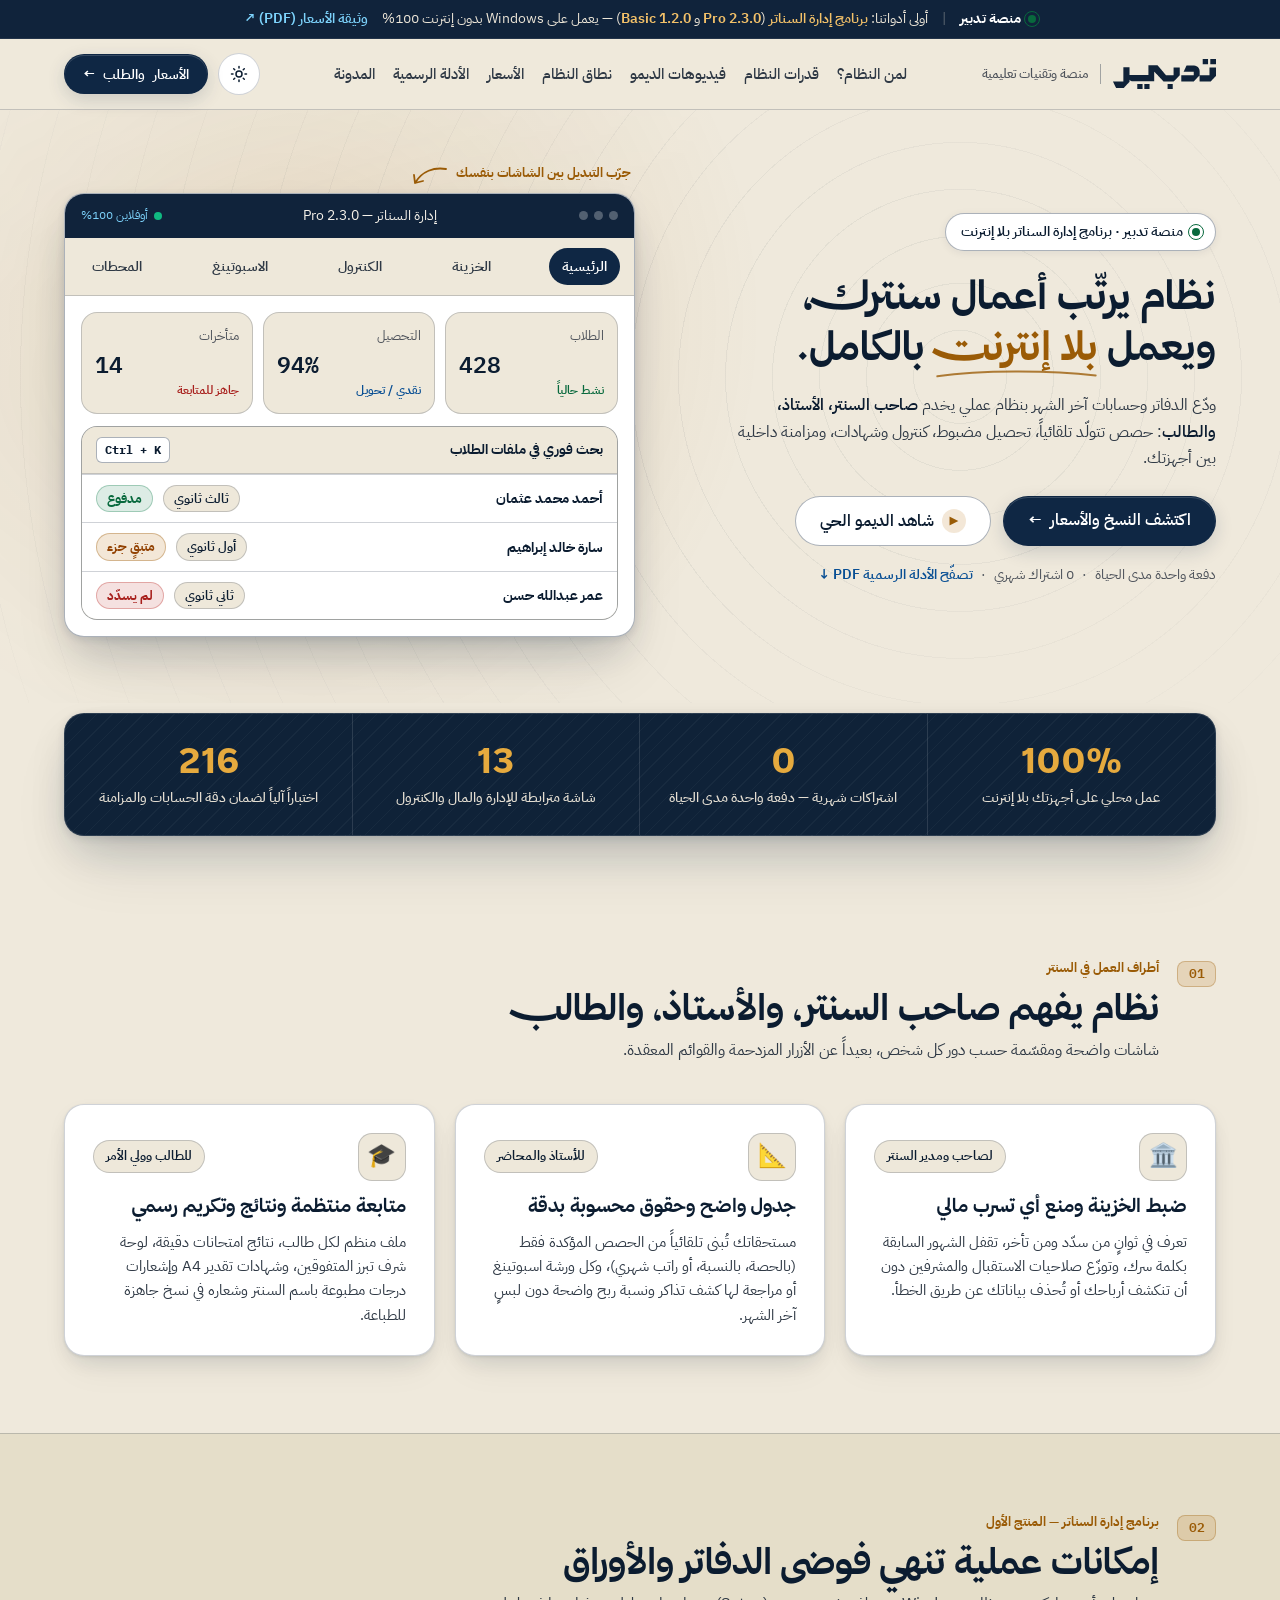
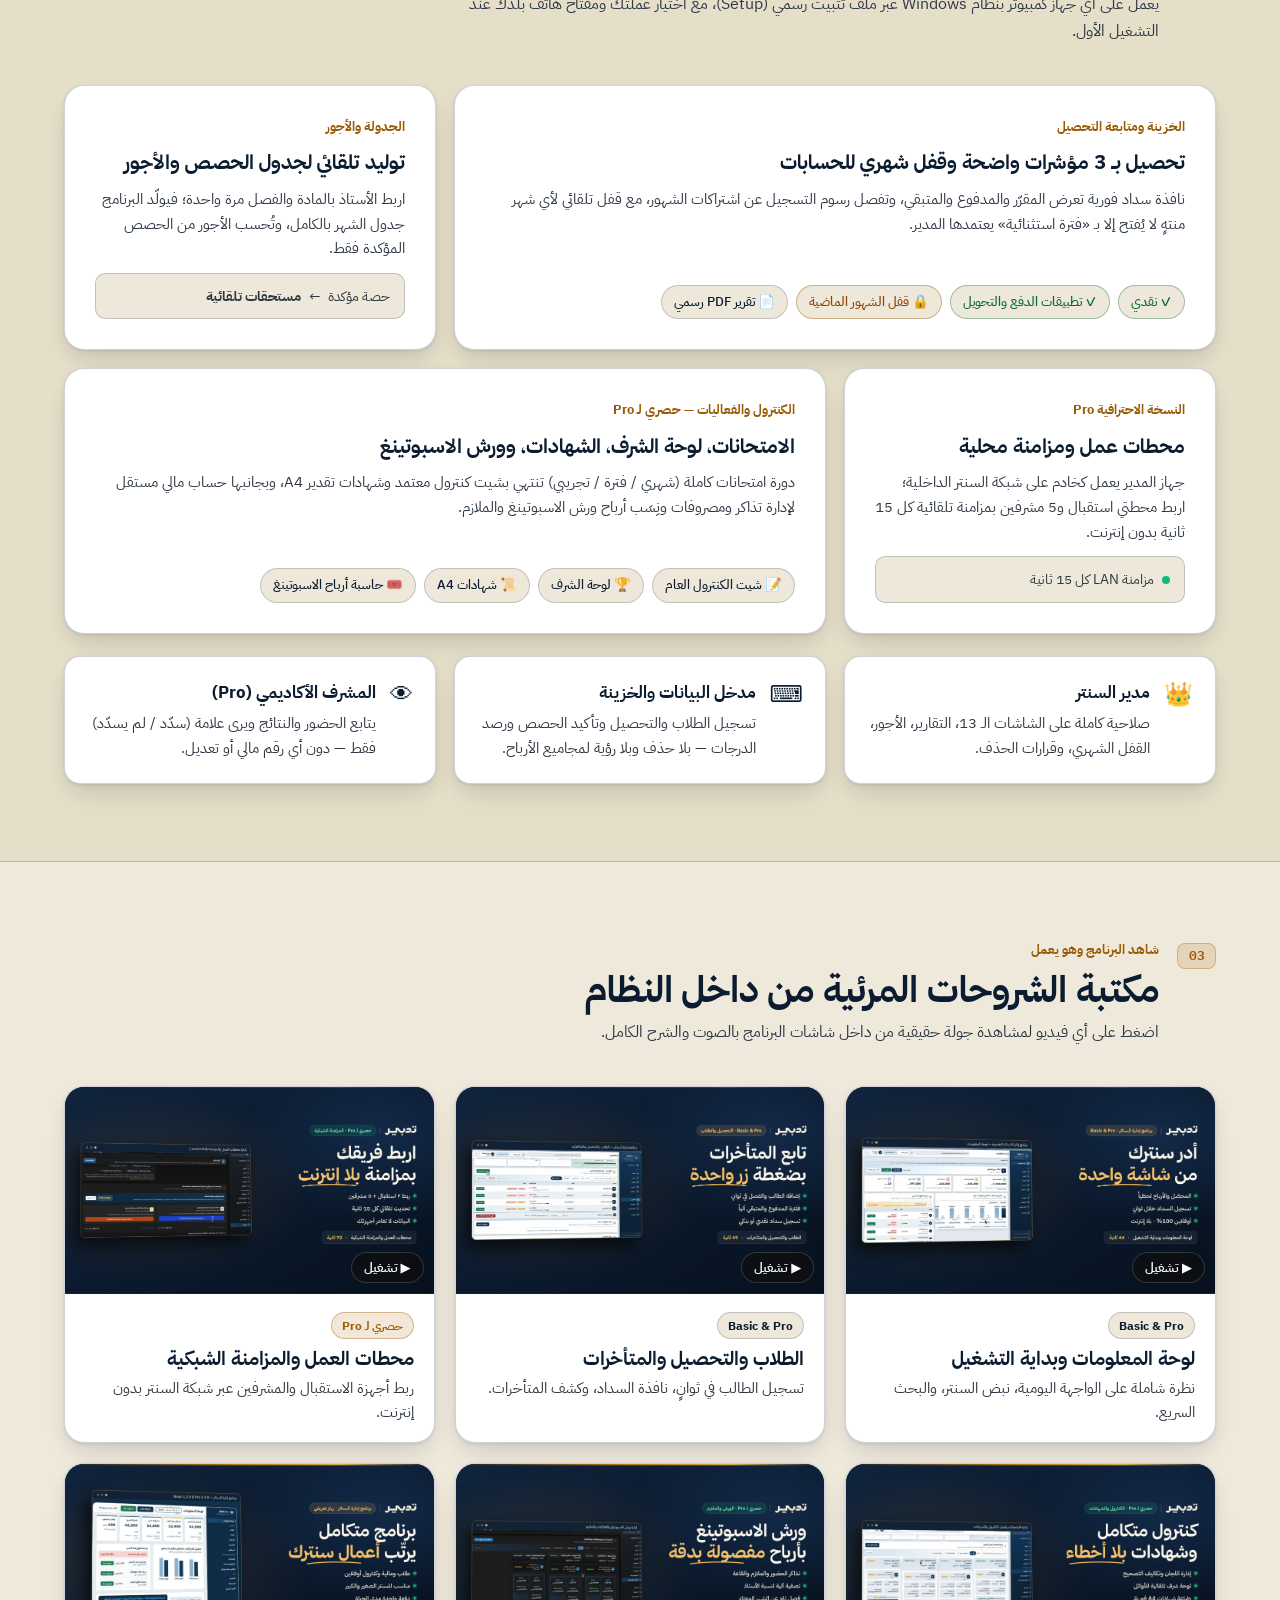
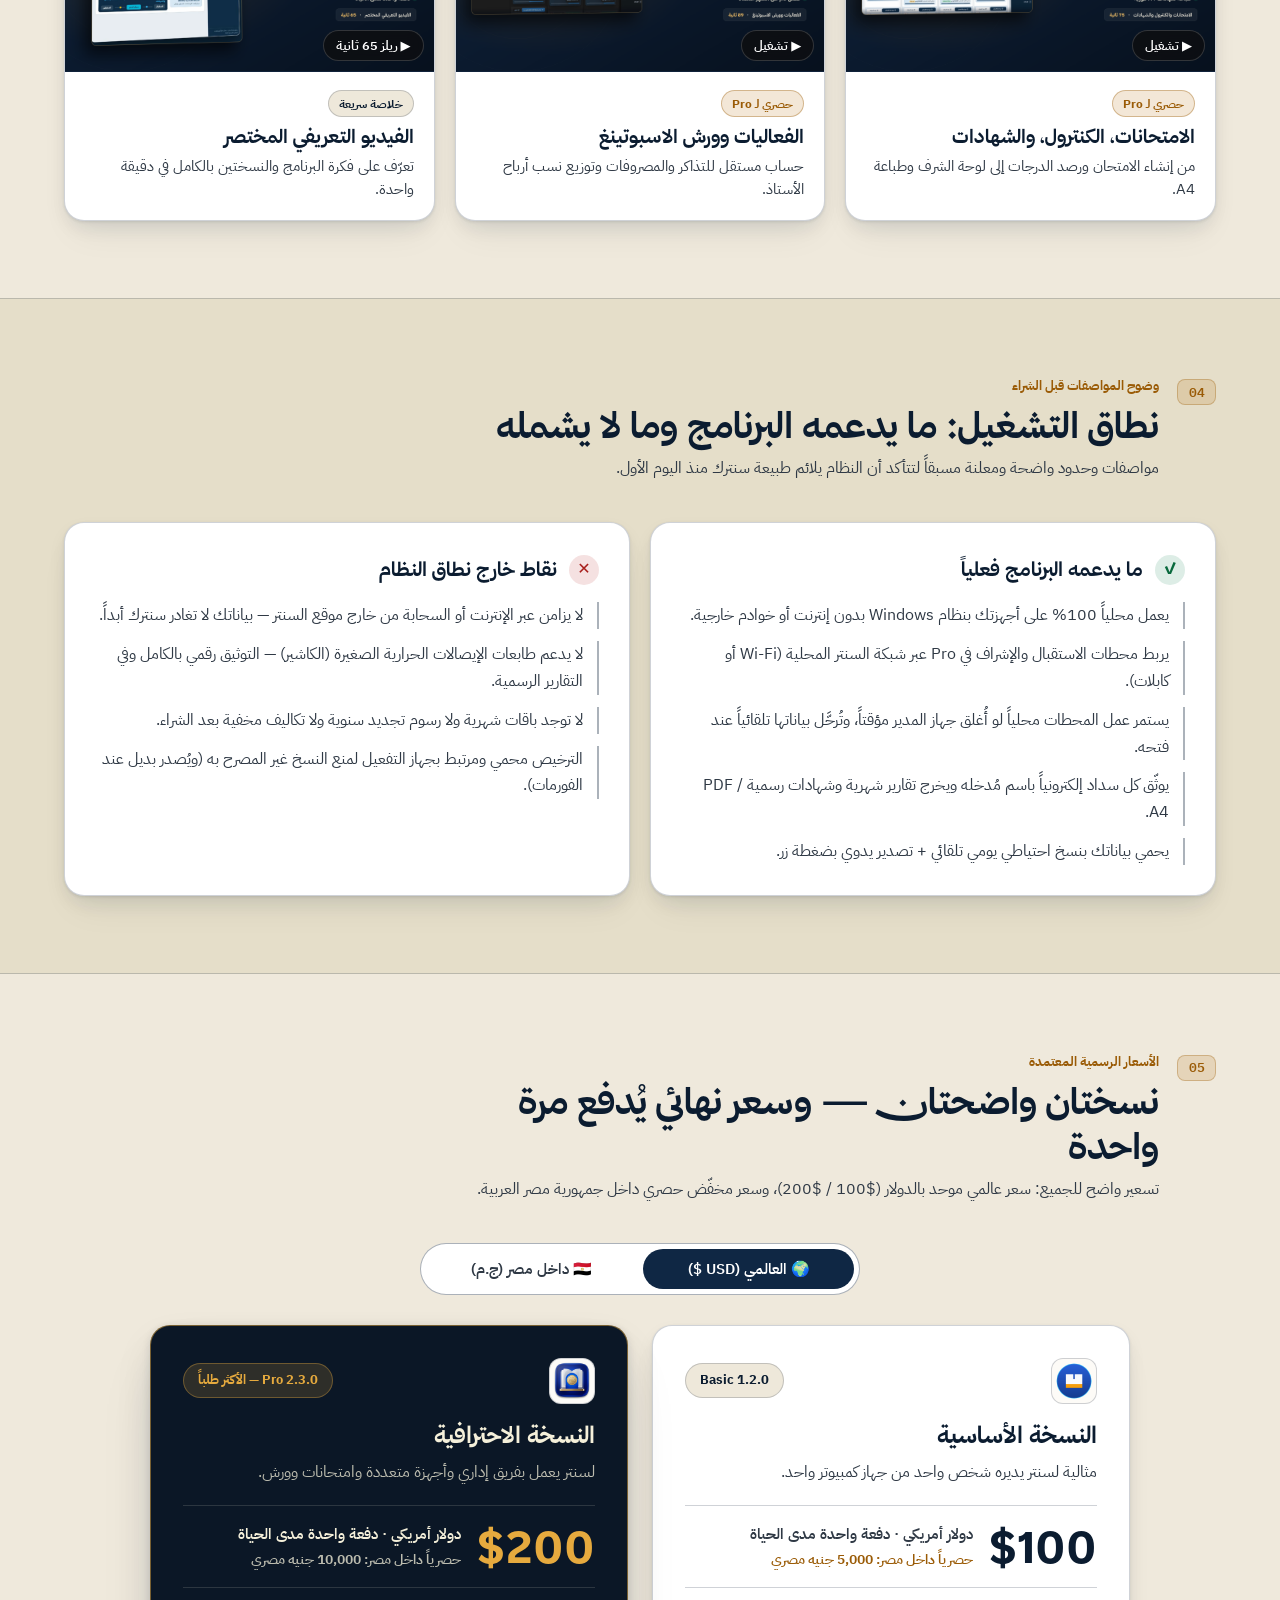
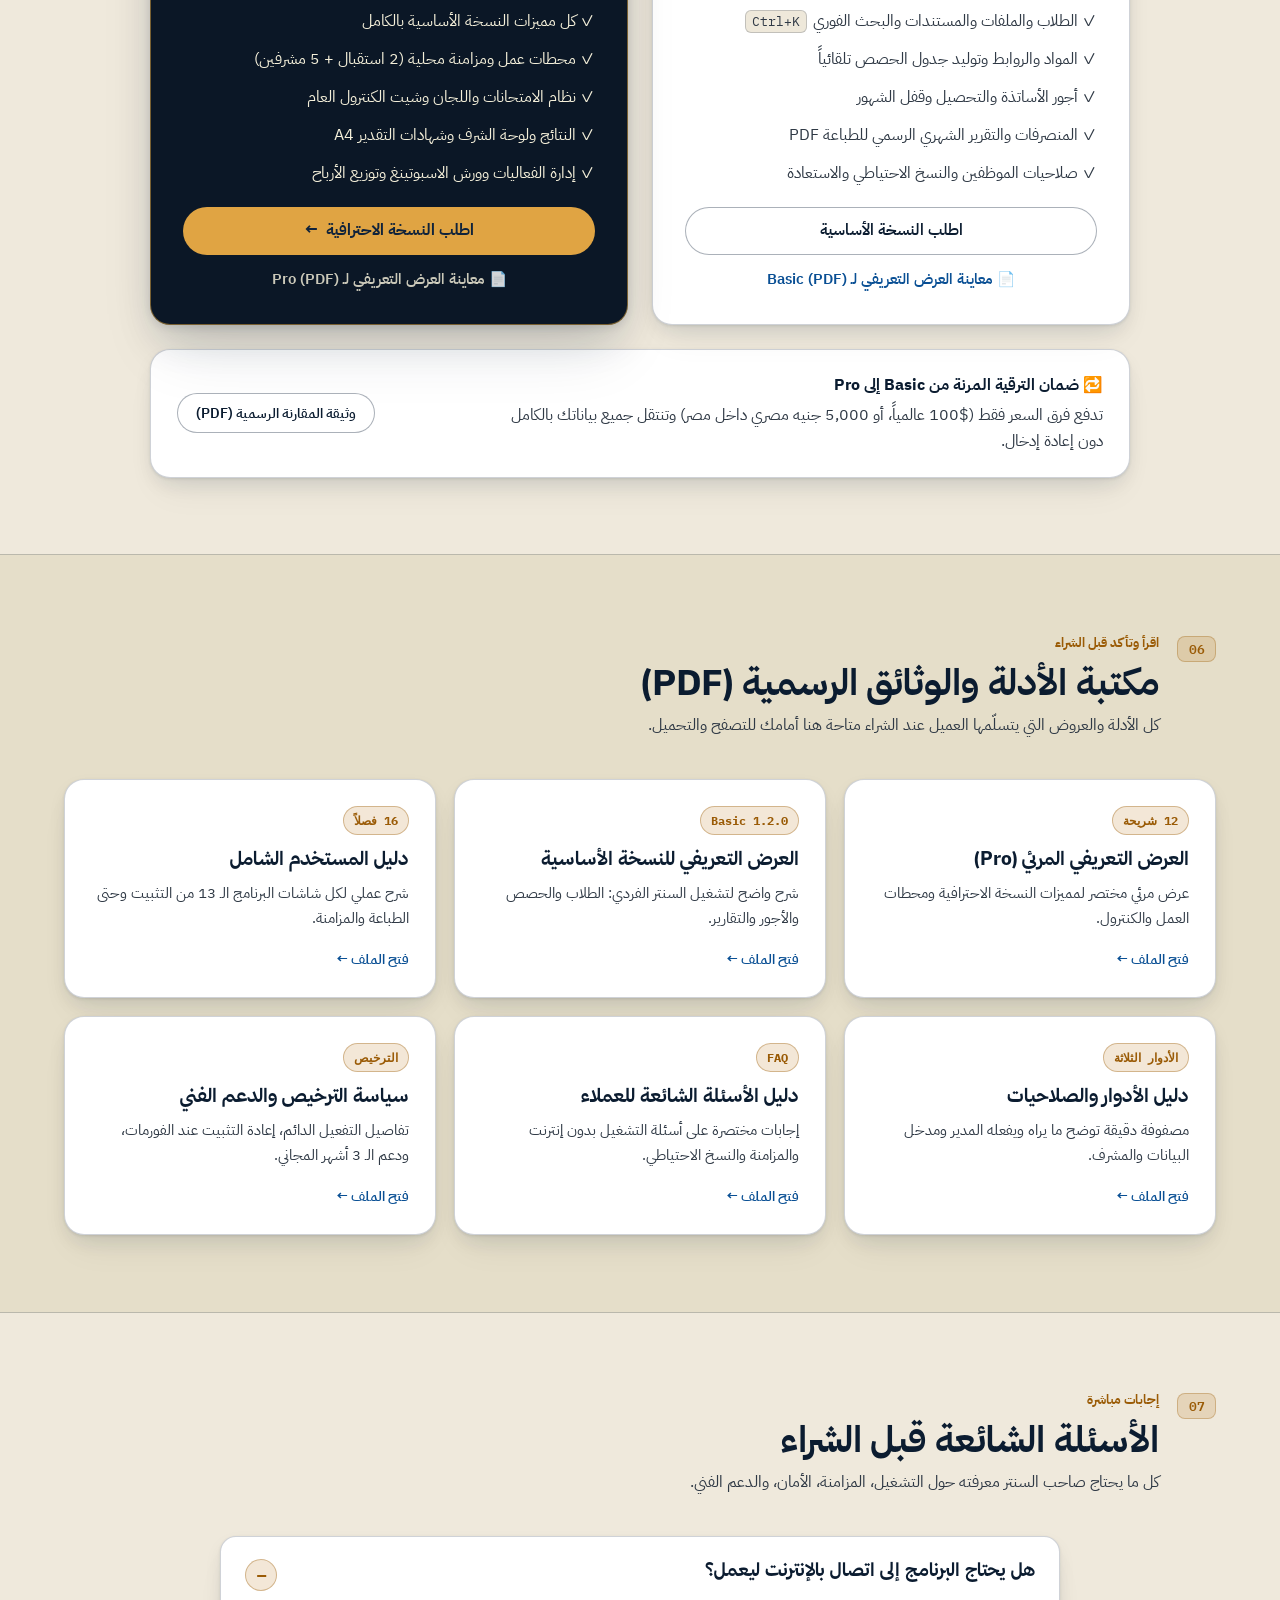
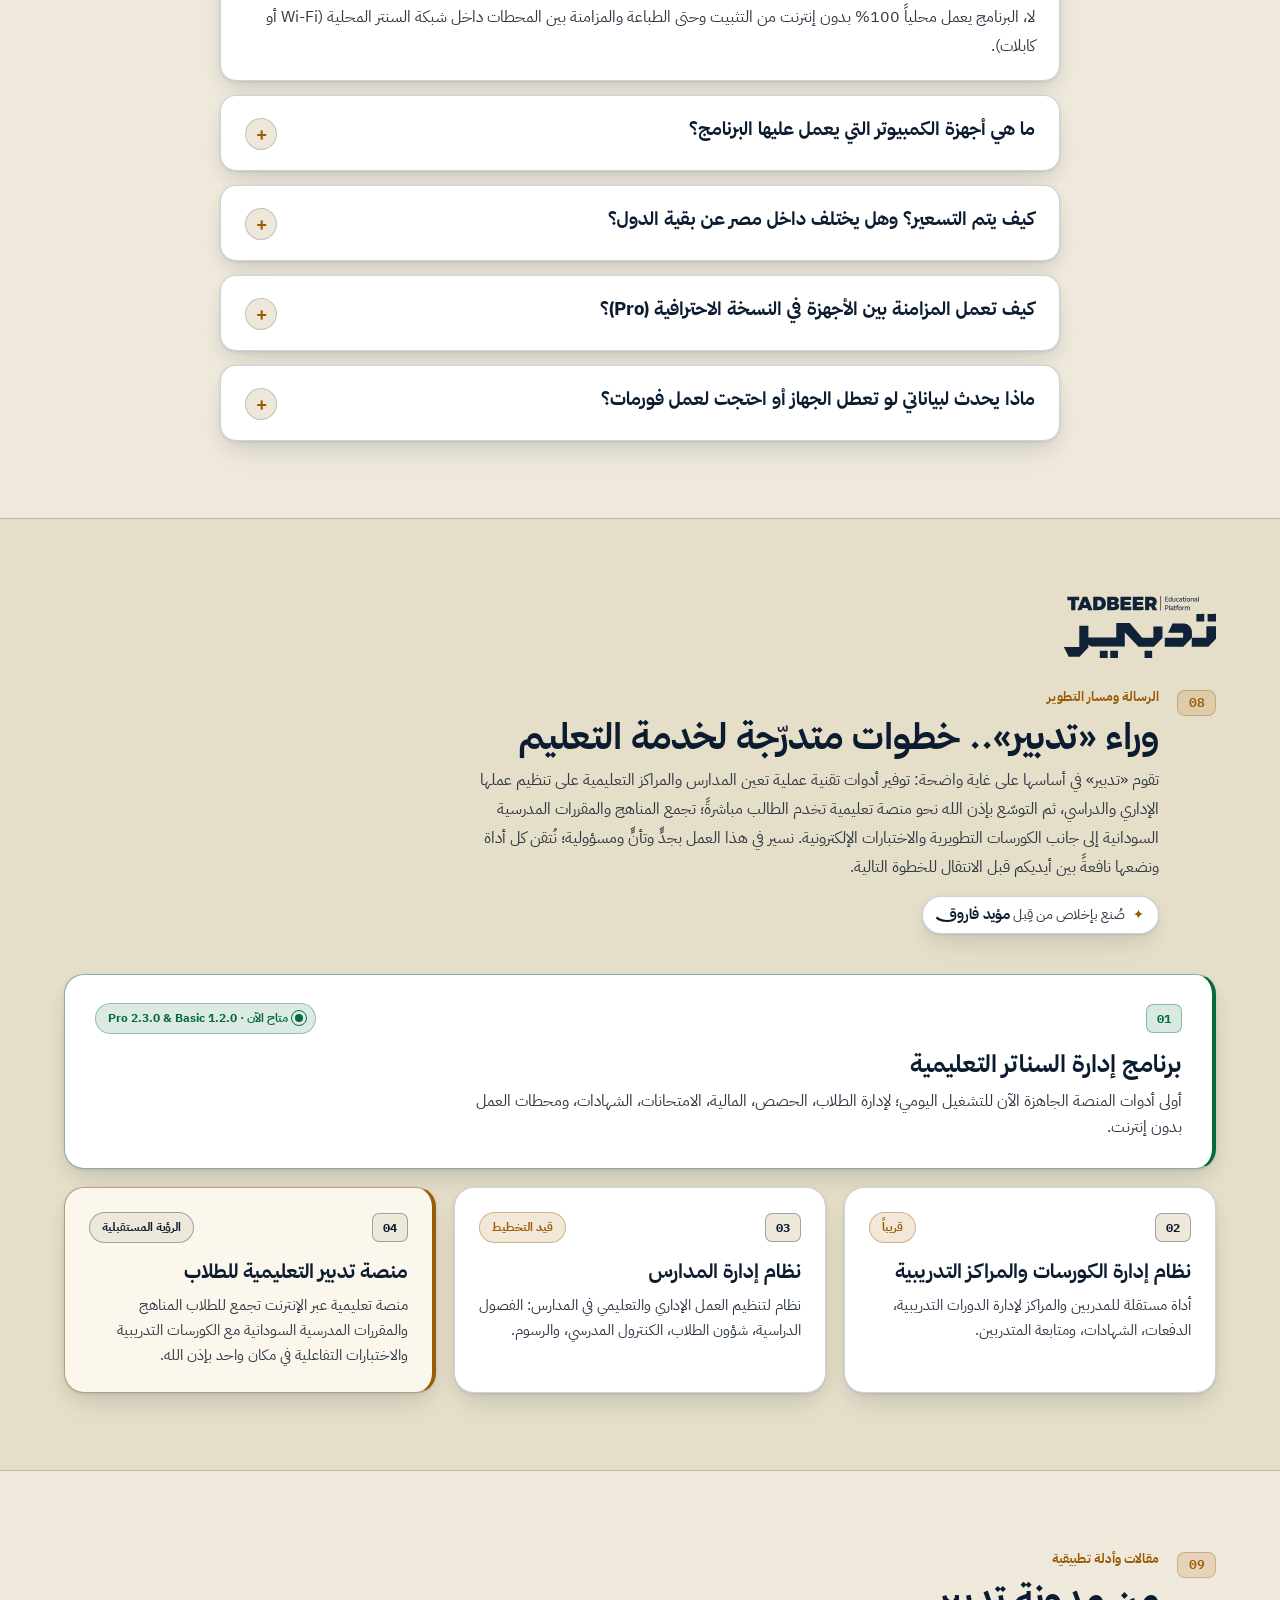
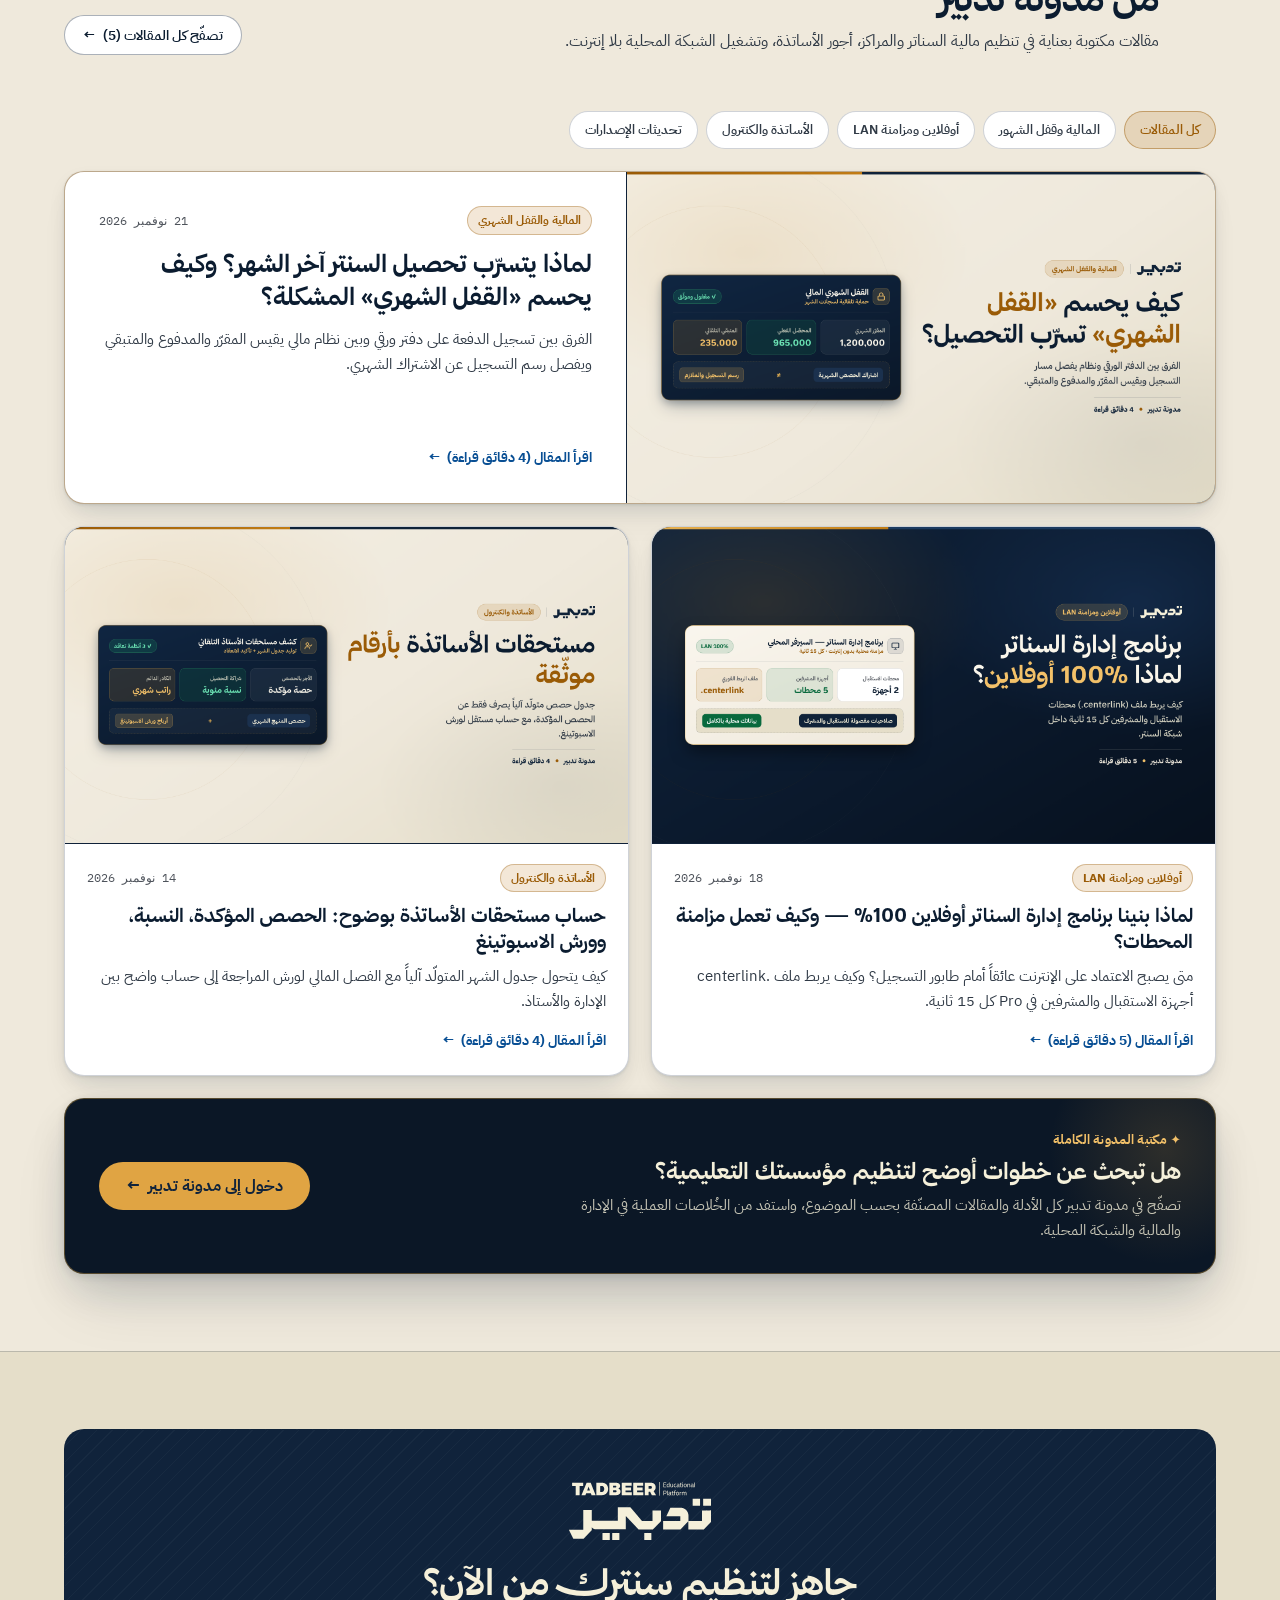
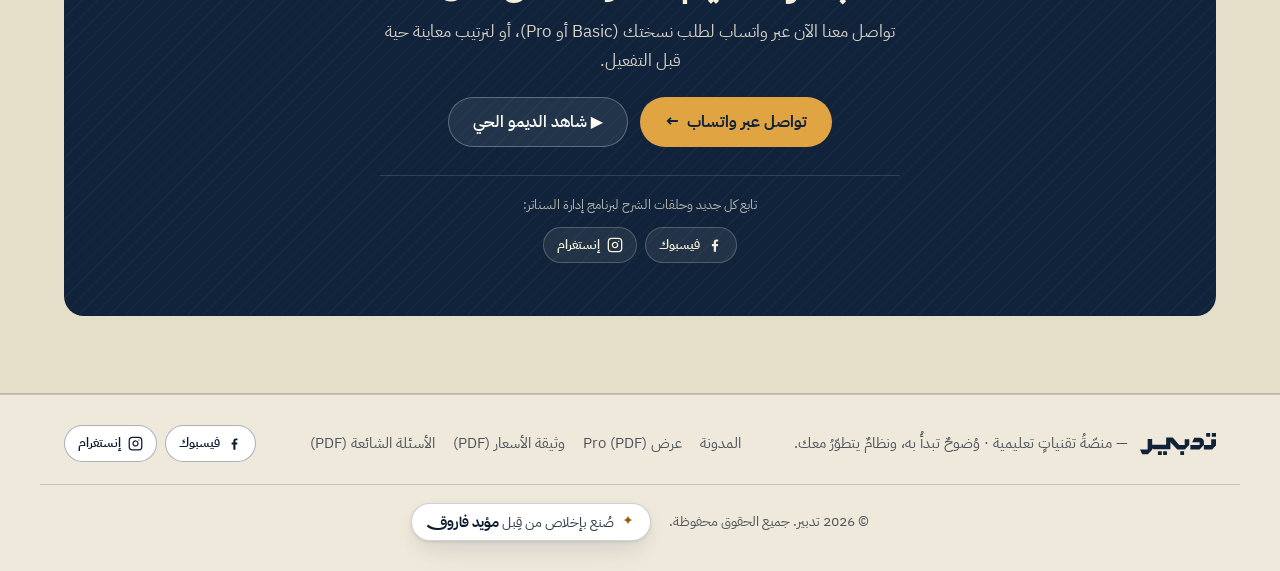
==== commit e20493a3: "Align FAQ accordion toggle buttons to top line inside crisp pills and refine inline code alignment" ====
--- a/index.html
+++ b/index.html
@@ -5,12 +5,35 @@
   <meta name="viewport" content="width=device-width, initial-scale=1.0" />
   <title>تدبير — تقنيات وأنظمة الإدارة التعليمية</title>
   <meta name="description" content="تدبير — وُضوحٌ. ثَباتٌ. تَدبير. منصّةُ تقنياتٍ تعليمية: وُضوحٌ تبدأُ به، ونظامٌ يتطوّرُ معك لتنظيم العمل الإداري والتعليمي. أولى أدواتها: برنامج إدارة السناتر التعليمية (Basic 1.2.0 و Pro 2.3.0) الذي يعمل على Windows بدون إنترنت 100%." />
+  <meta name="theme-color" content="#0F2238" />
+  <link rel="canonical" href="https://moayadfarooq9-ops.github.io/tadbeer-website/" />
+
+  <!-- Open Graph & Social Link Preview (WhatsApp, Facebook, X, Telegram) -->
+  <meta property="og:type" content="website" />
+  <meta property="og:site_name" content="منصة تدبير التعليمية" />
+  <meta property="og:locale" content="ar_AR" />
+  <meta property="og:title" content="منصة تدبير — تقنيات وأنظمة الإدارة التعليمية" />
+  <meta property="og:description" content="وُضوحٌ. ثَباتٌ. تَدبير. منصّةُ تقنياتٍ تعليمية: وُضوحٌ تبدأُ به، ونظامٌ يتطوّرُ معك. أولى أدواتها: برنامج إدارة السناتر التعليمية (Pro 2.3.0 & Basic 1.2.0) أوفلاين 100%." />
+  <meta property="og:image" content="https://moayadfarooq9-ops.github.io/tadbeer-website/assets/brand/og-tadbeer-cream.jpg" />
+  <meta property="og:image:secure_url" content="https://moayadfarooq9-ops.github.io/tadbeer-website/assets/brand/og-tadbeer-cream.jpg" />
+  <meta property="og:image:type" content="image/jpeg" />
+  <meta property="og:image:width" content="1200" />
+  <meta property="og:image:height" content="630" />
+  <meta property="og:image:alt" content="شعار منصة تدبير التعليمية الرسمي على خلفية كريمية — وُضوحٌ. ثَباتٌ. تَدبير." />
+  <meta name="twitter:card" content="summary_large_image" />
+  <meta name="twitter:title" content="منصة تدبير — تقنيات وأنظمة الإدارة التعليمية" />
+  <meta name="twitter:description" content="وُضوحٌ. ثَباتٌ. تَدبير. منصّةُ تقنياتٍ تعليمية تبدأ ببرنامج إدارة السناتر التعليمية (Pro 2.3.0 & Basic 1.2.0)." />
+  <meta name="twitter:image" content="https://moayadfarooq9-ops.github.io/tadbeer-website/assets/brand/og-tadbeer-cream.jpg" />
+
+  <link rel="sitemap" type="application/xml" title="Sitemap" href="sitemap.xml" />
   <link rel="icon" type="image/svg+xml" href="assets/brand/tadbeer-icon-navy.svg" />
+  <link rel="icon" type="image/png" sizes="512x512" href="assets/brand/tadbeer-touch-icon.png" />
+  <link rel="apple-touch-icon" sizes="512x512" href="assets/brand/tadbeer-touch-icon.png" />
   <link rel="preconnect" href="https://fonts.googleapis.com" />
   <link rel="preconnect" href="https://fonts.gstatic.com" crossorigin />
   <link href="https://fonts.googleapis.com/css2?family=IBM+Plex+Mono:wght@400;500;600&display=swap" rel="stylesheet" />
-  <link rel="stylesheet" href="styles.css?v=26" />
-  <link rel="stylesheet" href="blog.css?v=26" />
+  <link rel="stylesheet" href="styles.css?v=33" />
+  <link rel="stylesheet" href="blog.css?v=33" />
 </head>
 <body>
 
--- a/styles.css
+++ b/styles.css
@@ -6,28 +6,36 @@
 
 @font-face {
   font-family: "IBM Plex Sans Arabic";
-  src: url("assets/fonts/IBMPlexSansArabic-Regular.ttf") format("truetype");
+  src:
+    url("assets/fonts/IBMPlexSansArabic-Regular.woff2") format("woff2"),
+    url("assets/fonts/IBMPlexSansArabic-Regular.ttf") format("truetype");
   font-weight: 400;
   font-style: normal;
   font-display: swap;
 }
 @font-face {
   font-family: "IBM Plex Sans Arabic";
-  src: url("assets/fonts/IBMPlexSansArabic-Medium.ttf") format("truetype");
+  src:
+    url("assets/fonts/IBMPlexSansArabic-Medium.woff2") format("woff2"),
+    url("assets/fonts/IBMPlexSansArabic-Medium.ttf") format("truetype");
   font-weight: 500;
   font-style: normal;
   font-display: swap;
 }
 @font-face {
   font-family: "IBM Plex Sans Arabic";
-  src: url("assets/fonts/IBMPlexSansArabic-SemiBold.ttf") format("truetype");
+  src:
+    url("assets/fonts/IBMPlexSansArabic-SemiBold.woff2") format("woff2"),
+    url("assets/fonts/IBMPlexSansArabic-SemiBold.ttf") format("truetype");
   font-weight: 600;
   font-style: normal;
   font-display: swap;
 }
 @font-face {
   font-family: "IBM Plex Sans Arabic";
-  src: url("assets/fonts/IBMPlexSansArabic-Bold.ttf") format("truetype");
+  src:
+    url("assets/fonts/IBMPlexSansArabic-Bold.woff2") format("woff2"),
+    url("assets/fonts/IBMPlexSansArabic-Bold.ttf") format("truetype");
   font-weight: 700;
   font-style: normal;
   font-display: swap;
@@ -35,21 +43,27 @@
 
 @font-face {
   font-family: "Thmanyah Sans";
-  src: url("assets/fonts/thmanyahsans-Regular.otf") format("opentype");
+  src:
+    url("assets/fonts/thmanyahsans-Regular.woff2") format("woff2"),
+    url("assets/fonts/thmanyahsans-Regular.otf") format("opentype");
   font-weight: 400;
   font-style: normal;
   font-display: swap;
 }
 @font-face {
   font-family: "Thmanyah Sans";
-  src: url("assets/fonts/thmanyahsans-Medium.otf") format("opentype");
+  src:
+    url("assets/fonts/thmanyahsans-Medium.woff2") format("woff2"),
+    url("assets/fonts/thmanyahsans-Medium.otf") format("opentype");
   font-weight: 500;
   font-style: normal;
   font-display: swap;
 }
 @font-face {
   font-family: "Thmanyah Sans";
-  src: url("assets/fonts/thmanyahsans-Bold.otf") format("opentype");
+  src:
+    url("assets/fonts/thmanyahsans-Bold.woff2") format("woff2"),
+    url("assets/fonts/thmanyahsans-Bold.otf") format("opentype");
   font-weight: 700 900;
   font-style: normal;
   font-display: swap;
@@ -193,13 +207,16 @@
 
 code {
   font-family: var(--font-mono);
-  font-size: 0.86em;
+  font-size: 0.84em;
+  line-height: 1.35;
   background: var(--c-surface-2);
   border: 1px solid var(--c-border);
-  padding: 2px 7px;
+  padding: 1px 6px;
   border-radius: 6px;
   direction: ltr;
   display: inline-block;
+  vertical-align: baseline;
+  margin-inline: 2px;
 }
 
 .container {
@@ -1637,9 +1654,9 @@
   cursor: pointer;
   list-style: none;
   display: flex;
-  align-items: center;
+  align-items: flex-start;
   justify-content: space-between;
-  gap: 16px;
+  gap: 14px;
 }
 
 .faq-item summary::-webkit-details-marker {
@@ -1649,13 +1666,27 @@
 .faq-item summary::after {
   content: "+";
   font-family: var(--font-mono);
-  font-size: 1.35rem;
+  font-size: 1.2rem;
+  font-weight: 600;
+  line-height: 1;
+  width: 32px;
+  height: 32px;
+  border-radius: 50%;
+  background: var(--c-surface-2);
+  border: 1px solid var(--c-border);
   color: var(--c-gold);
+  display: inline-flex;
+  align-items: center;
+  justify-content: center;
   flex-shrink: 0;
+  margin-block-start: 2px;
+  transition: background var(--t), border-color var(--t), color var(--t);
 }
 
 .faq-item[open] summary::after {
   content: "−";
+  background: var(--c-gold-soft);
+  border-color: color-mix(in srgb, var(--c-gold) 36%, transparent);
 }
 
 .faq-item p {
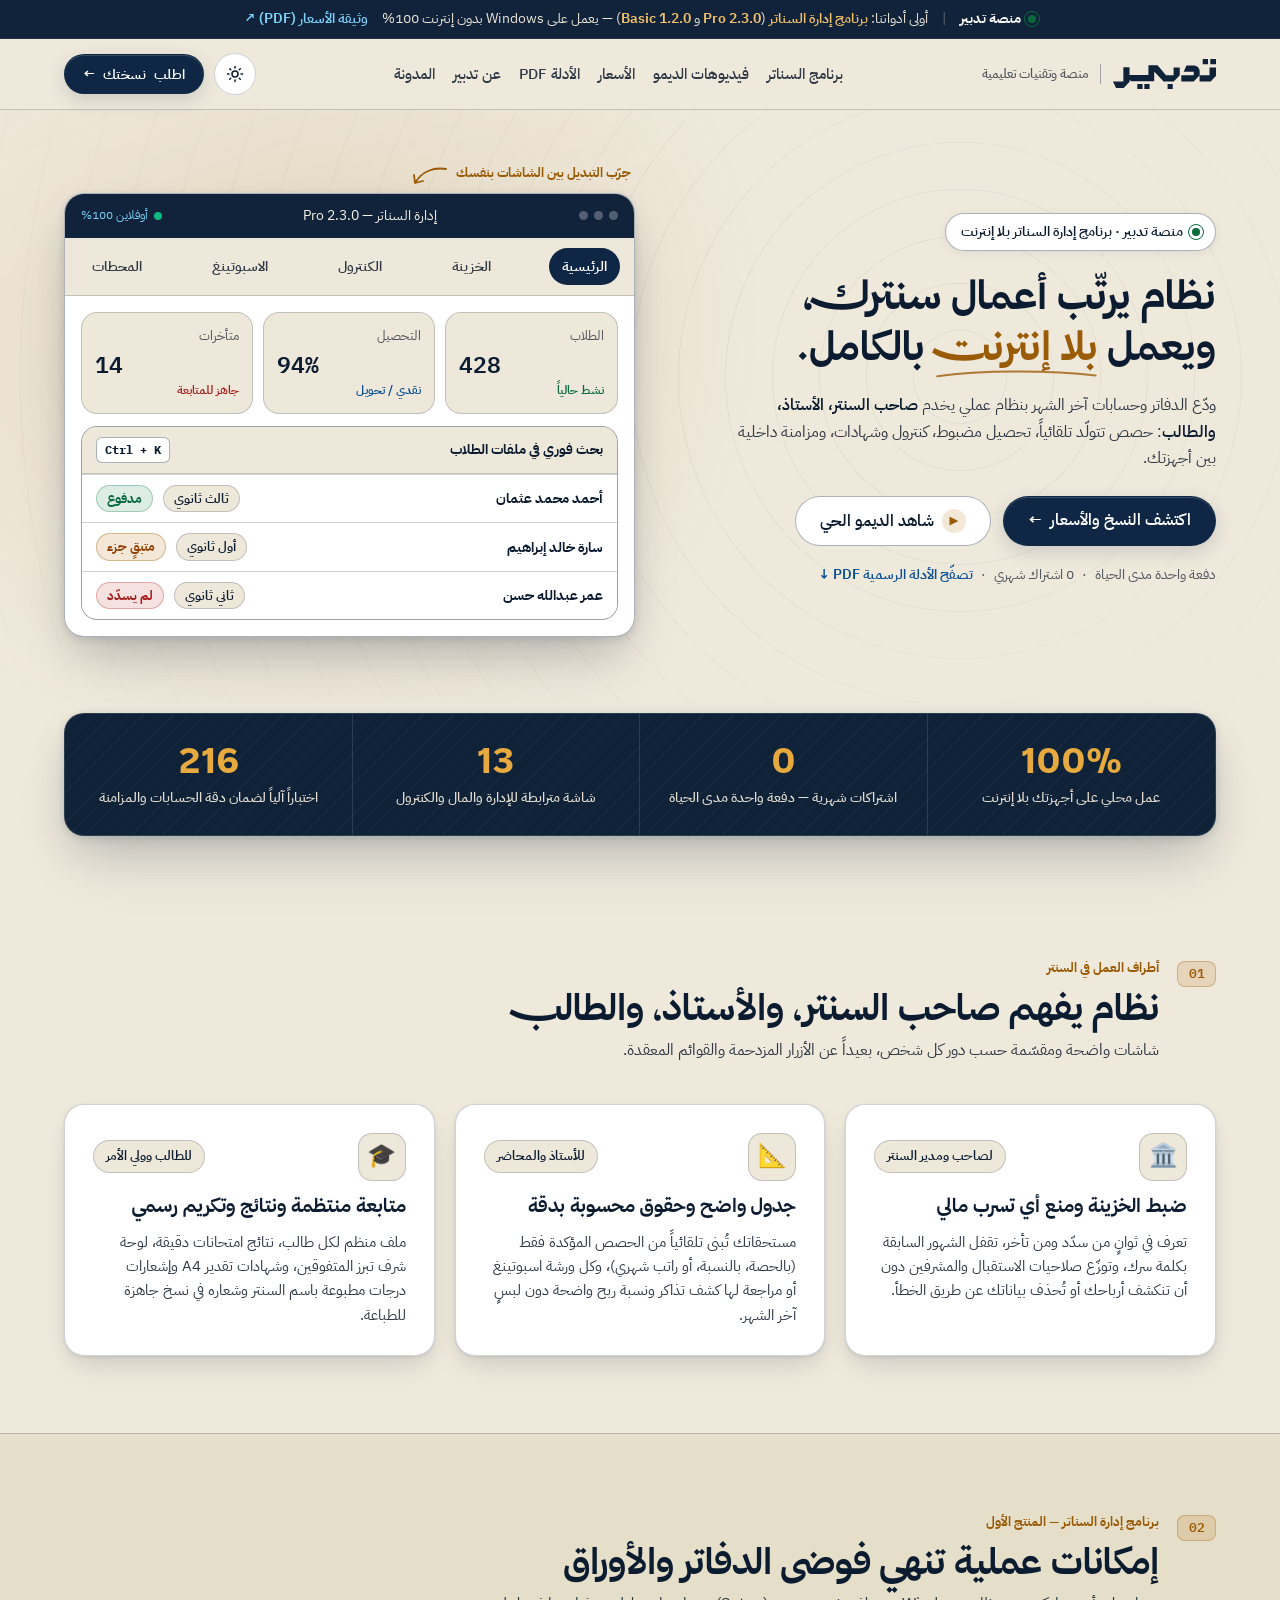
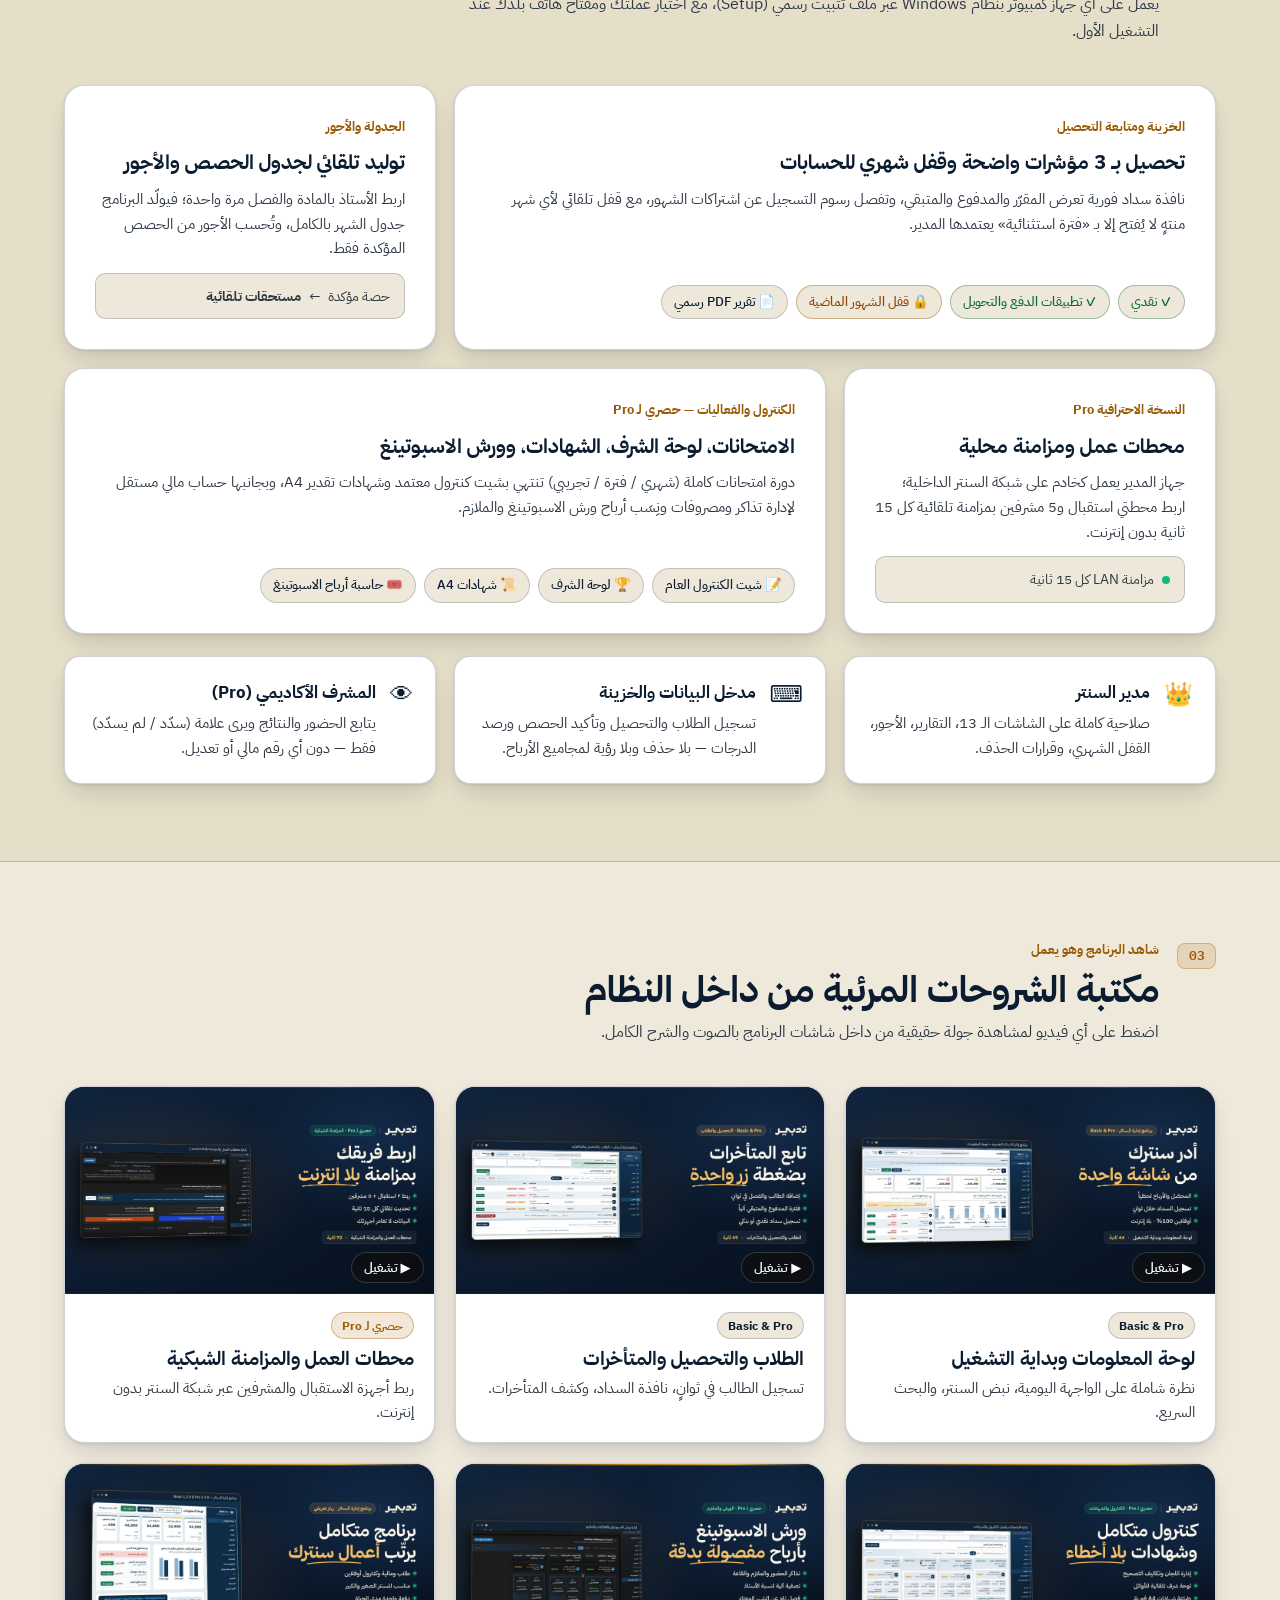
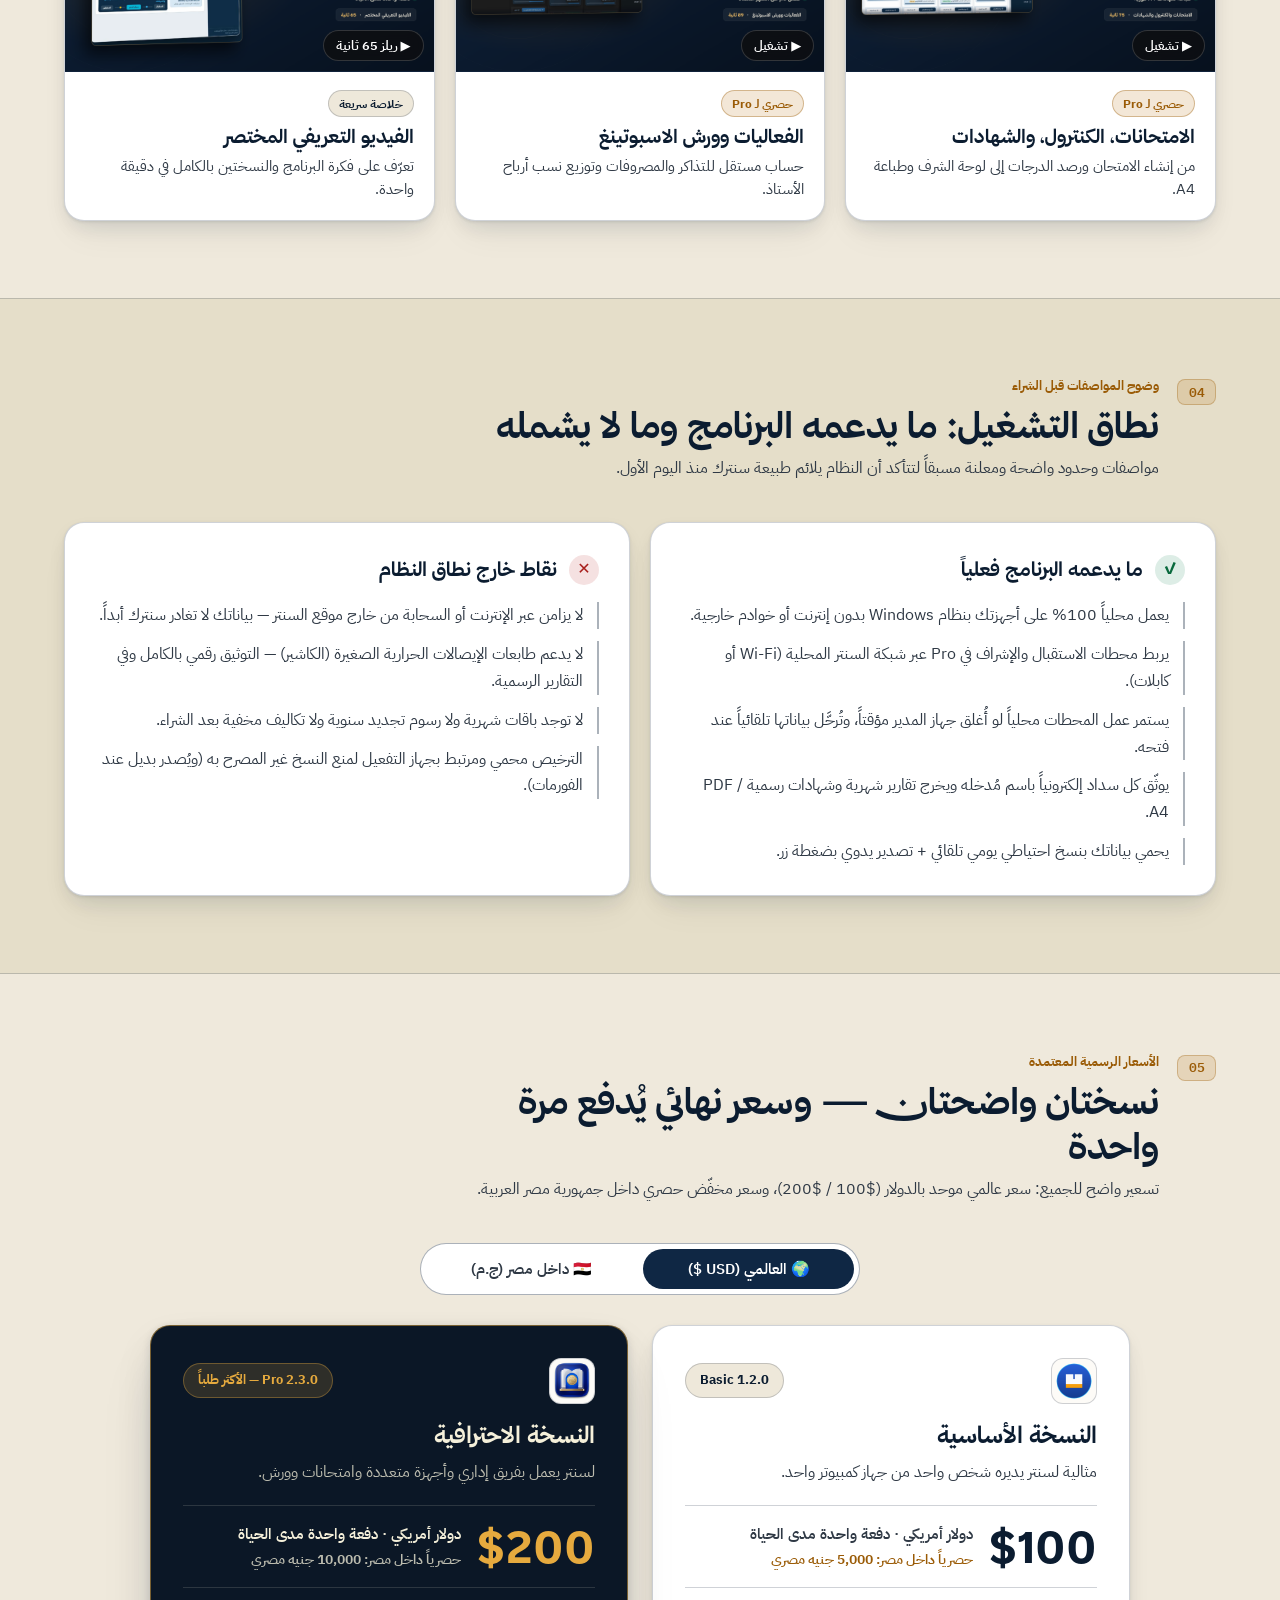
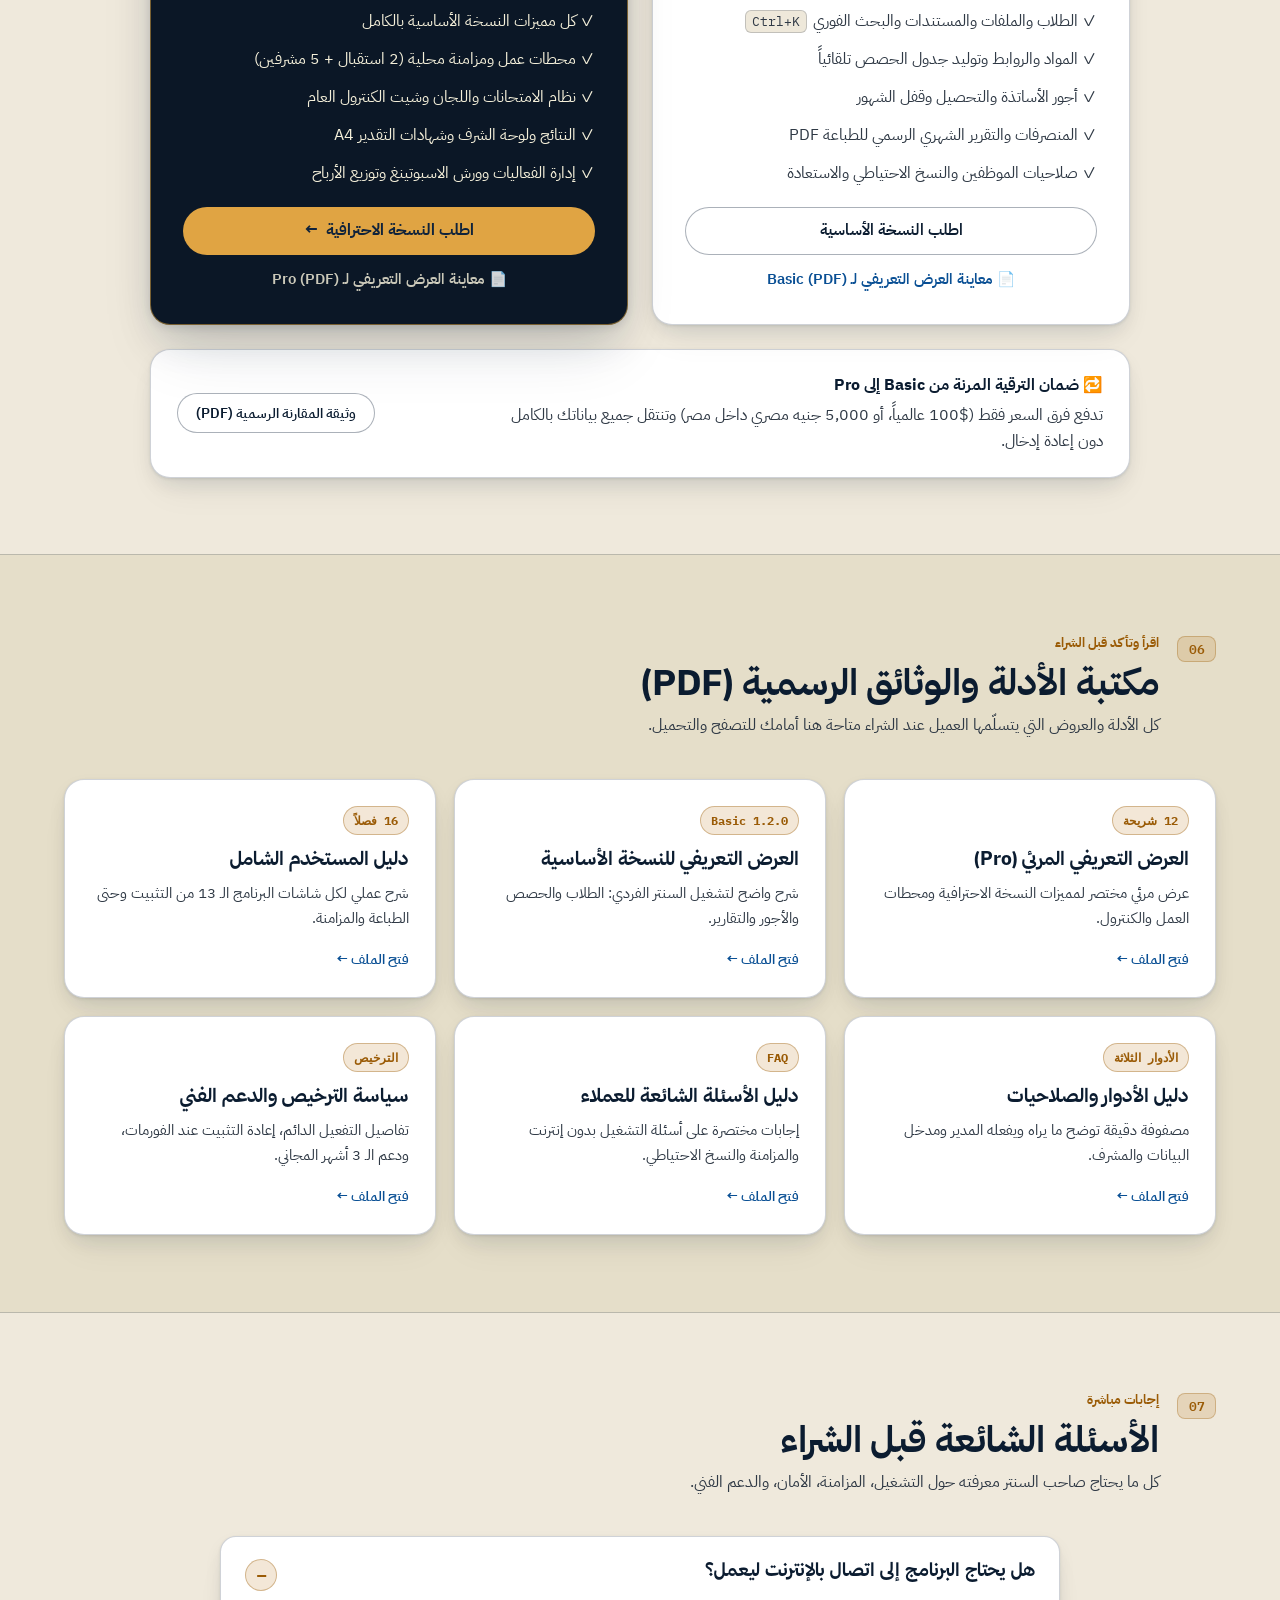
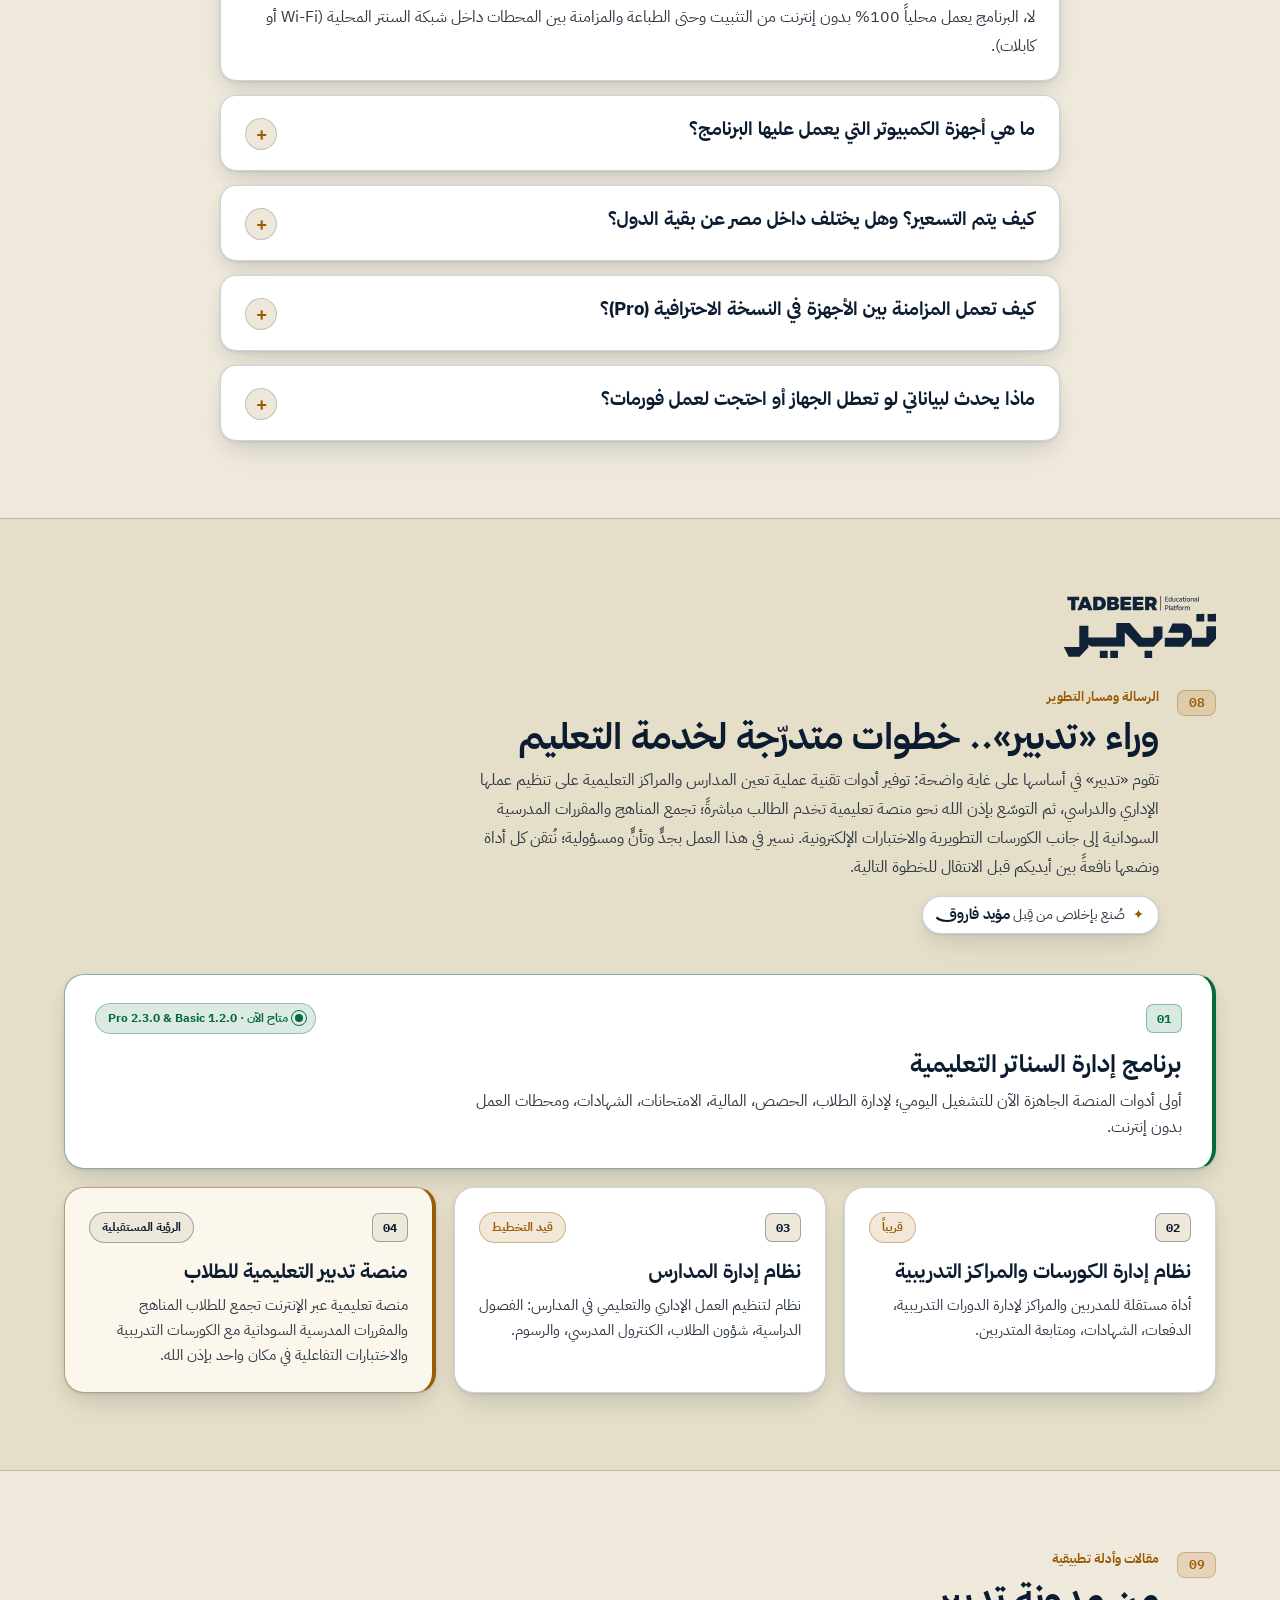
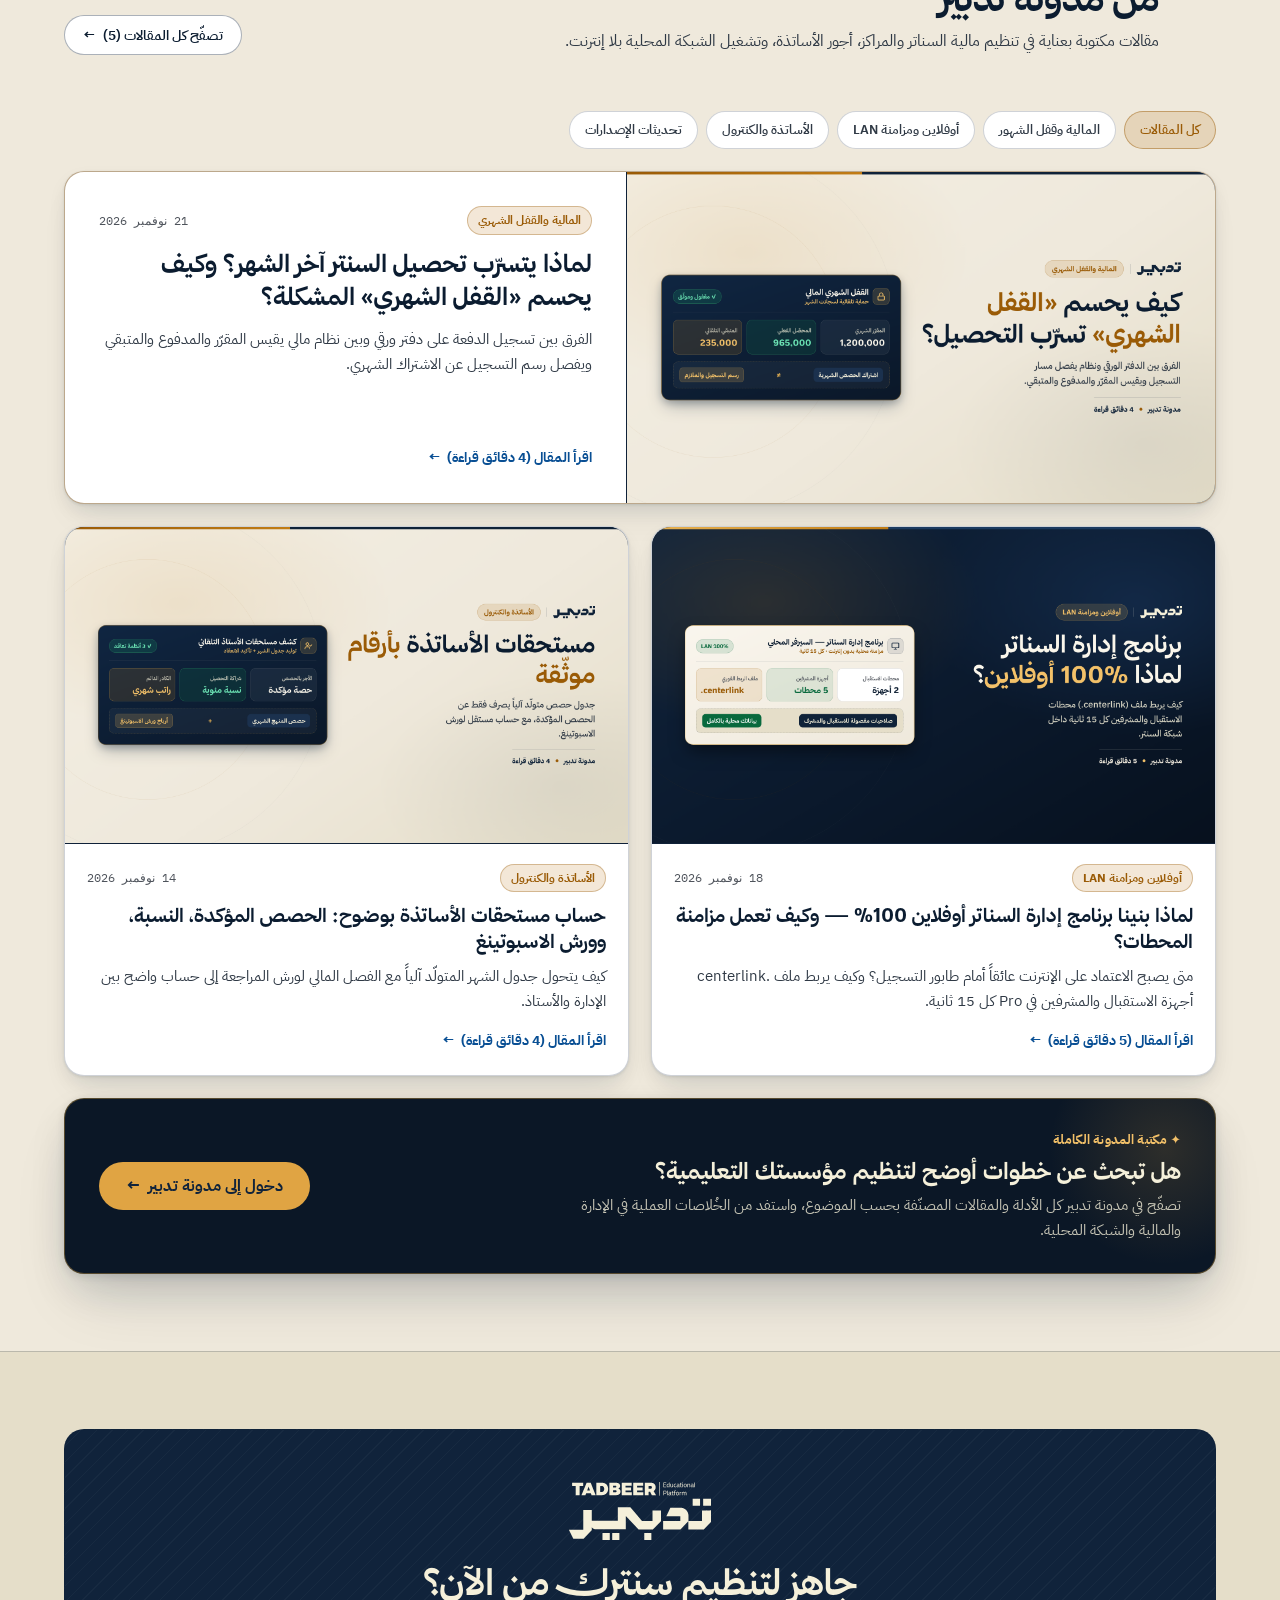
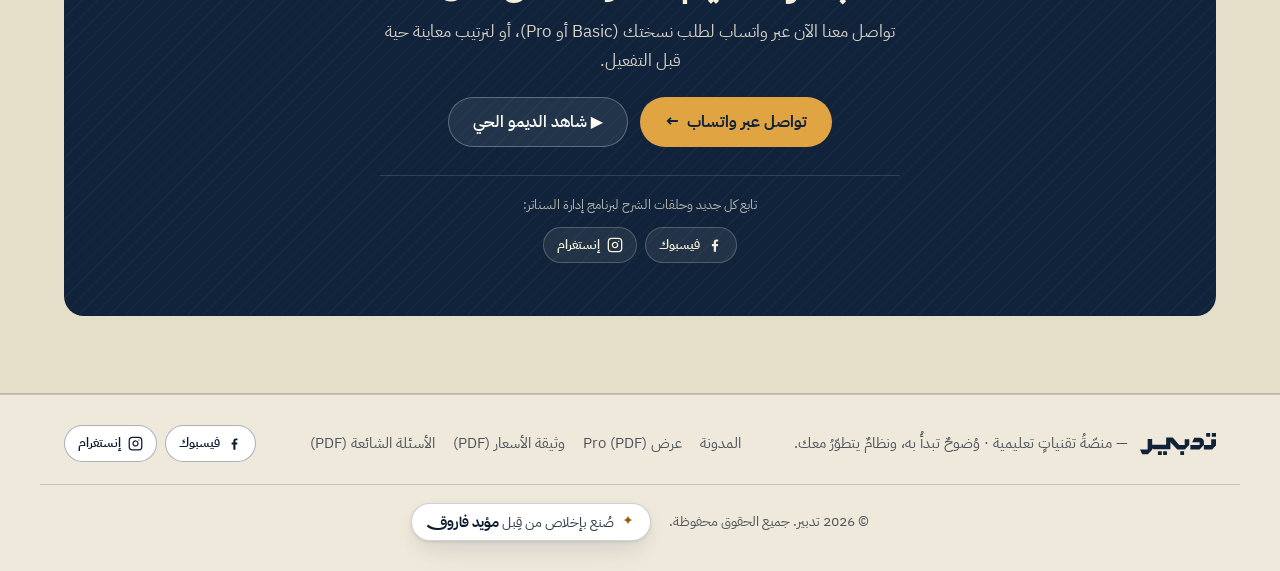
==== commit 9dd50771: "Simplify navbar links, highlight center management product, add About Tadbeer, and deduplicate CTA" ====
--- a/index.html
+++ b/index.html
@@ -64,12 +64,11 @@
       </a>
 
       <nav class="nav-links" aria-label="التنقل الرئيسي">
-        <a href="#audience">لمن النظام؟</a>
-        <a href="#features">قدرات النظام</a>
+        <a href="#features">برنامج السناتر</a>
         <a href="#videos">فيديوهات الديمو</a>
-        <a href="#honesty">نطاق النظام</a>
         <a href="#pricing">الأسعار</a>
-        <a href="#docs">الأدلة الرسمية</a>
+        <a href="#docs">الأدلة PDF</a>
+        <a href="#about">عن تدبير</a>
         <a href="blog.html">المدونة</a>
       </nav>
 
@@ -78,9 +77,9 @@
           <svg class="theme-icon-light" width="18" height="18" viewBox="0 0 24 24" fill="none" stroke="currentColor" stroke-width="2" stroke-linecap="round" stroke-linejoin="round" aria-hidden="true"><circle cx="12" cy="12" r="4"/><path d="M12 2v2m0 16v2M4.93 4.93l1.41 1.41m11.32 11.32 1.41 1.41M2 12h2m16 0h2M6.34 17.66l-1.41 1.41M19.07 4.93l-1.41 1.41"/></svg>
           <svg class="theme-icon-dark" width="18" height="18" viewBox="0 0 24 24" fill="none" stroke="currentColor" stroke-width="2" stroke-linecap="round" stroke-linejoin="round" aria-hidden="true"><path d="M12 3a6 6 0 0 0 9 9 9 9 0 1 1-9-9Z"/></svg>
         </button>
-        <a href="#pricing" class="btn btn-primary btn-sm nav-cta">
-          <span>الأسعار</span>
-          <span class="hide-xs">والطلب</span>
+        <a href="#contact" class="btn btn-primary btn-sm nav-cta">
+          <span>اطلب</span>
+          <span class="hide-xs">نسختك</span>
           <span class="arrow-rtl" aria-hidden="true">←</span>
         </a>
         <button id="mobile-menu-btn" class="icon-btn mobile-menu-trigger" type="button" aria-label="فتح القائمة" aria-expanded="false">
@@ -92,14 +91,12 @@
     <!-- Mobile Drawer -->
     <div id="mobile-drawer" class="mobile-drawer" hidden>
       <div class="container mobile-drawer-inner">
-        <a href="#audience" class="mobile-link">لمن النظام؟</a>
-        <a href="#features" class="mobile-link">قدرات النظام</a>
+        <a href="#features" class="mobile-link">برنامج إدارة السناتر (المميزات)</a>
         <a href="#videos" class="mobile-link">فيديوهات الديمو الحي</a>
-        <a href="#honesty" class="mobile-link">نطاق النظام وحدوده</a>
         <a href="#pricing" class="mobile-link">النسخ والأسعار ($100 / $200)</a>
         <a href="#docs" class="mobile-link">مكتبة الأدلة والوثائق (PDF)</a>
         <a href="#faq" class="mobile-link">الأسئلة الشائعة</a>
-        <a href="#about" class="mobile-link">وراء تدبير والخارطة</a>
+        <a href="#about" class="mobile-link">عن تدبير</a>
         <a href="blog.html" class="mobile-link">مدونة تدبير (مقالات وأدلة)</a>
         <a href="#contact" class="btn btn-primary btn-full mobile-link">اطلب نسختك الآن ←</a>
       </div>
